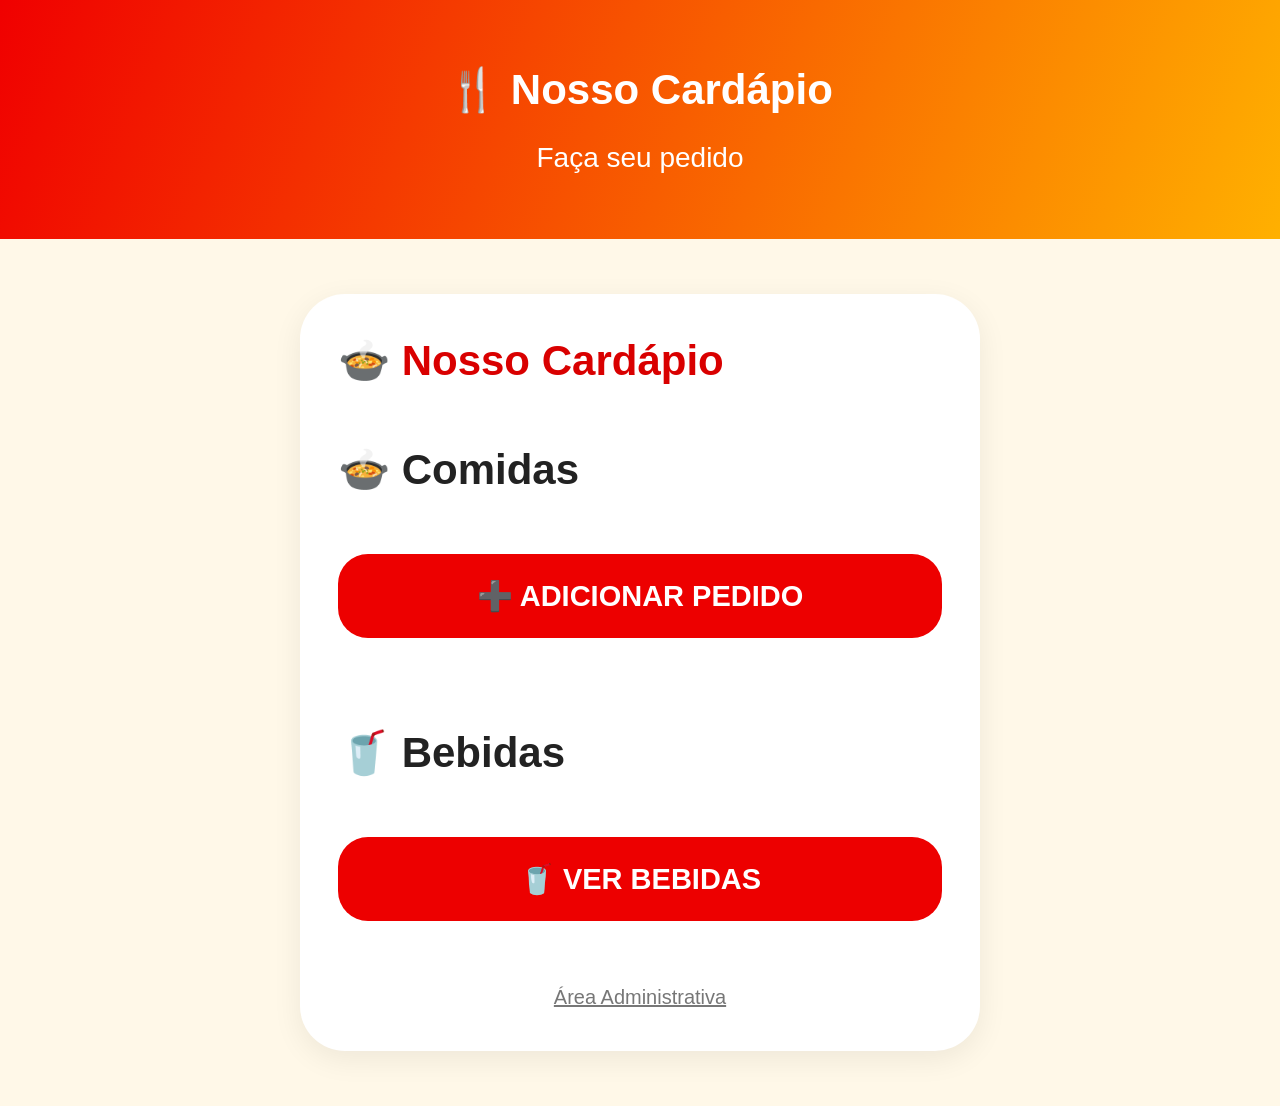
==== index.html @ ec1028f9 "Update index.html" ====
<!DOCTYPE html>
<html lang="pt-BR">
<head>
<meta charset="UTF-8">
<meta name="viewport" content="width=device-width, initial-scale=1.0">
<title>Nosso Cardápio</title>

<style>
*{
    box-sizing:border-box;
    margin:0;
    padding:0;
    font-family:Arial,sans-serif;
}

body{
    background:#fff8e8;
    color:#222;
}

header{
    background:linear-gradient(110deg,#f00000,#ffb000);
    color:white;
    text-align:center;
    padding:65px 15px 65px;
}

header h1{
    font-size:42px;
    font-weight:800;
}

header p{
    font-size:28px;
    margin-top:28px;
}

.container{
    width:92%;
    max-width:680px;
    margin:55px auto;
}

.card{
    background:white;
    border-radius:45px;
    padding:42px 38px;
    box-shadow:0 8px 30px rgba(0,0,0,.07);
}

.titulo{
    color:#d90000;
    font-size:42px;
    font-weight:800;
    margin-bottom:60px;
}

.categoria{
    font-size:42px;
    font-weight:800;
    margin:35px 0;
}

.botao{
    width:100%;
    border:0;
    border-radius:30px;
    padding:25px 15px;
    background:#ed0000;
    color:white;
    font-size:29px;
    font-weight:800;
    cursor:pointer;
    margin:25px 0 55px;
}

.botao:active{
    transform:scale(.98);
}

.botao-secundario{
    width:100%;
    border:0;
    border-radius:25px;
    padding:20px;
    background:#f1f1f1;
    color:#222;
    font-size:23px;
    font-weight:700;
    cursor:pointer;
    margin-top:15px;
}

.admin-link{
    display:block;
    text-align:center;
    color:#777;
    text-decoration:underline;
    font-size:20px;
    cursor:pointer;
    margin-top:10px;
}

.tela{
    display:none;
}

.tela.ativa{
    display:block;
}

.item{
    background:#fff;
    border:2px solid #eee;
    border-radius:22px;
    padding:20px;
    margin:15px 0;
}

.item h3{
    font-size:25px;
    margin-bottom:8px;
}

.item p{
    font-size:20px;
    color:#555;
}

.item button{
    margin-top:15px;
    width:100%;
    padding:15px;
    border:0;
    border-radius:15px;
    background:#e90000;
    color:#fff;
    font-size:19px;
    font-weight:bold;
    cursor:pointer;
}

input,select,textarea{
    width:100%;
    padding:16px;
    margin:8px 0 15px;
    border:2px solid #ddd;
    border-radius:14px;
    font-size:18px;
}

label{
    font-size:18px;
    font-weight:bold;
}

.voltar{
    background:#333;
    color:white;
    border:0;
    padding:15px 22px;
    border-radius:15px;
    font-size:18px;
    font-weight:bold;
    cursor:pointer;
    margin-bottom:20px;
}

.resumo{
    background:#fff5d6;
    border-radius:20px;
    padding:20px;
    margin:20px 0;
}

.resumo h3{
    margin-bottom:12px;
    font-size:24px;
}

.pix{
    background:#eaffea;
    border:2px solid #32a852;
    border-radius:20px;
    padding:20px;
    margin:20px 0;
}

.pix button{
    background:#32a852;
    color:#fff;
    border:0;
    padding:14px;
    border-radius:12px;
    font-size:17px;
    font-weight:bold;
    cursor:pointer;
    margin-top:10px;
}

.admin-box{
    background:#fff;
    padding:22px;
    border-radius:25px;
    margin-bottom:20px;
    box-shadow:0 4px 15px rgba(0,0,0,.06);
}

.admin-box h2{
    margin-bottom:20px;
    color:#d90000;
}

.admin-item{
    border:1px solid #ddd;
    padding:15px;
    border-radius:15px;
    margin:10px 0;
}

.admin-item button{
    padding:10px 15px;
    border:0;
    border-radius:10px;
    cursor:pointer;
    font-weight:bold;
    margin-right:5px;
}

.editar{
    background:#ffc400;
}

.excluir{
    background:#e00000;
    color:white;
}

.adicionar{
    background:#16a34a;
    color:white;
    width:100%;
    padding:15px;
    border:0;
    border-radius:12px;
    font-size:18px;
    font-weight:bold;
    cursor:pointer;
}

.whatsapp{
    background:#25d366;
    color:white;
    width:100%;
    padding:20px;
    border:0;
    border-radius:18px;
    font-size:21px;
    font-weight:bold;
    cursor:pointer;
}

.oculto{
    display:none;
}

@media(max-width:500px){
    header h1{
        font-size:38px;
    }

    header p{
        font-size:26px;
    }

    .card{
        padding:35px 30px;
    }

    .titulo{
        font-size:38px;
    }

    .categoria{
        font-size:38px;
    }

    .botao{
        font-size:25px;
    }
}
</style>
</head>

<body>

<header>
    <h1>🍴 Nosso Cardápio</h1>
    <p>Faça seu pedido</p>
</header>

<!-- ================= HOME ================= -->

<div id="home" class="tela ativa">
    <div class="container">
        <div class="card">

            <div class="titulo">🍲 Nosso Cardápio</div>

            <div class="categoria">🍲 Comidas</div>

            <button class="botao" onclick="abrirPedido()">
                ➕ ADICIONAR PEDIDO
            </button>

            <div class="categoria">🥤 Bebidas</div>

            <button class="botao" onclick="abrirPedidoBebidas()">
                🥤 VER BEBIDAS
            </button>

            <div class="admin-link" onclick="abrirAdmin()">
                Área Administrativa
            </div>

        </div>
    </div>
</div>


<!-- ================= PEDIDO ================= -->

<div id="pedido" class="tela">
    <div class="container">

        <button class="voltar" onclick="voltarHome()">
            ← Voltar
        </button>

        <div class="card">

            <h1 class="titulo">🍲 Fazer Pedido</h1>

            <div id="listaComidas"></div>

            <h2 class="categoria">🥤 Bebidas</h2>

            <div id="listaBebidas"></div>

            <div class="resumo">
                <h3>🛒 Seu pedido</h3>
                <div id="resumoPedido">
                    Nenhum item adicionado.
                </div>
                <br>
                <strong>Total: R$ <span id="total">0,00</span></strong>
            </div>

            <h2 class="categoria">👤 Seus dados</h2>

            <label>Nome</label>
            <input id="nomeCliente" type="text" placeholder="Digite seu nome">

            <label>Endereço</label>
            <textarea id="enderecoCliente" placeholder="Digite seu endereço"></textarea>

            <label>Forma de pagamento</label>

            <select id="pagamento" onchange="alterarPagamento()">
                <option value="">Selecione</option>
                <option value="Pix">Pix</option>
                <option value="Dinheiro">Dinheiro</option>
                <option value="Cartão">Cartão</option>
            </select>

            <div id="areaPix" class="pix oculto">
                <h3>💠 Pagamento via Pix</h3>

                <p>
                    Chave Pix:
                    <strong id="chavePixTexto"></strong>
                </p>

                <button onclick="copiarPix()">
                    📋 COPIAR CHAVE PIX
                </button>

                <p style="margin-top:15px;">
                    Depois de pagar, envie o comprovante pelo WhatsApp junto com o pedido.
                </p>
            </div>

            <button class="whatsapp" onclick="finalizarPedido()">
                📲 ENVIAR PEDIDO PELO WHATSAPP
            </button>

        </div>
    </div>
</div>


<!-- ================= ADMIN LOGIN ================= -->

<div id="loginAdmin" class="tela">
    <div class="container">

        <button class="voltar" onclick="voltarHome()">
            ← Voltar
        </button>

        <div class="card">

            <h1 class="titulo">🔐 Administrador</h1>

            <label>Senha</label>
            <input id="senhaAdmin" type="password" placeholder="Digite a senha">

            <button class="botao" onclick="entrarAdmin()">
                ENTRAR
            </button>

        </div>
    </div>
</div>


<!-- ================= ADMIN ================= -->

<div id="admin" class="tela">

    <div class="container">

        <button class="voltar" onclick="voltarHome()">
            ← Sair
        </button>

        <div class="card">

            <h1 class="titulo">⚙️ Área Administrativa</h1>

            <!-- COMIDAS -->

            <div class="admin-box">

                <h2>🍲 Comidas / Quentinhas</h2>

                <div id="adminComidas"></div>

                <button class="adicionar" onclick="novaComida()">
                    ➕ ADICIONAR COMIDA
                </button>

            </div>

            <!-- BEBIDAS -->

            <div class="admin-box">

                <h2>🥤 Bebidas</h2>

                <div id="adminBebidas"></div>

                <button class="adicionar" onclick="novaBebida()">
                    ➕ ADICIONAR BEBIDA
                </button>

            </div>

            <!-- CONFIGURAÇÕES -->

            <div class="admin-box">

                <h2>💠 Configurações</h2>

                <label>Chave Pix</label>

                <input
                    id="configPix"
                    type="text"
                    placeholder="Digite sua chave Pix"
                >

                <label>WhatsApp da loja</label>

                <input
                    id="configWhats"
                    type="text"
                    placeholder="Ex: 5521974967664"
                >

                <button class="adicionar" onclick="salvarConfiguracoes()">
                    💾 SALVAR CONFIGURAÇÕES
                </button>

            </div>

        </div>
    </div>
</div>


<script>

/* =====================================================
   DADOS
===================================================== */

const dadosPadrao = {

    comidas:[
        {
            id:1,
            nome:"Quentinha Grande",
            preco:21
        },
        {
            id:2,
            nome:"Quentinha Pequena",
            preco:18
        }
    ],

    bebidas:[
        {
            id:101,
            nome:"Coca Cola 2LT",
            preco:15
        },
        {
            id:102,
            nome:"Fanta Laranja 2LT",
            preco:12
        },
        {
            id:103,
            nome:"Tobi 2LT",
            preco:7
        },
        {
            id:104,
            nome:"Coca Cola Lata",
            preco:6
        },
        {
            id:105,
            nome:"Guaraná Antarctica Lata",
            preco:6
        },
        {
            id:106,
            nome:"Fanta Laranja Lata",
            preco:6
        },
        {
            id:107,
            nome:"Coca Cola 600 ML",
            preco:8
        },
        {
            id:108,
            nome:"Ativ Plus Uva",
            preco:0
        }
    ],

    pix:"",
    whatsapp:"5521974967664"
};


let dados = JSON.parse(
    localStorage.getItem("cardapioDados")
) || dadosPadrao;


let carrinho = [];


/* =====================================================
   SALVAR
===================================================== */

function salvarDados(){

    localStorage.setItem(
        "cardapioDados",
        JSON.stringify(dados)
    );

}


/* =====================================================
   TELAS
===================================================== */

function mostrarTela(id){

    document.querySelectorAll(".tela").forEach(function(tela){

        tela.classList.remove("ativa");

    });

    document.getElementById(id).classList.add("ativa");

    window.scrollTo(0,0);
}


function voltarHome(){

    mostrarTela("home");

}


/* =====================================================
   PEDIDO
===================================================== */

function abrirPedido(){

    carrinho=[];

    mostrarTela("pedido");

    carregarPedido();

}


function abrirPedidoBebidas(){

    carrinho=[];

    mostrarTela("pedido");

    carregarPedido();

}


function carregarPedido(){

    let comidas =
        document.getElementById("listaComidas");

    let bebidas =
        document.getElementById("listaBebidas");


    comidas.innerHTML="";

    bebidas.innerHTML="";


    dados.comidas.forEach(function(item){

        comidas.innerHTML += `

        <div class="item">

            <h3>${item.nome}</h3>

            <p>
                R$ ${Number(item.preco)
                    .toFixed(2)
                    .replace(".",",")}
            </p>

            <button onclick="adicionarItem('comida',${item.id})">
                ➕ ADICIONAR
            </button>

        </div>

        `;

    });


    dados.bebidas.forEach(function(item){

        bebidas.innerHTML += `

        <div class="item">

            <h3>${item.nome}</h3>

            <p>
                ${
                    Number(item.preco)>0
                    ? "R$ "+Number(item.preco)
                        .toFixed(2)
                        .replace(".",",")
                    : "Preço não cadastrado"
                }
            </p>

            <button onclick="adicionarItem('bebida',${item.id})">
                ➕ ADICIONAR
            </button>

        </div>

        `;

    });


    atualizarCarrinho();

}


/* =====================================================
   CARRINHO
===================================================== */

function adicionarItem(tipo,id){

    let lista =
        tipo==="comida"
        ? dados.comidas
        : dados.bebidas;


    let item =
        lista.find(function(x){
            return x.id===id;
        });


    if(!item) return;


    let existente =
        carrinho.find(function(x){
            return x.id===id && x.tipo===tipo;
        });


    if(existente){

        existente.quantidade++;

    }else{

        carrinho.push({

            tipo:tipo,
            id:id,
            nome:item.nome,
            preco:Number(item.preco),
            quantidade:1

        });

    }


    atualizarCarrinho();

}


function removerItem(index){

    carrinho.splice(index,1);

    atualizarCarrinho();

}


function atualizarCarrinho(){

    let resumo =
        document.getElementById("resumoPedido");

    let total=0;


    if(carrinho.length===0){

        resumo.innerHTML="Nenhum item adicionado.";

        document.getElementById("total").innerText="0,00";

        return;

    }


    let html="";


    carrinho.forEach(function(item,index){

        let subtotal =
            item.preco * item.quantidade;

        total += subtotal;


        html += `

        <div style="
            margin-bottom:12px;
            padding-bottom:12px;
            border-bottom:1px solid #ddd;
        ">

            <strong>
                ${item.quantidade}x ${item.nome}
            </strong>

            <br>

            R$ ${subtotal.toFixed(2).replace(".",",")}

            <br>

            <button
                onclick="removerItem(${index})"
                style="
                    margin-top:7px;
                    padding:6px 10px;
                    border:0;
                    border-radius:8px;
                    background:#ddd;
                    cursor:pointer;
                "
            >
                Remover
            </button>

        </div>

        `;

    });


    resumo.innerHTML=html;


    document.getElementById("total")
        .innerText=
        total.toFixed(2).replace(".",",");

}


/* =====================================================
   PAGAMENTO
===================================================== */

function alterarPagamento(){

    let pagamento =
        document.getElementById("pagamento").value;

    let areaPix =
        document.getElementById("areaPix");


    if(pagamento==="Pix"){

        areaPix.classList.remove("oculto");

        document.getElementById("chavePixTexto")
            .innerText =
            dados.pix || "Chave Pix não cadastrada";

    }else{

        areaPix.classList.add("oculto");

    }

}


function copiarPix(){

    if(!dados.pix){

        alert("A chave Pix ainda não foi cadastrada.");

        return;

    }


    navigator.clipboard.writeText(dados.pix)
        .then(function(){

            alert("Chave Pix copiada!");

        })
        .catch(function(){

            alert("Chave Pix: "+dados.pix);

        });

}


/* =====================================================
   WHATSAPP
===================================================== */

function finalizarPedido(){

    if(carrinho.length===0){

        alert("Adicione pelo menos um item ao pedido.");

        return;

    }


    let nome =
        document.getElementById("nomeCliente")
            .value.trim();


    let endereco =
        document.getElementById("enderecoCliente")
            .value.trim();


    let pagamento =
        document.getElementById("pagamento")
            .value;


    if(!nome){

        alert("Digite seu nome.");

        return;

    }


    if(!endereco){

        alert("Digite seu endereço.");

        return;

    }


    if(!pagamento){

        alert("Escolha a forma de pagamento.");

        return;

    }


    let total=0;

    let mensagem =
        "🍲 *NOVO PEDIDO*%0A%0A";


    mensagem +=
        "👤 *Nome:* "+
        encodeURIComponent(nome)+
        "%0A";


    mensagem +=
        "📍 *Endereço:* "+
        encodeURIComponent(endereco)+
        "%0A";


    mensagem +=
        "💳 *Pagamento:* "+
        encodeURIComponent(pagamento)+
        "%0A%0A";


    mensagem +=
        "🛒 *Itens:*%0A";


    carrinho.forEach(function(item){

        let subtotal =
            item.preco * item.quantidade;

        total += subtotal;


        mensagem +=
            encodeURIComponent(
                item.quantidade+
                "x "+
                item.nome+
                " - R$ "+
                subtotal.toFixed(2)
            )+
            "%0A";

    });


    mensagem += "%0A";


    mensagem +=
        "💰 *TOTAL: R$ "+
        encodeURIComponent(
            total.toFixed(2)
        )+
        "*%0A";


    if(pagamento==="Pix"){

        mensagem +=
            "%0A📎 Enviarei o comprovante do Pix por aqui.";

    }


    let numero =
        String(dados.whatsapp)
            .replace(/\D/g,"");


    if(!numero){

        alert("Configure o WhatsApp no painel administrativo.");

        return;

    }


    let url =
        "https://wa.me/"+
        numero+
        "?text="+
        mensagem;


    window.location.href=url;

}


/* =====================================================
   ADMIN
===================================================== */

function abrirAdmin(){

    mostrarTela("loginAdmin");

    document.getElementById("senhaAdmin").value="";

}


function entrarAdmin(){

    let senha =
        document.getElementById("senhaAdmin").value;


    if(senha==="1234"){

        mostrarTela("admin");

        carregarAdmin();

    }else{

        alert("Senha incorreta.");

    }

}


/* =====================================================
   ADMIN - CARREGAR
===================================================== */

function carregarAdmin(){

    let comidas =
        document.getElementById("adminComidas");

    let bebidas =
        document.getElementById("adminBebidas");


    comidas.innerHTML="";

    bebidas.innerHTML="";


    dados.comidas.forEach(function(item){

        comidas.innerHTML += `

        <div class="admin-item">

            <strong>${item.nome}</strong>

            <br>

            R$ ${Number(item.preco)
                .toFixed(2)
                .replace(".",",")}

            <br><br>

            <button
                class="editar"
                onclick="editarComida(${item.id})"
            >
                ✏️ EDITAR
            </button>

            <button
                class="excluir"
                onclick="excluirComida(${item.id})"
            >
                🗑️ EXCLUIR
            </button>

        </div>

        `;

    });


    dados.bebidas.forEach(function(item){

        bebidas.innerHTML += `

        <div class="admin-item">

            <strong>${item.nome}</strong>

            <br>

            R$ ${Number(item.preco)
                .toFixed(2)
                .replace(".",",")}

            <br><br>

            <button
                class="editar"
                onclick="editarBebida(${item.id})"
            >
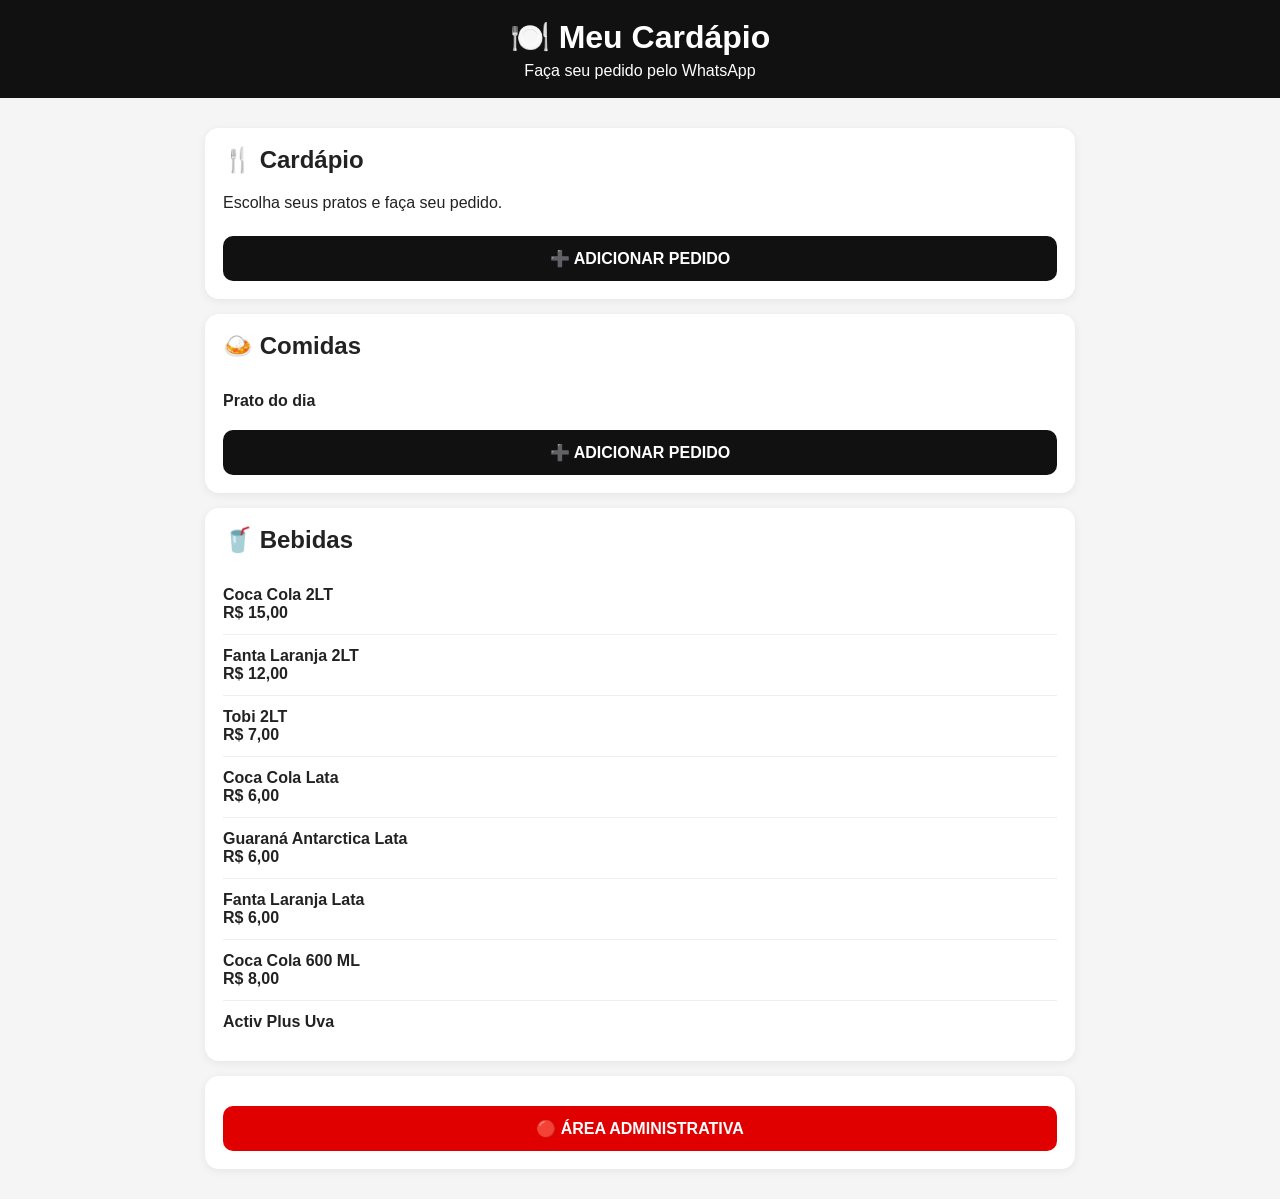
==== commit 11f8eda9: "Update index.html" ====
--- a/index.html
+++ b/index.html
@@ -2,1171 +2,912 @@
 <html lang="pt-BR">
 <head>
 <meta charset="UTF-8">
-<meta name="viewport" content="width=device-width, initial-scale=1.0">
-<title>Nosso Cardápio</title>
+<meta name="viewport" content="width=device-width,initial-scale=1.0">
+<title>Cardápio - Pedidos</title>
 
 <style>
-*{
-    box-sizing:border-box;
-    margin:0;
-    padding:0;
-    font-family:Arial,sans-serif;
-}
-
+*{box-sizing:border-box}
 body{
-    background:#fff8e8;
-    color:#222;
-}
-
+  margin:0;
+  font-family:Arial,sans-serif;
+  background:#f5f5f5;
+  color:#222;
+}
 header{
-    background:linear-gradient(110deg,#f00000,#ffb000);
-    color:white;
-    text-align:center;
-    padding:65px 15px 65px;
-}
-
-header h1{
-    font-size:42px;
-    font-weight:800;
-}
-
-header p{
-    font-size:28px;
-    margin-top:28px;
-}
-
+  background:#111;
+  color:white;
+  padding:18px;
+  text-align:center;
+}
+header h1{margin:0 0 6px}
 .container{
-    width:92%;
-    max-width:680px;
-    margin:55px auto;
-}
-
+  max-width:900px;
+  margin:auto;
+  padding:15px;
+}
 .card{
-    background:white;
-    border-radius:45px;
-    padding:42px 38px;
-    box-shadow:0 8px 30px rgba(0,0,0,.07);
-}
-
-.titulo{
-    color:#d90000;
-    font-size:42px;
-    font-weight:800;
-    margin-bottom:60px;
-}
-
-.categoria{
-    font-size:42px;
-    font-weight:800;
-    margin:35px 0;
-}
-
-.botao{
-    width:100%;
-    border:0;
-    border-radius:30px;
-    padding:25px 15px;
-    background:#ed0000;
-    color:white;
-    font-size:29px;
-    font-weight:800;
-    cursor:pointer;
-    margin:25px 0 55px;
-}
-
-.botao:active{
-    transform:scale(.98);
-}
-
-.botao-secundario{
-    width:100%;
-    border:0;
-    border-radius:25px;
-    padding:20px;
-    background:#f1f1f1;
-    color:#222;
-    font-size:23px;
-    font-weight:700;
-    cursor:pointer;
-    margin-top:15px;
-}
-
-.admin-link{
-    display:block;
-    text-align:center;
-    color:#777;
-    text-decoration:underline;
-    font-size:20px;
-    cursor:pointer;
-    margin-top:10px;
-}
-
-.tela{
-    display:none;
-}
-
-.tela.ativa{
-    display:block;
-}
-
+  background:white;
+  border-radius:14px;
+  padding:18px;
+  margin:15px 0;
+  box-shadow:0 2px 10px #0001;
+}
+button{
+  border:0;
+  border-radius:10px;
+  padding:13px 16px;
+  font-size:16px;
+  font-weight:bold;
+  cursor:pointer;
+}
+.btn{
+  background:#111;
+  color:white;
+  width:100%;
+  margin-top:8px;
+}
+.btn-red{
+  background:#e00000;
+  color:white;
+  width:100%;
+  margin-top:12px;
+}
+.btn-green{
+  background:#16a34a;
+  color:white;
+  width:100%;
+  margin-top:8px;
+}
+.btn-blue{
+  background:#2563eb;
+  color:white;
+  width:100%;
+  margin-top:8px;
+}
+input,select,textarea{
+  width:100%;
+  padding:13px;
+  margin:7px 0 12px;
+  border:1px solid #ccc;
+  border-radius:9px;
+  font-size:16px;
+}
+.food{
+  display:flex;
+  justify-content:space-between;
+  align-items:center;
+  gap:10px;
+  padding:12px 0;
+  border-bottom:1px solid #eee;
+}
+.food:last-child{border-bottom:0}
+.food button{
+  width:auto;
+  padding:9px 13px;
+}
+.price{font-weight:bold}
+.hidden{display:none!important}
+.badge{
+  background:#eee;
+  padding:4px 8px;
+  border-radius:20px;
+  font-size:13px;
+}
 .item{
-    background:#fff;
-    border:2px solid #eee;
-    border-radius:22px;
-    padding:20px;
-    margin:15px 0;
-}
-
-.item h3{
-    font-size:25px;
-    margin-bottom:8px;
-}
-
-.item p{
-    font-size:20px;
-    color:#555;
-}
-
-.item button{
-    margin-top:15px;
-    width:100%;
-    padding:15px;
-    border:0;
-    border-radius:15px;
-    background:#e90000;
-    color:#fff;
-    font-size:19px;
-    font-weight:bold;
-    cursor:pointer;
-}
-
-input,select,textarea{
-    width:100%;
-    padding:16px;
-    margin:8px 0 15px;
-    border:2px solid #ddd;
-    border-radius:14px;
-    font-size:18px;
-}
-
-label{
-    font-size:18px;
-    font-weight:bold;
-}
-
-.voltar{
-    background:#333;
-    color:white;
-    border:0;
-    padding:15px 22px;
-    border-radius:15px;
-    font-size:18px;
-    font-weight:bold;
-    cursor:pointer;
-    margin-bottom:20px;
-}
-
-.resumo{
-    background:#fff5d6;
-    border-radius:20px;
-    padding:20px;
-    margin:20px 0;
-}
-
-.resumo h3{
-    margin-bottom:12px;
-    font-size:24px;
-}
-
-.pix{
-    background:#eaffea;
-    border:2px solid #32a852;
-    border-radius:20px;
-    padding:20px;
-    margin:20px 0;
-}
-
-.pix button{
-    background:#32a852;
-    color:#fff;
-    border:0;
-    padding:14px;
-    border-radius:12px;
-    font-size:17px;
-    font-weight:bold;
-    cursor:pointer;
-    margin-top:10px;
-}
-
-.admin-box{
-    background:#fff;
-    padding:22px;
-    border-radius:25px;
-    margin-bottom:20px;
-    box-shadow:0 4px 15px rgba(0,0,0,.06);
-}
-
-.admin-box h2{
-    margin-bottom:20px;
-    color:#d90000;
-}
-
-.admin-item{
-    border:1px solid #ddd;
-    padding:15px;
-    border-radius:15px;
-    margin:10px 0;
-}
-
-.admin-item button{
-    padding:10px 15px;
-    border:0;
-    border-radius:10px;
-    cursor:pointer;
-    font-weight:bold;
-    margin-right:5px;
-}
-
-.editar{
-    background:#ffc400;
-}
-
-.excluir{
-    background:#e00000;
-    color:white;
-}
-
-.adicionar{
-    background:#16a34a;
-    color:white;
-    width:100%;
-    padding:15px;
-    border:0;
-    border-radius:12px;
-    font-size:18px;
-    font-weight:bold;
-    cursor:pointer;
-}
-
-.whatsapp{
-    background:#25d366;
-    color:white;
-    width:100%;
-    padding:20px;
-    border:0;
-    border-radius:18px;
-    font-size:21px;
-    font-weight:bold;
-    cursor:pointer;
-}
-
-.oculto{
-    display:none;
-}
-
-@media(max-width:500px){
-    header h1{
-        font-size:38px;
-    }
-
-    header p{
-        font-size:26px;
-    }
-
-    .card{
-        padding:35px 30px;
-    }
-
-    .titulo{
-        font-size:38px;
-    }
-
-    .categoria{
-        font-size:38px;
-    }
-
-    .botao{
-        font-size:25px;
-    }
-}
+  background:#f8f8f8;
+  padding:12px;
+  border-radius:9px;
+  margin:7px 0;
+}
+.total{
+  font-size:22px;
+  font-weight:bold;
+  text-align:right;
+  margin-top:15px;
+}
+.small{
+  font-size:13px;
+  color:#666;
+}
+h2{margin-top:0}
+.admin-title{color:#d00}
 </style>
 </head>
 
 <body>
 
 <header>
-    <h1>🍴 Nosso Cardápio</h1>
-    <p>Faça seu pedido</p>
+  <h1>🍽️ Meu Cardápio</h1>
+  <div>Faça seu pedido pelo WhatsApp</div>
 </header>
 
-<!-- ================= HOME ================= -->
-
-<div id="home" class="tela ativa">
-    <div class="container">
-        <div class="card">
-
-            <div class="titulo">🍲 Nosso Cardápio</div>
-
-            <div class="categoria">🍲 Comidas</div>
-
-            <button class="botao" onclick="abrirPedido()">
-                ➕ ADICIONAR PEDIDO
-            </button>
-
-            <div class="categoria">🥤 Bebidas</div>
-
-            <button class="botao" onclick="abrirPedidoBebidas()">
-                🥤 VER BEBIDAS
-            </button>
-
-            <div class="admin-link" onclick="abrirAdmin()">
-                Área Administrativa
-            </div>
-
-        </div>
+<div class="container">
+
+<!-- TELA INICIAL -->
+<section id="home">
+
+  <div class="card">
+    <h2>🍴 Cardápio</h2>
+    <p>Escolha seus pratos e faça seu pedido.</p>
+    <button class="btn" onclick="abrirPedido()">
+      ➕ ADICIONAR PEDIDO
+    </button>
+  </div>
+
+  <div class="card">
+    <h2>🍛 Comidas</h2>
+    <div id="comidasHome"></div>
+    <button class="btn" onclick="abrirPedido()">
+      ➕ ADICIONAR PEDIDO
+    </button>
+  </div>
+
+  <div class="card">
+    <h2>🥤 Bebidas</h2>
+    <div id="bebidasHome"></div>
+  </div>
+
+  <!-- BOTÃO ADMINISTRATIVO -->
+  <div class="card">
+    <button class="btn-red" onclick="abrirAdmin()">
+      🔴 ÁREA ADMINISTRATIVA
+    </button>
+  </div>
+
+</section>
+
+
+<!-- PEDIDO -->
+<section id="pedido" class="hidden">
+
+  <div class="card">
+    <h2>🛒 Seu Pedido</h2>
+
+    <h3>🍛 Escolha a quentinha</h3>
+
+    <div class="food">
+      <div>
+        <b>Quentinha Grande</b><br>
+        <span class="price">R$ 21,00</span>
+      </div>
+      <button class="btn-green" onclick="adicionarQuentinha('Quentinha Grande',21)">
+        ADICIONAR
+      </button>
     </div>
+
+    <div class="food">
+      <div>
+        <b>Quentinha Pequena</b><br>
+        <span class="price">R$ 18,00</span>
+      </div>
+      <button class="btn-green" onclick="adicionarQuentinha('Quentinha Pequena',18)">
+        ADICIONAR
+      </button>
+    </div>
+
+    <h3>🍽️ Comidas</h3>
+    <div id="comidasPedido"></div>
+
+    <h3>🥤 Bebidas</h3>
+    <div id="bebidasPedido"></div>
+
+    <div id="listaPedido"></div>
+
+    <div class="total">
+      Total: R$ <span id="total">0,00</span>
+    </div>
+
+    <hr>
+
+    <h3>👤 Seus dados</h3>
+
+    <input id="nome" placeholder="Seu nome">
+    <input id="endereco" placeholder="Endereço">
+    <input id="telefone" placeholder="Telefone">
+
+    <h3>💳 Forma de pagamento</h3>
+
+    <select id="pagamento" onchange="mostrarPix()">
+      <option value="">Selecione</option>
+      <option value="Pix">Pix</option>
+      <option value="Dinheiro">Dinheiro</option>
+      <option value="Cartão">Cartão</option>
+    </select>
+
+    <div id="pixBox" class="hidden card">
+      <b>🔑 Chave Pix:</b>
+      <p id="chavePix"></p>
+      <p class="small">
+        Após pagar, envie o comprovante pelo WhatsApp junto com o pedido.
+      </p>
+    </div>
+
+    <button class="btn-green" onclick="finalizarPedido()">
+      ✅ FINALIZAR PEDIDO
+    </button>
+
+    <button class="btn" onclick="voltarInicio()">
+      ⬅️ VOLTAR
+    </button>
+  </div>
+
+</section>
+
+
+<!-- LOGIN ADMIN -->
+<section id="loginAdmin" class="hidden">
+
+  <div class="card">
+    <h2 class="admin-title">🔴 Área Administrativa</h2>
+
+    <input
+      type="password"
+      id="senhaAdmin"
+      placeholder="Digite a senha"
+    >
+
+    <button class="btn-red" onclick="entrarAdmin()">
+      🔐 ENTRAR
+    </button>
+
+    <button class="btn" onclick="voltarInicio()">
+      ⬅️ VOLTAR
+    </button>
+  </div>
+
+</section>
+
+
+<!-- ADMIN -->
+<section id="admin" class="hidden">
+
+  <div class="card">
+    <h2 class="admin-title">🔴 PAINEL ADMINISTRATIVO</h2>
+
+    <h3>💳 Configuração do Pix</h3>
+
+    <input id="pixAdmin" placeholder="Digite sua chave Pix">
+
+    <button class="btn-green" onclick="salvarPix()">
+      💾 SALVAR PIX
+    </button>
+  </div>
+
+
+  <div class="card">
+    <h2>🍛 Adicionar comida</h2>
+
+    <input id="novaComidaNome" placeholder="Nome da comida">
+    <input
+      id="novaComidaPreco"
+      type="number"
+      step="0.01"
+      placeholder="Preço"
+    >
+
+    <button class="btn-green" onclick="adicionarComidaAdmin()">
+      ➕ ADICIONAR COMIDA
+    </button>
+
+    <div id="adminComidas"></div>
+  </div>
+
+
+  <div class="card">
+    <h2>🥤 Adicionar bebida</h2>
+
+    <input id="novaBebidaNome" placeholder="Nome da bebida">
+    <input
+      id="novaBebidaPreco"
+      type="number"
+      step="0.01"
+      placeholder="Preço"
+    >
+
+    <button class="btn-green" onclick="adicionarBebidaAdmin()">
+      ➕ ADICIONAR BEBIDA
+    </button>
+
+    <div id="adminBebidas"></div>
+  </div>
+
+
+  <div class="card">
+    <button class="btn" onclick="voltarInicio()">
+      🏠 VOLTAR PARA O INÍCIO
+    </button>
+  </div>
+
+</section>
+
 </div>
 
 
-<!-- ================= PEDIDO ================= -->
-
-<div id="pedido" class="tela">
-    <div class="container">
-
-        <button class="voltar" onclick="voltarHome()">
-            ← Voltar
-        </button>
-
-        <div class="card">
-
-            <h1 class="titulo">🍲 Fazer Pedido</h1>
-
-            <div id="listaComidas"></div>
-
-            <h2 class="categoria">🥤 Bebidas</h2>
-
-            <div id="listaBebidas"></div>
-
-            <div class="resumo">
-                <h3>🛒 Seu pedido</h3>
-                <div id="resumoPedido">
-                    Nenhum item adicionado.
-                </div>
-                <br>
-                <strong>Total: R$ <span id="total">0,00</span></strong>
-            </div>
-
-            <h2 class="categoria">👤 Seus dados</h2>
-
-            <label>Nome</label>
-            <input id="nomeCliente" type="text" placeholder="Digite seu nome">
-
-            <label>Endereço</label>
-            <textarea id="enderecoCliente" placeholder="Digite seu endereço"></textarea>
-
-            <label>Forma de pagamento</label>
-
-            <select id="pagamento" onchange="alterarPagamento()">
-                <option value="">Selecione</option>
-                <option value="Pix">Pix</option>
-                <option value="Dinheiro">Dinheiro</option>
-                <option value="Cartão">Cartão</option>
-            </select>
-
-            <div id="areaPix" class="pix oculto">
-                <h3>💠 Pagamento via Pix</h3>
-
-                <p>
-                    Chave Pix:
-                    <strong id="chavePixTexto"></strong>
-                </p>
-
-                <button onclick="copiarPix()">
-                    📋 COPIAR CHAVE PIX
-                </button>
-
-                <p style="margin-top:15px;">
-                    Depois de pagar, envie o comprovante pelo WhatsApp junto com o pedido.
-                </p>
-            </div>
-
-            <button class="whatsapp" onclick="finalizarPedido()">
-                📲 ENVIAR PEDIDO PELO WHATSAPP
-            </button>
-
-        </div>
-    </div>
-</div>
-
-
-<!-- ================= ADMIN LOGIN ================= -->
-
-<div id="loginAdmin" class="tela">
-    <div class="container">
-
-        <button class="voltar" onclick="voltarHome()">
-            ← Voltar
-        </button>
-
-        <div class="card">
-
-            <h1 class="titulo">🔐 Administrador</h1>
-
-            <label>Senha</label>
-            <input id="senhaAdmin" type="password" placeholder="Digite a senha">
-
-            <button class="botao" onclick="entrarAdmin()">
-                ENTRAR
-            </button>
-
-        </div>
-    </div>
-</div>
-
-
-<!-- ================= ADMIN ================= -->
-
-<div id="admin" class="tela">
-
-    <div class="container">
-
-        <button class="voltar" onclick="voltarHome()">
-            ← Sair
-        </button>
-
-        <div class="card">
-
-            <h1 class="titulo">⚙️ Área Administrativa</h1>
-
-            <!-- COMIDAS -->
-
-            <div class="admin-box">
-
-                <h2>🍲 Comidas / Quentinhas</h2>
-
-                <div id="adminComidas"></div>
-
-                <button class="adicionar" onclick="novaComida()">
-                    ➕ ADICIONAR COMIDA
-                </button>
-
-            </div>
-
-            <!-- BEBIDAS -->
-
-            <div class="admin-box">
-
-                <h2>🥤 Bebidas</h2>
-
-                <div id="adminBebidas"></div>
-
-                <button class="adicionar" onclick="novaBebida()">
-                    ➕ ADICIONAR BEBIDA
-                </button>
-
-            </div>
-
-            <!-- CONFIGURAÇÕES -->
-
-            <div class="admin-box">
-
-                <h2>💠 Configurações</h2>
-
-                <label>Chave Pix</label>
-
-                <input
-                    id="configPix"
-                    type="text"
-                    placeholder="Digite sua chave Pix"
-                >
-
-                <label>WhatsApp da loja</label>
-
-                <input
-                    id="configWhats"
-                    type="text"
-                    placeholder="Ex: 5521974967664"
-                >
-
-                <button class="adicionar" onclick="salvarConfiguracoes()">
-                    💾 SALVAR CONFIGURAÇÕES
-                </button>
-
-            </div>
-
-        </div>
-    </div>
-</div>
-
-
 <script>
 
-/* =====================================================
-   DADOS
-===================================================== */
-
-const dadosPadrao = {
-
-    comidas:[
-        {
-            id:1,
-            nome:"Quentinha Grande",
-            preco:21
-        },
-        {
-            id:2,
-            nome:"Quentinha Pequena",
-            preco:18
+/* =========================
+   CONFIGURAÇÕES
+========================= */
+
+const WHATSAPP = "5521974967664";
+
+let comidas = JSON.parse(localStorage.getItem("comidas")) || [
+  {nome:"Prato do dia",preco:0}
+];
+
+let bebidas = JSON.parse(localStorage.getItem("bebidas")) || [
+  {nome:"Coca Cola 2LT",preco:15},
+  {nome:"Fanta Laranja 2LT",preco:12},
+  {nome:"Tobi 2LT",preco:7},
+  {nome:"Coca Cola Lata",preco:6},
+  {nome:"Guaraná Antarctica Lata",preco:6},
+  {nome:"Fanta Laranja Lata",preco:6},
+  {nome:"Coca Cola 600 ML",preco:8},
+  {nome:"Activ Plus Uva",preco:0}
+];
+
+let pix = localStorage.getItem("pix") || "";
+
+let pedidoAtual = [];
+
+
+/* =========================
+   UTILITÁRIOS
+========================= */
+
+function dinheiro(valor){
+  return Number(valor).toFixed(2).replace(".",",");
+}
+
+function esconderTudo(){
+  document.getElementById("home").classList.add("hidden");
+  document.getElementById("pedido").classList.add("hidden");
+  document.getElementById("loginAdmin").classList.add("hidden");
+  document.getElementById("admin").classList.add("hidden");
+}
+
+
+/* =========================
+   NAVEGAÇÃO
+========================= */
+
+function voltarInicio(){
+  esconderTudo();
+  document.getElementById("home").classList.remove("hidden");
+  renderHome();
+}
+
+function abrirPedido(){
+  esconderTudo();
+  document.getElementById("pedido").classList.remove("hidden");
+  renderPedidoProdutos();
+  renderPedido();
+}
+
+function abrirAdmin(){
+  esconderTudo();
+  document.getElementById("loginAdmin").classList.remove("hidden");
+  document.getElementById("senhaAdmin").value="";
+}
+
+function entrarAdmin(){
+
+  const senha = document.getElementById("senhaAdmin").value;
+
+  if(senha !== "1234"){
+    alert("Senha incorreta!");
+    return;
+  }
+
+  esconderTudo();
+  document.getElementById("admin").classList.remove("hidden");
+
+  document.getElementById("pixAdmin").value = pix;
+
+  renderAdmin();
+}
+
+
+/* =========================
+   HOME
+========================= */
+
+function renderHome(){
+
+  const comidasHome = document.getElementById("comidasHome");
+  const bebidasHome = document.getElementById("bebidasHome");
+
+  comidasHome.innerHTML="";
+  bebidasHome.innerHTML="";
+
+  comidas.forEach((item)=>{
+    const div=document.createElement("div");
+    div.className="food";
+
+    div.innerHTML=`
+      <div>
+        <b>${escapeHTML(item.nome)}</b>
+        ${item.preco > 0
+          ? `<br><span class="price">R$ ${dinheiro(item.preco)}</span>`
+          : ""}
+      </div>
+    `;
+
+    comidasHome.appendChild(div);
+  });
+
+  bebidas.forEach((item)=>{
+    const div=document.createElement("div");
+    div.className="food";
+
+    div.innerHTML=`
+      <div>
+        <b>${escapeHTML(item.nome)}</b>
+        ${item.preco > 0
+          ? `<br><span class="price">R$ ${dinheiro(item.preco)}</span>`
+          : ""}
+      </div>
+    `;
+
+    bebidasHome.appendChild(div);
+  });
+}
+
+
+/* =========================
+   PRODUTOS DO PEDIDO
+========================= */
+
+function renderPedidoProdutos(){
+
+  const comidasPedido=document.getElementById("comidasPedido");
+  const bebidasPedido=document.getElementById("bebidasPedido");
+
+  comidasPedido.innerHTML="";
+  bebidasPedido.innerHTML="";
+
+  comidas.forEach((item,index)=>{
+
+    const div=document.createElement("div");
+    div.className="food";
+
+    div.innerHTML=`
+      <div>
+        <b>${escapeHTML(item.nome)}</b>
+        ${
+          item.preco > 0
+          ? `<br><span class="price">R$ ${dinheiro(item.preco)}</span>`
+          : `<br><span class="small">Preço informado no cadastro</span>`
         }
-    ],
-
-    bebidas:[
-        {
-            id:101,
-            nome:"Coca Cola 2LT",
-            preco:15
-        },
-        {
-            id:102,
-            nome:"Fanta Laranja 2LT",
-            preco:12
-        },
-        {
-            id:103,
-            nome:"Tobi 2LT",
-            preco:7
-        },
-        {
-            id:104,
-            nome:"Coca Cola Lata",
-            preco:6
-        },
-        {
-            id:105,
-            nome:"Guaraná Antarctica Lata",
-            preco:6
-        },
-        {
-            id:106,
-            nome:"Fanta Laranja Lata",
-            preco:6
-        },
-        {
-            id:107,
-            nome:"Coca Cola 600 ML",
-            preco:8
-        },
-        {
-            id:108,
-            nome:"Ativ Plus Uva",
-            preco:0
+      </div>
+
+      <button class="btn-green"
+        onclick="adicionarProduto('comida',${index})">
+        +
+      </button>
+    `;
+
+    comidasPedido.appendChild(div);
+  });
+
+
+  bebidas.forEach((item,index)=>{
+
+    const div=document.createElement("div");
+    div.className="food";
+
+    div.innerHTML=`
+      <div>
+        <b>${escapeHTML(item.nome)}</b>
+        ${
+          item.preco > 0
+          ? `<br><span class="price">R$ ${dinheiro(item.preco)}</span>`
+          : `<br><span class="small">Preço não cadastrado</span>`
         }
-    ],
-
-    pix:"",
-    whatsapp:"5521974967664"
-};
-
-
-let dados = JSON.parse(
-    localStorage.getItem("cardapioDados")
-) || dadosPadrao;
-
-
-let carrinho = [];
-
-
-/* =====================================================
-   SALVAR
-===================================================== */
-
-function salvarDados(){
-
-    localStorage.setItem(
-        "cardapioDados",
-        JSON.stringify(dados)
-    );
-
-}
-
-
-/* =====================================================
-   TELAS
-===================================================== */
-
-function mostrarTela(id){
-
-    document.querySelectorAll(".tela").forEach(function(tela){
-
-        tela.classList.remove("ativa");
-
-    });
-
-    document.getElementById(id).classList.add("ativa");
-
-    window.scrollTo(0,0);
-}
-
-
-function voltarHome(){
-
-    mostrarTela("home");
-
-}
-
-
-/* =====================================================
+      </div>
+
+      <button class="btn-green"
+        onclick="adicionarProduto('bebida',${index})">
+        +
+      </button>
+    `;
+
+    bebidasPedido.appendChild(div);
+  });
+}
+
+
+/* =========================
    PEDIDO
-===================================================== */
-
-function abrirPedido(){
-
-    carrinho=[];
-
-    mostrarTela("pedido");
-
-    carregarPedido();
-
-}
-
-
-function abrirPedidoBebidas(){
-
-    carrinho=[];
-
-    mostrarTela("pedido");
-
-    carregarPedido();
-
-}
-
-
-function carregarPedido(){
-
-    let comidas =
-        document.getElementById("listaComidas");
-
-    let bebidas =
-        document.getElementById("listaBebidas");
-
-
-    comidas.innerHTML="";
-
-    bebidas.innerHTML="";
-
-
-    dados.comidas.forEach(function(item){
-
-        comidas.innerHTML += `
-
-        <div class="item">
-
-            <h3>${item.nome}</h3>
-
-            <p>
-                R$ ${Number(item.preco)
-                    .toFixed(2)
-                    .replace(".",",")}
-            </p>
-
-            <button onclick="adicionarItem('comida',${item.id})">
-                ➕ ADICIONAR
-            </button>
-
-        </div>
-
-        `;
-
-    });
-
-
-    dados.bebidas.forEach(function(item){
-
-        bebidas.innerHTML += `
-
-        <div class="item">
-
-            <h3>${item.nome}</h3>
-
-            <p>
-                ${
-                    Number(item.preco)>0
-                    ? "R$ "+Number(item.preco)
-                        .toFixed(2)
-                        .replace(".",",")
-                    : "Preço não cadastrado"
-                }
-            </p>
-
-            <button onclick="adicionarItem('bebida',${item.id})">
-                ➕ ADICIONAR
-            </button>
-
-        </div>
-
-        `;
-
-    });
-
-
-    atualizarCarrinho();
-
-}
-
-
-/* =====================================================
-   CARRINHO
-===================================================== */
-
-function adicionarItem(tipo,id){
-
-    let lista =
-        tipo==="comida"
-        ? dados.comidas
-        : dados.bebidas;
-
-
-    let item =
-        lista.find(function(x){
-            return x.id===id;
-        });
-
-
-    if(!item) return;
-
-
-    let existente =
-        carrinho.find(function(x){
-            return x.id===id && x.tipo===tipo;
-        });
-
-
-    if(existente){
-
-        existente.quantidade++;
-
-    }else{
-
-        carrinho.push({
-
-            tipo:tipo,
-            id:id,
-            nome:item.nome,
-            preco:Number(item.preco),
-            quantidade:1
-
-        });
-
-    }
-
-
-    atualizarCarrinho();
-
+========================= */
+
+function adicionarQuentinha(nome,preco){
+
+  pedidoAtual.push({
+    nome:nome,
+    preco:preco
+  });
+
+  renderPedido();
+
+  alert(nome+" adicionada ao pedido!");
+}
+
+
+function adicionarProduto(tipo,index){
+
+  let item;
+
+  if(tipo==="comida"){
+    item=comidas[index];
+  }else{
+    item=bebidas[index];
+  }
+
+  if(!item){
+    alert("Produto não encontrado.");
+    return;
+  }
+
+  if(Number(item.preco)<=0){
+    alert("Esse produto ainda não possui preço cadastrado.");
+    return;
+  }
+
+  pedidoAtual.push({
+    nome:item.nome,
+    preco:Number(item.preco)
+  });
+
+  renderPedido();
 }
 
 
 function removerItem(index){
 
-    carrinho.splice(index,1);
-
-    atualizarCarrinho();
-
-}
-
-
-function atualizarCarrinho(){
-
-    let resumo =
-        document.getElementById("resumoPedido");
-
-    let total=0;
-
-
-    if(carrinho.length===0){
-
-        resumo.innerHTML="Nenhum item adicionado.";
-
-        document.getElementById("total").innerText="0,00";
-
-        return;
-
-    }
-
-
-    let html="";
-
-
-    carrinho.forEach(function(item,index){
-
-        let subtotal =
-            item.preco * item.quantidade;
-
-        total += subtotal;
-
-
-        html += `
-
-        <div style="
-            margin-bottom:12px;
-            padding-bottom:12px;
-            border-bottom:1px solid #ddd;
-        ">
-
-            <strong>
-                ${item.quantidade}x ${item.nome}
-            </strong>
-
-            <br>
-
-            R$ ${subtotal.toFixed(2).replace(".",",")}
-
-            <br>
-
-            <button
-                onclick="removerItem(${index})"
-                style="
-                    margin-top:7px;
-                    padding:6px 10px;
-                    border:0;
-                    border-radius:8px;
-                    background:#ddd;
-                    cursor:pointer;
-                "
-            >
-                Remover
-            </button>
-
-        </div>
-
-        `;
-
-    });
-
-
-    resumo.innerHTML=html;
-
-
-    document.getElementById("total")
-        .innerText=
-        total.toFixed(2).replace(".",",");
-
-}
-
-
-/* =====================================================
-   PAGAMENTO
-===================================================== */
-
-function alterarPagamento(){
-
-    let pagamento =
-        document.getElementById("pagamento").value;
-
-    let areaPix =
-        document.getElementById("areaPix");
-
-
-    if(pagamento==="Pix"){
-
-        areaPix.classList.remove("oculto");
-
-        document.getElementById("chavePixTexto")
-            .innerText =
-            dados.pix || "Chave Pix não cadastrada";
-
-    }else{
-
-        areaPix.classList.add("oculto");
-
-    }
-
-}
-
-
-function copiarPix(){
-
-    if(!dados.pix){
-
-        alert("A chave Pix ainda não foi cadastrada.");
-
-        return;
-
-    }
-
-
-    navigator.clipboard.writeText(dados.pix)
-        .then(function(){
-
-            alert("Chave Pix copiada!");
-
-        })
-        .catch(function(){
-
-            alert("Chave Pix: "+dados.pix);
-
-        });
-
-}
-
-
-/* =====================================================
-   WHATSAPP
-===================================================== */
+  pedidoAtual.splice(index,1);
+
+  renderPedido();
+}
+
+
+function renderPedido(){
+
+  const lista=document.getElementById("listaPedido");
+  const totalEl=document.getElementById("total");
+
+  lista.innerHTML="";
+
+  let total=0;
+
+  pedidoAtual.forEach((item,index)=>{
+
+    total += Number(item.preco);
+
+    const div=document.createElement("div");
+    div.className="item";
+
+    div.innerHTML=`
+      <b>${escapeHTML(item.nome)}</b>
+      <br>
+      R$ ${dinheiro(item.preco)}
+
+      <button
+        onclick="removerItem(${index})"
+        style="float:right;background:#dc2626;color:white;padding:6px 9px">
+        ✕
+      </button>
+    `;
+
+    lista.appendChild(div);
+  });
+
+  totalEl.textContent=dinheiro(total);
+}
+
+
+/* =========================
+   PIX
+========================= */
+
+function mostrarPix(){
+
+  const pagamento=document.getElementById("pagamento").value;
+  const box=document.getElementById("pixBox");
+  const chave=document.getElementById("chavePix");
+
+  if(pagamento==="Pix"){
+
+    box.classList.remove("hidden");
+
+    chave.textContent =
+      pix || "A chave Pix ainda não foi cadastrada no painel administrativo.";
+
+  }else{
+
+    box.classList.add("hidden");
+  }
+}
+
+
+/* =========================
+   FINALIZAR
+========================= */
 
 function finalizarPedido(){
 
-    if(carrinho.length===0){
-
-        alert("Adicione pelo menos um item ao pedido.");
-
-        return;
-
-    }
-
-
-    let nome =
-        document.getElementById("nomeCliente")
-            .value.trim();
-
-
-    let endereco =
-        document.getElementById("enderecoCliente")
-            .value.trim();
-
-
-    let pagamento =
-        document.getElementById("pagamento")
-            .value;
-
-
-    if(!nome){
-
-        alert("Digite seu nome.");
-
-        return;
-
-    }
-
-
-    if(!endereco){
-
-        alert("Digite seu endereço.");
-
-        return;
-
-    }
-
-
-    if(!pagamento){
-
-        alert("Escolha a forma de pagamento.");
-
-        return;
-
-    }
-
-
-    let total=0;
-
-    let mensagem =
-        "🍲 *NOVO PEDIDO*%0A%0A";
-
-
-    mensagem +=
-        "👤 *Nome:* "+
-        encodeURIComponent(nome)+
-        "%0A";
-
-
-    mensagem +=
-        "📍 *Endereço:* "+
-        encodeURIComponent(endereco)+
-        "%0A";
-
-
-    mensagem +=
-        "💳 *Pagamento:* "+
-        encodeURIComponent(pagamento)+
-        "%0A%0A";
-
-
-    mensagem +=
-        "🛒 *Itens:*%0A";
-
-
-    carrinho.forEach(function(item){
-
-        let subtotal =
-            item.preco * item.quantidade;
-
-        total += subtotal;
-
-
-        mensagem +=
-            encodeURIComponent(
-                item.quantidade+
-                "x "+
-                item.nome+
-                " - R$ "+
-                subtotal.toFixed(2)
-            )+
-            "%0A";
-
-    });
-
-
-    mensagem += "%0A";
-
-
-    mensagem +=
-        "💰 *TOTAL: R$ "+
-        encodeURIComponent(
-            total.toFixed(2)
-        )+
-        "*%0A";
-
-
-    if(pagamento==="Pix"){
-
-        mensagem +=
-            "%0A📎 Enviarei o comprovante do Pix por aqui.";
-
-    }
-
-
-    let numero =
-        String(dados.whatsapp)
-            .replace(/\D/g,"");
-
-
-    if(!numero){
-
-        alert("Configure o WhatsApp no painel administrativo.");
-
-        return;
-
-    }
-
-
-    let url =
-        "https://wa.me/"+
-        numero+
-        "?text="+
-        mensagem;
-
-
-    window.location.href=url;
-
-}
-
-
-/* =====================================================
-   ADMIN
-===================================================== */
-
-function abrirAdmin(){
-
-    mostrarTela("loginAdmin");
-
-    document.getElementById("senhaAdmin").value="";
-
-}
-
-
-function entrarAdmin(){
-
-    let senha =
-        document.getElementById("senhaAdmin").value;
-
-
-    if(senha==="1234"){
-
-        mostrarTela("admin");
-
-        carregarAdmin();
-
-    }else{
-
-        alert("Senha incorreta.");
-
-    }
-
-}
-
-
-/* =====================================================
-   ADMIN - CARREGAR
-===================================================== */
-
-function carregarAdmin(){
-
-    let comidas =
-        document.getElementById("adminComidas");
-
-    let bebidas =
-        document.getElementById("adminBebidas");
-
-
-    comidas.innerHTML="";
-
-    bebidas.innerHTML="";
-
-
-    dados.comidas.forEach(function(item){
-
-        comidas.innerHTML += `
-
-        <div class="admin-item">
-
-            <strong>${item.nome}</strong>
-
-            <br>
-
-            R$ ${Number(item.preco)
-                .toFixed(2)
-                .replace(".",",")}
-
-            <br><br>
-
-            <button
-                class="editar"
-                onclick="editarComida(${item.id})"
-            >
-                ✏️ EDITAR
-            </button>
-
-            <button
-                class="excluir"
-                onclick="excluirComida(${item.id})"
-            >
-                🗑️ EXCLUIR
-            </button>
-
-        </div>
-
-        `;
-
-    });
-
-
-    dados.bebidas.forEach(function(item){
-
-        bebidas.innerHTML += `
-
-        <div class="admin-item">
-
-            <strong>${item.nome}</strong>
-
-            <br>
-
-            R$ ${Number(item.preco)
-                .toFixed(2)
-                .replace(".",",")}
-
-            <br><br>
-
-            <button
-                class="editar"
-                onclick="editarBebida(${item.id})"
-            >
-            
+  if(pedidoAtual.length===0){
+    alert("Adicione pelo menos um item ao pedido.");
+    return;
+  }
+
+  const nome=document.getElementById("nome").value.trim();
+  const endereco=document.getElementById("endereco").value.trim();
+  const telefone=document.getElementById("telefone").value.trim();
+  const pagamento=document.getElementById("pagamento").value;
+
+  if(!nome){
+    alert("Digite seu nome.");
+    return;
+  }
+
+  if(!endereco){
+    alert("Digite seu endereço.");
+    return;
+  }
+
+  if(!telefone){
+    alert("Digite seu telefone.");
+    return;
+  }
+
+  if(!pagamento){
+    alert("Escolha a forma de pagamento.");
+    return;
+  }
+
+  let total=0;
+
+  let texto=
+`🍽️ *NOVO PEDIDO*
+
+👤 *Nome:* ${nome}
+📍 *Endereço:* ${endereco}
+📞 *Telefone:* ${telefone}
+
+🛒 *PEDIDO:*
+`;
+
+  pedidoAtual.forEach(item=>{
+    total+=Number(item.preco);
+
+    texto +=
+`\n• ${item.nome} — R$ ${dinheiro(item.preco)}`;
+  });
+
+  texto +=
+`\n\n💰 *TOTAL: R$ ${dinheiro(total)}*
+💳 *Pagamento:* ${pagamento}`;
+
+  if(pagamento==="Pix"){
+
+    texto +=
+`\n\n🔑 *Chave Pix:* ${pix || "Não cadastrada"}
+
+📸 O cliente enviará o comprovante pelo WhatsApp.`;
+  }
+
+  texto +=
+`\n\n✅ Pedido confirmado!`;
+
+  const url=
+    "https://wa.me/"+WHATSAPP+
+    "?text="+encodeURIComponent(texto);
+
+  window.open(url,"_blank");
+}
+
+
+/* =========================
+   ADMIN - PIX
+========================= */
+
+function salvarPix(){
+
+  pix=document.getElementById("pixAdmin").value.trim();
+
+  localStorage.setItem("pix",pix);
+
+  alert("Chave Pix salva com sucesso!");
+}
+
+
+/* =========================
+   ADMIN - COMIDAS
+========================= */
+
+function adicionarComidaAdmin(){
+
+  const nome=document.getElementById("novaComidaNome").value.trim();
+  const preco=Number(
+    document.getElementById("novaComidaPreco").value
+  );
+
+  if(!nome){
+    alert("Digite o nome da comida.");
+    return;
+  }
+
+  if(preco<=0){
+    alert("Digite um preço válido.");
+    return;
+  }
+
+  comidas.push({
+    nome:nome,
+    preco:preco
+  });
+
+  localStorage.setItem("comidas",JSON.stringify(comidas));
+
+  document.getElementById("novaComidaNome").value="";
+  document.getElementById("novaComidaPreco").value="";
+
+  renderAdmin();
+  renderHome();
+
+  alert("Comida adicionada!");
+}
+
+
+function excluirComida(index){
+
+  if(!confirm("Excluir esta comida?")) return;
+
+  comidas.splice(index,1);
+
+  localStorage.setItem("comidas",JSON.stringify(comidas));
+
+  renderAdmin();
+  renderHome();
+}
+
+
+/* =========================
+   ADMIN - BEBIDAS
+========================= */
+
+function adicionarBebidaAdmin(){
+
+  const nome=document.getElementById("novaBebidaNome").value.trim();
+  const preco=Number(
+    document.getElementById("novaBebidaPreco").value
+  );
+
+  if(!nome){
+    alert("Digite o nome da bebida.");
+    return;
+  }
+
+  if(preco<=0){
+    alert("Digite um preço válido.");
+    return;
+  }
+
+  bebidas.push({
+    nome:nome,
+    preco:preco
+  });
+
+  localStorage.setItem("bebidas",JSON.stringify(bebidas));
+
+  document.getElementById("novaBebidaNome").value="";
+  document.getElementById("novaBebidaPreco").value="";
+
+  renderAdmin();
+  renderHome();
+
+  alert("Bebida adicionada!");
+}
+
+
+function excluirBebida(index){
+
+  if(!confirm("Excluir esta bebida?")) return;
+
+  bebidas.splice(index,1);
+
+  localStorage.setItem("bebidas",JSON.stringify(bebidas));
+
+  renderAdmin();
+  renderHome();
+}
+
+
+/* =========================
+   RENDER ADMIN
+========================= */
+
+function renderAdmin(){
+
+  const adminComidas=document.getElementById("adminComidas");
+  const adminBebidas=document.getElementById("adminBebidas");
+
+  adminComidas.innerHTML="<h3>Comidas cadastradas</h3>";
+
+  comidas.forEach((item,index)=>{
+
+    const div=document.createElement("div");
+    div.className="item";
+
+    div.innerHTML=`
+      <b>${escapeHTML(item.nome)}</b>
+      <br>
+      R$ ${dinheiro(item.preco)}
+
+      <button
+        onclick="excluirComida(${index})"
+        style="float:right;background:#dc2626;color:white;padding:7px">
+        EXCLUIR
+      </button>
+    `;
+
+    adminComidas.appendChild(div);
+  });
+
+
+  adminBebidas.innerHTML="<h3>Bebidas cadastradas</h3>";
+
+  bebidas.forEach((item,index)=>{
+
+    const div=document.createElement("div");
+    div.className="item";
+
+    div.innerHTML=`
+      <b>${escapeHTML(item.nome)}</b>
+      <br>
+      R$ ${dinheiro(item.preco)}
+
+      <button
+        onclick="excluirBebida(${index})"
+        style="float:right;background:#dc2626;color:white;padding:7px">
+        EXCLUIR
+      </button>
+    `;
+
+    adminBebidas.appendChild(div);
+  });
+}
+
+
+/* =========================
+   SEGURANÇA DE TEXTO
+========================= */
+
+function escapeHTML(text){
+
+  return String(text)
+    .replaceAll("&","&amp;")
+    .replaceAll("<","&lt;")
+    .replaceAll(">","&gt;")
+    .replaceAll('"',"&quot;")
+    .replaceAll("'","&#039;");
+}
+
+
+/* =========================
+   INICIALIZAÇÃO
+========================= */
+
+document.addEventListener("DOMContentLoaded",function(){
+
+  renderHome();
+
+  document.getElementById("home").classList.remove("hidden");
+
+});
+
+</script>
+
+</body>
+</html>
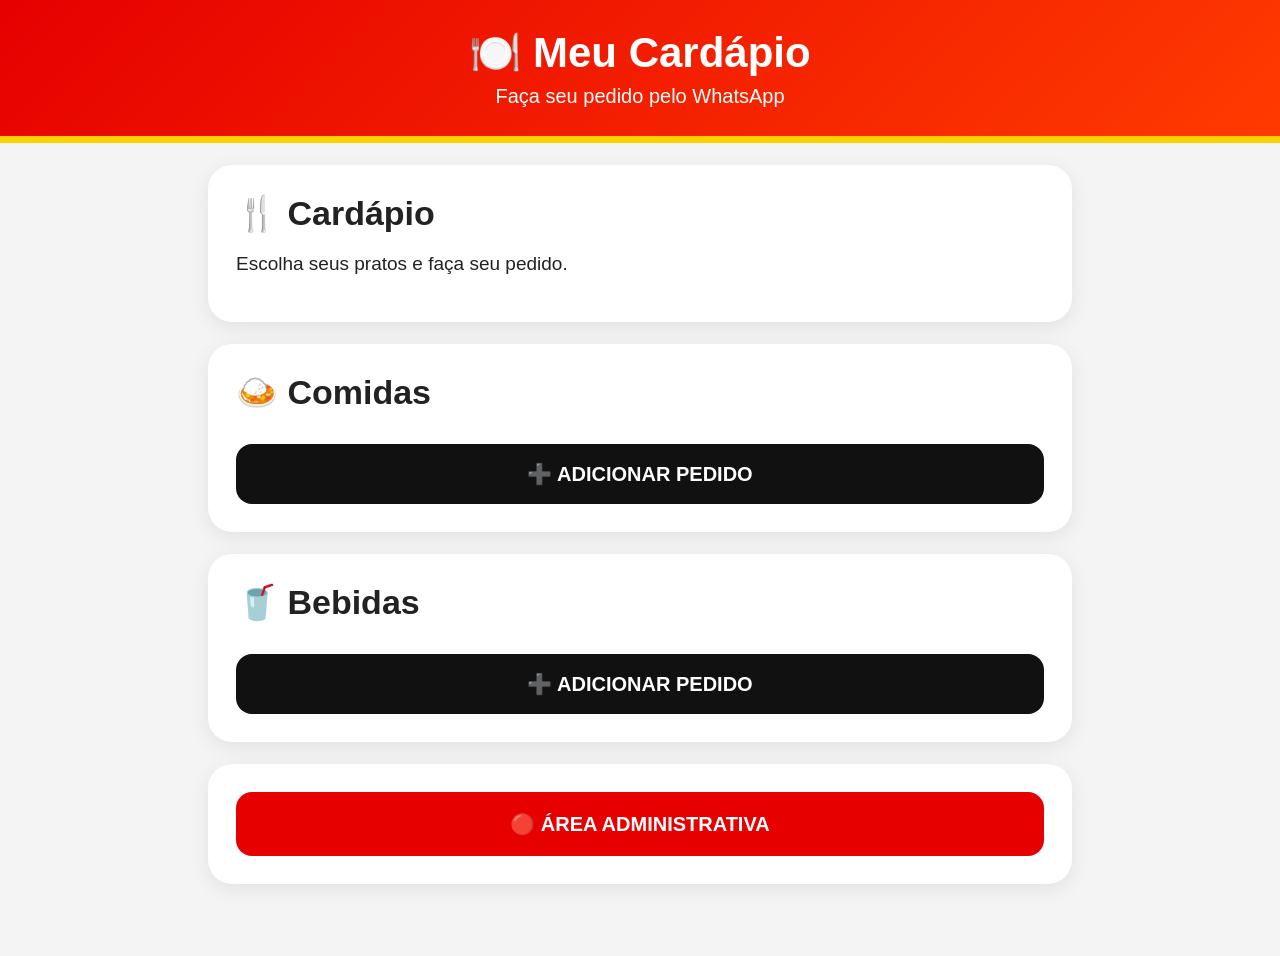
==== commit 46eace6f: "Update index.html" ====
--- a/index.html
+++ b/index.html
@@ -2,115 +2,368 @@
 <html lang="pt-BR">
 <head>
 <meta charset="UTF-8">
-<meta name="viewport" content="width=device-width,initial-scale=1.0">
-<title>Cardápio - Pedidos</title>
+<meta name="viewport" content="width=device-width, initial-scale=1.0">
+<title>Meu Cardápio</title>
 
 <style>
-*{box-sizing:border-box}
+:root{
+  --vermelho:#e60000;
+  --vermelho-escuro:#b90000;
+  --amarelo:#ffd000;
+  --preto:#111;
+  --branco:#fff;
+  --cinza:#f3f3f3;
+}
+
+*{
+  box-sizing:border-box;
+  -webkit-tap-highlight-color:transparent;
+}
+
 body{
   margin:0;
-  font-family:Arial,sans-serif;
-  background:#f5f5f5;
+  font-family:Arial,Helvetica,sans-serif;
+  background:#f4f4f4;
   color:#222;
 }
+
 header{
+  background:linear-gradient(135deg,var(--vermelho),#ff3b00);
+  color:white;
+  text-align:center;
+  padding:28px 18px;
+  border-bottom:7px solid var(--amarelo);
+}
+
+header h1{
+  margin:0;
+  font-size:42px;
+  font-weight:900;
+}
+
+header p{
+  margin:8px 0 0;
+  font-size:20px;
+}
+
+.container{
+  max-width:900px;
+  margin:auto;
+  padding:22px 18px 50px;
+}
+
+.card{
+  background:white;
+  border-radius:24px;
+  padding:28px;
+  margin-bottom:22px;
+  box-shadow:0 5px 20px rgba(0,0,0,.08);
+}
+
+.card h2{
+  margin:0 0 20px;
+  font-size:34px;
+}
+
+.card p{
+  font-size:19px;
+}
+
+.item{
+  padding:17px 0;
+  border-bottom:1px solid #ddd;
+}
+
+.item:last-child{
+  border-bottom:none;
+}
+
+.item strong{
+  display:block;
+  font-size:23px;
+}
+
+.item span{
+  display:block;
+  font-size:20px;
+  margin-top:4px;
+}
+
+.btn{
+  width:100%;
+  border:0;
+  border-radius:16px;
+  padding:18px;
+  font-size:20px;
+  font-weight:900;
+  cursor:pointer;
+  margin-top:12px;
+  transition:.15s;
+}
+
+.btn:active{
+  transform:scale(.98);
+}
+
+.btn-red{
+  background:var(--vermelho);
+  color:white;
+}
+
+.btn-red:hover{
+  background:var(--vermelho-escuro);
+}
+
+.btn-yellow{
+  background:var(--amarelo);
+  color:#111;
+}
+
+.btn-black{
+  background:#111;
+  color:white;
+}
+
+.btn-gray{
+  background:#ddd;
+  color:#111;
+}
+
+.admin-button{
+  background:var(--vermelho);
+  color:white;
+  border:0;
+  width:100%;
+  padding:20px;
+  border-radius:16px;
+  font-size:20px;
+  font-weight:900;
+  cursor:pointer;
+}
+
+.hidden{
+  display:none!important;
+}
+
+.modal{
+  position:fixed;
+  inset:0;
+  background:rgba(0,0,0,.65);
+  display:flex;
+  align-items:center;
+  justify-content:center;
+  padding:15px;
+  z-index:9999;
+  overflow-y:auto;
+}
+
+.modal-box{
+  background:white;
+  width:100%;
+  max-width:650px;
+  max-height:95vh;
+  overflow-y:auto;
+  border-radius:22px;
+  padding:25px;
+  position:relative;
+}
+
+.modal-box h2{
+  margin-top:0;
+  font-size:30px;
+}
+
+.close{
+  position:absolute;
+  right:18px;
+  top:12px;
+  border:0;
+  background:none;
+  font-size:32px;
+  cursor:pointer;
+}
+
+label{
+  display:block;
+  font-weight:bold;
+  margin-top:15px;
+  margin-bottom:6px;
+}
+
+input,select,textarea{
+  width:100%;
+  padding:14px;
+  border:2px solid #ddd;
+  border-radius:12px;
+  font-size:17px;
+  outline:none;
+}
+
+input:focus,select:focus,textarea:focus{
+  border-color:var(--vermelho);
+}
+
+.qty{
+  display:flex;
+  align-items:center;
+  gap:10px;
+  margin-top:10px;
+}
+
+.qty button{
+  width:40px;
+  height:40px;
+  border:0;
+  border-radius:10px;
+  background:var(--vermelho);
+  color:white;
+  font-size:22px;
+  font-weight:bold;
+  cursor:pointer;
+}
+
+.qty input{
+  width:70px;
+  text-align:center;
+}
+
+.order-section{
+  border:2px solid #eee;
+  border-radius:15px;
+  padding:15px;
+  margin:15px 0;
+}
+
+.order-section h3{
+  margin-top:0;
+  color:var(--vermelho);
+}
+
+.admin-top{
+  background:#111;
+  color:white;
+  padding:20px;
+  border-radius:18px;
+  margin-bottom:20px;
+}
+
+.admin-tabs{
+  display:flex;
+  gap:8px;
+  overflow-x:auto;
+  margin-bottom:20px;
+}
+
+.admin-tabs button{
+  white-space:nowrap;
+  border:0;
+  background:#ddd;
+  padding:12px 15px;
+  border-radius:12px;
+  font-weight:bold;
+  cursor:pointer;
+}
+
+.admin-tabs button.active{
+  background:var(--vermelho);
+  color:white;
+}
+
+.admin-item{
+  border:2px solid #eee;
+  border-radius:15px;
+  padding:15px;
+  margin:12px 0;
+}
+
+.admin-item strong{
+  font-size:20px;
+}
+
+.admin-actions{
+  display:flex;
+  gap:8px;
+  margin-top:12px;
+}
+
+.admin-actions button{
+  flex:1;
+  border:0;
+  padding:12px;
+  border-radius:10px;
+  font-weight:bold;
+  cursor:pointer;
+}
+
+.edit{
+  background:var(--amarelo);
+}
+
+.delete{
+  background:#111;
+  color:white;
+}
+
+.yellow-box{
+  background:#fff7c2;
+  border:2px solid var(--amarelo);
+  border-radius:15px;
+  padding:15px;
+  margin:15px 0;
+}
+
+.pix{
+  background:#fff7c2;
+  border:2px solid var(--amarelo);
+  border-radius:15px;
+  padding:18px;
+  margin-top:15px;
+}
+
+.pix strong{
+  font-size:20px;
+  word-break:break-all;
+}
+
+.total{
   background:#111;
   color:white;
   padding:18px;
+  border-radius:15px;
+  font-size:24px;
+  font-weight:900;
   text-align:center;
-}
-header h1{margin:0 0 6px}
-.container{
-  max-width:900px;
-  margin:auto;
+  margin-top:20px;
+}
+
+.empty{
   padding:15px;
-}
-.card{
-  background:white;
-  border-radius:14px;
-  padding:18px;
-  margin:15px 0;
-  box-shadow:0 2px 10px #0001;
-}
-button{
-  border:0;
-  border-radius:10px;
-  padding:13px 16px;
-  font-size:16px;
-  font-weight:bold;
-  cursor:pointer;
-}
-.btn{
-  background:#111;
-  color:white;
-  width:100%;
-  margin-top:8px;
-}
-.btn-red{
-  background:#e00000;
-  color:white;
-  width:100%;
-  margin-top:12px;
-}
-.btn-green{
-  background:#16a34a;
-  color:white;
-  width:100%;
-  margin-top:8px;
-}
-.btn-blue{
-  background:#2563eb;
-  color:white;
-  width:100%;
-  margin-top:8px;
-}
-input,select,textarea{
-  width:100%;
-  padding:13px;
-  margin:7px 0 12px;
-  border:1px solid #ccc;
-  border-radius:9px;
-  font-size:16px;
-}
-.food{
-  display:flex;
-  justify-content:space-between;
-  align-items:center;
-  gap:10px;
-  padding:12px 0;
-  border-bottom:1px solid #eee;
-}
-.food:last-child{border-bottom:0}
-.food button{
-  width:auto;
-  padding:9px 13px;
-}
-.price{font-weight:bold}
-.hidden{display:none!important}
-.badge{
-  background:#eee;
-  padding:4px 8px;
-  border-radius:20px;
-  font-size:13px;
-}
-.item{
-  background:#f8f8f8;
-  padding:12px;
-  border-radius:9px;
-  margin:7px 0;
-}
-.total{
-  font-size:22px;
-  font-weight:bold;
-  text-align:right;
-  margin-top:15px;
-}
+  text-align:center;
+  color:#777;
+}
+
 .small{
-  font-size:13px;
-  color:#666;
-}
-h2{margin-top:0}
-.admin-title{color:#d00}
+  font-size:14px;
+  color:#777;
+}
+
+@media(max-width:600px){
+  header h1{
+    font-size:34px;
+  }
+
+  .card{
+    padding:22px;
+  }
+
+  .card h2{
+    font-size:30px;
+  }
+
+  .admin-actions{
+    flex-direction:column;
+  }
+}
 </style>
 </head>
 
@@ -118,796 +371,777 @@
 
 <header>
   <h1>🍽️ Meu Cardápio</h1>
-  <div>Faça seu pedido pelo WhatsApp</div>
+  <p>Faça seu pedido pelo WhatsApp</p>
 </header>
 
 <div class="container">
 
-<!-- TELA INICIAL -->
-<section id="home">
-
-  <div class="card">
+  <!-- CARDÁPIO -->
+  <section class="card">
     <h2>🍴 Cardápio</h2>
     <p>Escolha seus pratos e faça seu pedido.</p>
-    <button class="btn" onclick="abrirPedido()">
+
+    <!-- NÃO TEM BOTÃO AQUI -->
+  </section>
+
+  <!-- COMIDAS -->
+  <section class="card">
+    <h2>🍛 Comidas</h2>
+
+    <div id="comidasLista"></div>
+
+    <!-- BOTÃO SOMENTE EM COMIDAS -->
+    <button class="btn btn-black" onclick="abrirPedido()">
       ➕ ADICIONAR PEDIDO
     </button>
-  </div>
-
-  <div class="card">
-    <h2>🍛 Comidas</h2>
-    <div id="comidasHome"></div>
-    <button class="btn" onclick="abrirPedido()">
+  </section>
+
+  <!-- BEBIDAS -->
+  <section class="card">
+    <h2>🥤 Bebidas</h2>
+
+    <div id="bebidasLista"></div>
+
+    <!-- BOTÃO TAMBÉM EM BEBIDAS -->
+    <button class="btn btn-black" onclick="abrirPedido()">
       ➕ ADICIONAR PEDIDO
     </button>
-  </div>
-
-  <div class="card">
-    <h2>🥤 Bebidas</h2>
-    <div id="bebidasHome"></div>
-  </div>
-
-  <!-- BOTÃO ADMINISTRATIVO -->
-  <div class="card">
-    <button class="btn-red" onclick="abrirAdmin()">
+  </section>
+
+  <!-- ADMIN -->
+  <section class="card">
+    <button class="admin-button" onclick="abrirLoginAdmin()">
       🔴 ÁREA ADMINISTRATIVA
     </button>
+  </section>
+
+</div>
+
+
+<!-- ================= PEDIDO ================= -->
+
+<div id="modalPedido" class="modal hidden">
+  <div class="modal-box">
+
+    <button class="close" onclick="fecharModal('modalPedido')">×</button>
+
+    <h2>🛒 Fazer Pedido</h2>
+
+    <div class="order-section">
+      <h3>🍛 Quentinhas</h3>
+
+      <div id="quentinhasPedido"></div>
+    </div>
+
+    <div class="order-section">
+      <h3>🍴 Comidas</h3>
+
+      <div id="comidasPedido"></div>
+    </div>
+
+    <div class="order-section">
+      <h3>🥤 Bebidas</h3>
+
+      <div id="bebidasPedido"></div>
+    </div>
+
+    <div class="order-section">
+      <h3>👤 Seus dados</h3>
+
+      <label>Nome</label>
+      <input id="clienteNome" placeholder="Digite seu nome">
+
+      <label>Endereço</label>
+      <input id="clienteEndereco" placeholder="Digite seu endereço">
+
+      <label>Observação</label>
+      <textarea id="clienteObs" rows="3" placeholder="Alguma observação?"></textarea>
+
+      <label>Forma de pagamento</label>
+      <select id="pagamento" onchange="mostrarPix()">
+        <option value="">Selecione</option>
+        <option value="Pix">Pix</option>
+        <option value="Dinheiro">Dinheiro</option>
+        <option value="Cartão">Cartão</option>
+      </select>
+
+      <div id="pixPedido" class="pix hidden">
+        <div>💛 <strong>Pagamento via Pix</strong></div>
+        <p>Chave Pix:</p>
+        <strong id="pixChavePedido"></strong>
+        <p>
+          Após pagar, envie o comprovante pelo WhatsApp junto com o pedido.
+        </p>
+      </div>
+    </div>
+
+    <div id="pedidoTotal" class="total">
+      Total: R$ 0,00
+    </div>
+
+    <button class="btn btn-red" onclick="finalizarPedido()">
+      📲 ENVIAR PEDIDO PELO WHATSAPP
+    </button>
+
   </div>
-
-</section>
-
-
-<!-- PEDIDO -->
-<section id="pedido" class="hidden">
-
-  <div class="card">
-    <h2>🛒 Seu Pedido</h2>
-
-    <h3>🍛 Escolha a quentinha</h3>
-
-    <div class="food">
-      <div>
-        <b>Quentinha Grande</b><br>
-        <span class="price">R$ 21,00</span>
-      </div>
-      <button class="btn-green" onclick="adicionarQuentinha('Quentinha Grande',21)">
-        ADICIONAR
+</div>
+
+
+<!-- ================= LOGIN ADMIN ================= -->
+
+<div id="modalLogin" class="modal hidden">
+  <div class="modal-box">
+
+    <button class="close" onclick="fecharModal('modalLogin')">×</button>
+
+    <h2>🔐 Área Administrativa</h2>
+
+    <label>Senha</label>
+    <input id="senhaAdmin" type="password" placeholder="Digite a senha">
+
+    <button class="btn btn-red" onclick="entrarAdmin()">
+      ENTRAR
+    </button>
+
+  </div>
+</div>
+
+
+<!-- ================= ADMIN ================= -->
+
+<div id="modalAdmin" class="modal hidden">
+  <div class="modal-box">
+
+    <button class="close" onclick="fecharModal('modalAdmin')">×</button>
+
+    <div class="admin-top">
+      <h2 style="margin:0">⚙️ Painel Administrativo</h2>
+      <p style="margin-bottom:0">Edite seu cardápio pelo celular.</p>
+    </div>
+
+    <div class="admin-tabs">
+      <button id="tabComidas" class="active" onclick="mostrarAdmin('comidas')">
+        🍴 Comidas
+      </button>
+
+      <button id="tabBebidas" onclick="mostrarAdmin('bebidas')">
+        🥤 Bebidas
+      </button>
+
+      <button id="tabQuentinhas" onclick="mostrarAdmin('quentinhas')">
+        🍛 Quentinhas
+      </button>
+
+      <button id="tabConfig" onclick="mostrarAdmin('config')">
+        ⚙️ Configurações
       </button>
     </div>
 
-    <div class="food">
-      <div>
-        <b>Quentinha Pequena</b><br>
-        <span class="price">R$ 18,00</span>
+
+    <!-- ADMIN COMIDAS -->
+
+    <div id="adminComidas">
+
+      <h2>🍴 Cadastrar Comida</h2>
+
+      <input type="hidden" id="comidaEditId">
+
+      <label>Nome da comida</label>
+      <input id="comidaNome" placeholder="Ex.: Feijoada">
+
+      <label>Preço</label>
+      <input id="comidaPreco" type="number" step="0.01" placeholder="0,00">
+
+      <button class="btn btn-red" onclick="salvarComida()">
+        💾 SALVAR COMIDA
+      </button>
+
+      <div id="listaAdminComidas"></div>
+
+    </div>
+
+
+    <!-- ADMIN BEBIDAS -->
+
+    <div id="adminBebidas" class="hidden">
+
+      <h2>🥤 Cadastrar Bebida</h2>
+
+      <input type="hidden" id="bebidaEditId">
+
+      <label>Nome da bebida</label>
+      <input id="bebidaNome" placeholder="Ex.: Coca-Cola 2LT">
+
+      <label>Preço</label>
+      <input id="bebidaPreco" type="number" step="0.01" placeholder="0,00">
+
+      <button class="btn btn-red" onclick="salvarBebida()">
+        💾 CADASTRAR BEBIDA
+      </button>
+
+      <div class="yellow-box">
+        <strong>💛 Aqui você pode cadastrar novas bebidas.</strong>
+        <br>
+        Também pode editar ou excluir as bebidas já cadastradas.
       </div>
-      <button class="btn-green" onclick="adicionarQuentinha('Quentinha Pequena',18)">
-        ADICIONAR
+
+      <div id="listaAdminBebidas"></div>
+
+    </div>
+
+
+    <!-- ADMIN QUENTINHAS -->
+
+    <div id="adminQuentinhas" class="hidden">
+
+      <h2>🍛 Quentinhas</h2>
+
+      <input type="hidden" id="quentinhaEditId">
+
+      <label>Nome</label>
+      <input id="quentinhaNome" placeholder="Ex.: Quentinha Grande">
+
+      <label>Preço</label>
+      <input id="quentinhaPreco" type="number" step="0.01">
+
+      <button class="btn btn-red" onclick="salvarQuentinha()">
+        💾 SALVAR QUENTINHA
       </button>
+
+      <div id="listaAdminQuentinhas"></div>
+
     </div>
 
-    <h3>🍽️ Comidas</h3>
-    <div id="comidasPedido"></div>
-
-    <h3>🥤 Bebidas</h3>
-    <div id="bebidasPedido"></div>
-
-    <div id="listaPedido"></div>
-
-    <div class="total">
-      Total: R$ <span id="total">0,00</span>
+
+    <!-- CONFIGURAÇÕES -->
+
+    <div id="adminConfig" class="hidden">
+
+      <h2>⚙️ Configurações</h2>
+
+      <label>WhatsApp da loja</label>
+      <input id="configWhatsapp" placeholder="Ex.: 5521974967664">
+
+      <label>Chave Pix</label>
+      <input id="configPix" placeholder="Digite sua chave Pix">
+
+      <label>Senha do painel ADM</label>
+      <input id="configSenha" type="password" placeholder="Nova senha">
+
+      <button class="btn btn-red" onclick="salvarConfiguracoes()">
+        💾 SALVAR CONFIGURAÇÕES
+      </button>
+
+      <div class="yellow-box">
+        <strong>🎨 Cores do restaurante</strong>
+        <p>
+          O site já está usando vermelho e amarelo como cores principais.
+        </p>
+      </div>
+
+      <button class="btn btn-gray" onclick="sairAdmin()">
+        SAIR DO PAINEL
+      </button>
+
     </div>
 
-    <hr>
-
-    <h3>👤 Seus dados</h3>
-
-    <input id="nome" placeholder="Seu nome">
-    <input id="endereco" placeholder="Endereço">
-    <input id="telefone" placeholder="Telefone">
-
-    <h3>💳 Forma de pagamento</h3>
-
-    <select id="pagamento" onchange="mostrarPix()">
-      <option value="">Selecione</option>
-      <option value="Pix">Pix</option>
-      <option value="Dinheiro">Dinheiro</option>
-      <option value="Cartão">Cartão</option>
-    </select>
-
-    <div id="pixBox" class="hidden card">
-      <b>🔑 Chave Pix:</b>
-      <p id="chavePix"></p>
-      <p class="small">
-        Após pagar, envie o comprovante pelo WhatsApp junto com o pedido.
-      </p>
+  </div>
+</div>
+
+
+<script>
+
+/* =========================================================
+   CONFIGURAÇÃO INICIAL
+========================================================= */
+
+const WHATSAPP_PADRAO = "5521974967664";
+
+const dadosPadrao = {
+
+  comidas: [],
+
+  bebidas: [
+    {id:1,nome:"Coca-Cola 2LT",preco:15},
+    {id:2,nome:"Fanta Laranja 2LT",preco:12},
+    {id:3,nome:"Tobi 2LT",preco:7},
+    {id:4,nome:"Coca-Cola Lata",preco:6},
+    {id:5,nome:"Guaraná Antarctica Lata",preco:6},
+    {id:6,nome:"Fanta Laranja Lata",preco:6},
+    {id:7,nome:"Coca-Cola 600 ML",preco:8},
+    {id:8,nome:"Ativ Plus Uva",preco:0}
+  ],
+
+  quentinhas: [
+    {id:1,nome:"Quentinha Grande",preco:21},
+    {id:2,nome:"Quentinha Pequena",preco:18},
+    {id:3,nome:"Promoção",preco:10}
+  ],
+
+  config:{
+    whatsapp:WHATSAPP_PADRAO,
+    pix:"",
+    senha:"1234"
+  }
+
+};
+
+
+/* =========================================================
+   BANCO LOCAL
+========================================================= */
+
+function carregarDados(){
+
+  let salvo = localStorage.getItem("meuCardapioDados");
+
+  if(!salvo){
+
+    localStorage.setItem(
+      "meuCardapioDados",
+      JSON.stringify(dadosPadrao)
+    );
+
+    return JSON.parse(JSON.stringify(dadosPadrao));
+  }
+
+  try{
+
+    let dados = JSON.parse(salvo);
+
+    dados.comidas = Array.isArray(dados.comidas)
+      ? dados.comidas
+      : [];
+
+    dados.bebidas = Array.isArray(dados.bebidas)
+      ? dados.bebidas
+      : [];
+
+    dados.quentinhas = Array.isArray(dados.quentinhas)
+      ? dados.quentinhas
+      : [];
+
+    dados.config = dados.config || {};
+
+    dados.config.whatsapp =
+      dados.config.whatsapp || WHATSAPP_PADRAO;
+
+    dados.config.pix =
+      dados.config.pix || "";
+
+    dados.config.senha =
+      dados.config.senha || "1234";
+
+    return dados;
+
+  }catch(e){
+
+    localStorage.setItem(
+      "meuCardapioDados",
+      JSON.stringify(dadosPadrao)
+    );
+
+    return JSON.parse(JSON.stringify(dadosPadrao));
+  }
+}
+
+let dados = carregarDados();
+
+function salvarBanco(){
+  localStorage.setItem(
+    "meuCardapioDados",
+    JSON.stringify(dados)
+  );
+}
+
+
+/* =========================================================
+   FORMATAÇÃO
+========================================================= */
+
+function dinheiro(valor){
+
+  return Number(valor || 0).toLocaleString(
+    "pt-BR",
+    {
+      style:"currency",
+      currency:"BRL"
+    }
+  );
+
+}
+
+
+/* =========================================================
+   TELA PRINCIPAL
+========================================================= */
+
+function renderizarSite(){
+
+  const comidas = document.getElementById("comidasLista");
+  const bebidas = document.getElementById("bebidasLista");
+
+  comidas.innerHTML = "";
+  bebidas.innerHTML = "";
+
+  if(dados.comidas.length === 0){
+
+    comidas.innerHTML =
+      '<div class="empty">Nenhuma comida cadastrada.</div>';
+
+  }else{
+
+    dados.comidas.forEach(item=>{
+
+      comidas.innerHTML += `
+        <div class="item">
+          <strong>${esc(item.nome)}</strong>
+          <span>${dinheiro(item.preco)}</span>
+        </div>
+      `;
+
+    });
+
+  }
+
+
+  if(dados.bebidas.length === 0){
+
+    bebidas.innerHTML =
+      '<div class="empty">Nenhuma bebida cadastrada.</div>';
+
+  }else{
+
+    dados.bebidas.forEach(item=>{
+
+      bebidas.innerHTML += `
+        <div class="item">
+          <strong>${esc(item.nome)}</strong>
+          <span>${item.preco > 0 ? dinheiro(item.preco) : "Consultar"}</span>
+        </div>
+      `;
+
+    });
+
+  }
+
+}
+
+
+/* =========================================================
+   PEDIDO
+========================================================= */
+
+let carrinho = [];
+
+
+function abrirPedido(){
+
+  carrinho = [];
+
+  document.getElementById("clienteNome").value = "";
+  document.getElementById("clienteEndereco").value = "";
+  document.getElementById("clienteObs").value = "";
+  document.getElementById("pagamento").value = "";
+
+  document.getElementById("pixPedido").classList.add("hidden");
+
+  montarItensPedido();
+
+  document
+    .getElementById("modalPedido")
+    .classList.remove("hidden");
+
+}
+
+
+function montarItensPedido(){
+
+  const q = document.getElementById("quentinhasPedido");
+  const c = document.getElementById("comidasPedido");
+  const b = document.getElementById("bebidasPedido");
+
+  q.innerHTML = "";
+  c.innerHTML = "";
+  b.innerHTML = "";
+
+
+  if(dados.quentinhas.length === 0){
+
+    q.innerHTML =
+      '<div class="empty">Nenhuma quentinha cadastrada.</div>';
+
+  }else{
+
+    dados.quentinhas.forEach(item=>{
+
+      q.innerHTML += itemPedidoHTML(
+        "quentinha",
+        item
+      );
+
+    });
+
+  }
+
+
+  if(dados.comidas.length === 0){
+
+    c.innerHTML =
+      '<div class="empty">Nenhuma comida cadastrada.</div>';
+
+  }else{
+
+    dados.comidas.forEach(item=>{
+
+      c.innerHTML += itemPedidoHTML(
+        "comida",
+        item
+      );
+
+    });
+
+  }
+
+
+  if(dados.bebidas.length === 0){
+
+    b.innerHTML =
+      '<div class="empty">Nenhuma bebida cadastrada.</div>';
+
+  }else{
+
+    dados.bebidas.forEach(item=>{
+
+      b.innerHTML += itemPedidoHTML(
+        "bebida",
+        item
+      );
+
+    });
+
+  }
+
+}
+
+
+function itemPedidoHTML(tipo,item){
+
+  return `
+    <div class="item">
+
+      <strong>${esc(item.nome)}</strong>
+
+      <span>
+        ${item.preco > 0 ? dinheiro(item.preco) : "Consultar"}
+      </span>
+
+      <div class="qty">
+
+        <button onclick="alterarQuantidade('${tipo}',${item.id},-1)">
+          −
+        </button>
+
+        <input
+          id="qtd_${tipo}_${item.id}"
+          type="number"
+          value="0"
+          min="0"
+          onchange="atualizarTotal()"
+        >
+
+        <button onclick="alterarQuantidade('${tipo}',${item.id},1)">
+          +
+        </button>
+
+      </div>
+
     </div>
-
-    <button class="btn-green" onclick="finalizarPedido()">
-      ✅ FINALIZAR PEDIDO
-    </button>
-
-    <button class="btn" onclick="voltarInicio()">
-      ⬅️ VOLTAR
-    </button>
-  </div>
-
-</section>
-
-
-<!-- LOGIN ADMIN -->
-<section id="loginAdmin" class="hidden">
-
-  <div class="card">
-    <h2 class="admin-title">🔴 Área Administrativa</h2>
-
-    <input
-      type="password"
-      id="senhaAdmin"
-      placeholder="Digite a senha"
-    >
-
-    <button class="btn-red" onclick="entrarAdmin()">
-      🔐 ENTRAR
-    </button>
-
-    <button class="btn" onclick="voltarInicio()">
-      ⬅️ VOLTAR
-    </button>
-  </div>
-
-</section>
-
-
-<!-- ADMIN -->
-<section id="admin" class="hidden">
-
-  <div class="card">
-    <h2 class="admin-title">🔴 PAINEL ADMINISTRATIVO</h2>
-
-    <h3>💳 Configuração do Pix</h3>
-
-    <input id="pixAdmin" placeholder="Digite sua chave Pix">
-
-    <button class="btn-green" onclick="salvarPix()">
-      💾 SALVAR PIX
-    </button>
-  </div>
-
-
-  <div class="card">
-    <h2>🍛 Adicionar comida</h2>
-
-    <input id="novaComidaNome" placeholder="Nome da comida">
-    <input
-      id="novaComidaPreco"
-      type="number"
-      step="0.01"
-      placeholder="Preço"
-    >
-
-    <button class="btn-green" onclick="adicionarComidaAdmin()">
-      ➕ ADICIONAR COMIDA
-    </button>
-
-    <div id="adminComidas"></div>
-  </div>
-
-
-  <div class="card">
-    <h2>🥤 Adicionar bebida</h2>
-
-    <input id="novaBebidaNome" placeholder="Nome da bebida">
-    <input
-      id="novaBebidaPreco"
-      type="number"
-      step="0.01"
-      placeholder="Preço"
-    >
-
-    <button class="btn-green" onclick="adicionarBebidaAdmin()">
-      ➕ ADICIONAR BEBIDA
-    </button>
-
-    <div id="adminBebidas"></div>
-  </div>
-
-
-  <div class="card">
-    <button class="btn" onclick="voltarInicio()">
-      🏠 VOLTAR PARA O INÍCIO
-    </button>
-  </div>
-
-</section>
-
-</div>
-
-
-<script>
-
-/* =========================
-   CONFIGURAÇÕES
-========================= */
-
-const WHATSAPP = "5521974967664";
-
-let comidas = JSON.parse(localStorage.getItem("comidas")) || [
-  {nome:"Prato do dia",preco:0}
-];
-
-let bebidas = JSON.parse(localStorage.getItem("bebidas")) || [
-  {nome:"Coca Cola 2LT",preco:15},
-  {nome:"Fanta Laranja 2LT",preco:12},
-  {nome:"Tobi 2LT",preco:7},
-  {nome:"Coca Cola Lata",preco:6},
-  {nome:"Guaraná Antarctica Lata",preco:6},
-  {nome:"Fanta Laranja Lata",preco:6},
-  {nome:"Coca Cola 600 ML",preco:8},
-  {nome:"Activ Plus Uva",preco:0}
-];
-
-let pix = localStorage.getItem("pix") || "";
-
-let pedidoAtual = [];
-
-
-/* =========================
-   UTILITÁRIOS
-========================= */
-
-function dinheiro(valor){
-  return Number(valor).toFixed(2).replace(".",",");
-}
-
-function esconderTudo(){
-  document.getElementById("home").classList.add("hidden");
-  document.getElementById("pedido").classList.add("hidden");
-  document.getElementById("loginAdmin").classList.add("hidden");
-  document.getElementById("admin").classList.add("hidden");
-}
-
-
-/* =========================
-   NAVEGAÇÃO
-========================= */
-
-function voltarInicio(){
-  esconderTudo();
-  document.getElementById("home").classList.remove("hidden");
-  renderHome();
-}
-
-function abrirPedido(){
-  esconderTudo();
-  document.getElementById("pedido").classList.remove("hidden");
-  renderPedidoProdutos();
-  renderPedido();
-}
-
-function abrirAdmin(){
-  esconderTudo();
-  document.getElementById("loginAdmin").classList.remove("hidden");
-  document.getElementById("senhaAdmin").value="";
-}
-
-function entrarAdmin(){
-
-  const senha = document.getElementById("senhaAdmin").value;
-
-  if(senha !== "1234"){
-    alert("Senha incorreta!");
-    return;
-  }
-
-  esconderTudo();
-  document.getElementById("admin").classList.remove("hidden");
-
-  document.getElementById("pixAdmin").value = pix;
-
-  renderAdmin();
-}
-
-
-/* =========================
-   HOME
-========================= */
-
-function renderHome(){
-
-  const comidasHome = document.getElementById("comidasHome");
-  const bebidasHome = document.getElementById("bebidasHome");
-
-  comidasHome.innerHTML="";
-  bebidasHome.innerHTML="";
-
-  comidas.forEach((item)=>{
-    const div=document.createElement("div");
-    div.className="food";
-
-    div.innerHTML=`
-      <div>
-        <b>${escapeHTML(item.nome)}</b>
-        ${item.preco > 0
-          ? `<br><span class="price">R$ ${dinheiro(item.preco)}</span>`
-          : ""}
-      </div>
-    `;
-
-    comidasHome.appendChild(div);
-  });
-
-  bebidas.forEach((item)=>{
-    const div=document.createElement("div");
-    div.className="food";
-
-    div.innerHTML=`
-      <div>
-        <b>${escapeHTML(item.nome)}</b>
-        ${item.preco > 0
-          ? `<br><span class="price">R$ ${dinheiro(item.preco)}</span>`
-          : ""}
-      </div>
-    `;
-
-    bebidasHome.appendChild(div);
-  });
-}
-
-
-/* =========================
-   PRODUTOS DO PEDIDO
-========================= */
-
-function renderPedidoProdutos(){
-
-  const comidasPedido=document.getElementById("comidasPedido");
-  const bebidasPedido=document.getElementById("bebidasPedido");
-
-  comidasPedido.innerHTML="";
-  bebidasPedido.innerHTML="";
-
-  comidas.forEach((item,index)=>{
-
-    const div=document.createElement("div");
-    div.className="food";
-
-    div.innerHTML=`
-      <div>
-        <b>${escapeHTML(item.nome)}</b>
-        ${
-          item.preco > 0
-          ? `<br><span class="price">R$ ${dinheiro(item.preco)}</span>`
-          : `<br><span class="small">Preço informado no cadastro</span>`
-        }
-      </div>
-
-      <button class="btn-green"
-        onclick="adicionarProduto('comida',${index})">
-        +
-      </button>
-    `;
-
-    comidasPedido.appendChild(div);
-  });
-
-
-  bebidas.forEach((item,index)=>{
-
-    const div=document.createElement("div");
-    div.className="food";
-
-    div.innerHTML=`
-      <div>
-        <b>${escapeHTML(item.nome)}</b>
-        ${
-          item.preco > 0
-          ? `<br><span class="price">R$ ${dinheiro(item.preco)}</span>`
-          : `<br><span class="small">Preço não cadastrado</span>`
-        }
-      </div>
-
-      <button class="btn-green"
-        onclick="adicionarProduto('bebida',${index})">
-        +
-      </button>
-    `;
-
-    bebidasPedido.appendChild(div);
-  });
-}
-
-
-/* =========================
-   PEDIDO
-========================= */
-
-function adicionarQuentinha(nome,preco){
-
-  pedidoAtual.push({
-    nome:nome,
-    preco:preco
-  });
-
-  renderPedido();
-
-  alert(nome+" adicionada ao pedido!");
-}
-
-
-function adicionarProduto(tipo,index){
-
-  let item;
-
-  if(tipo==="comida"){
-    item=comidas[index];
+  `;
+
+}
+
+
+function alterarQuantidade(tipo,id,valor){
+
+  const campo =
+    document.getElementById(
+      `qtd_${tipo}_${id}`
+    );
+
+  if(!campo)return;
+
+  let quantidade =
+    Number(campo.value || 0) + valor;
+
+  if(quantidade < 0){
+    quantidade = 0;
+  }
+
+  campo.value = quantidade;
+
+  atualizarTotal();
+
+}
+
+
+function atualizarTotal(){
+
+  let total = 0;
+
+  document
+    .querySelectorAll("#modalPedido input[id^='qtd_']")
+    .forEach(campo=>{
+
+      const partes = campo.id.split("_");
+
+      const tipo = partes[1];
+      const id = Number(partes[2]);
+
+      let lista = [];
+
+      if(tipo === "quentinha")
+        lista = dados.quentinhas;
+
+      if(tipo === "comida")
+        lista = dados.comidas;
+
+      if(tipo === "bebida")
+        lista = dados.bebidas;
+
+      const item = lista.find(x=>x.id === id);
+
+      if(item){
+        total += Number(campo.value || 0) * Number(item.preco || 0);
+      }
+
+    });
+
+
+  document.getElementById("pedidoTotal").innerText =
+    "Total: " + dinheiro(total);
+
+}
+
+
+function montarResumoPedido(){
+
+  let linhas = [];
+  let total = 0;
+
+  document
+    .querySelectorAll("#modalPedido input[id^='qtd_']")
+    .forEach(campo=>{
+
+      const qtd = Number(campo.value || 0);
+
+      if(qtd <= 0)return;
+
+      const partes = campo.id.split("_");
+
+      const tipo = partes[1];
+      const id = Number(partes[2]);
+
+      let lista = [];
+
+      if(tipo === "quentinha")
+        lista = dados.quentinhas;
+
+      if(tipo === "comida")
+        lista = dados.comidas;
+
+      if(tipo === "bebida")
+        lista = dados.bebidas;
+
+      const item = lista.find(x=>x.id === id);
+
+      if(!item)return;
+
+      const subtotal =
+        Number(item.preco || 0) * qtd;
+
+      total += subtotal;
+
+      let linha =
+        `${qtd}x ${item.nome}`;
+
+      if(item.preco > 0){
+        linha += ` - ${dinheiro(subtotal)}`;
+      }
+
+      linhas.push(linha);
+
+    });
+
+
+  return {
+    linhas,
+    total
+  };
+
+}
+
+
+function mostrarPix(){
+
+  const pagamento =
+    document.getElementById("pagamento").value;
+
+  const pix =
+    document.getElementById("pixPedido");
+
+  if(pagamento === "Pix"){
+
+    pix.classList.remove("hidden");
+
+    document.getElementById(
+      "pixChavePedido"
+    ).innerText =
+      dados.config.pix || "Chave Pix não cadastrada.";
+
   }else{
-    item=bebidas[index];
-  }
-
-  if(!item){
-    alert("Produto não encontrado.");
-    return;
-  }
-
-  if(Number(item.preco)<=0){
-    alert("Esse produto ainda não possui preço cadastrado.");
-    return;
-  }
-
-  pedidoAtual.push({
-    nome:item.nome,
-    preco:Number(item.preco)
-  });
-
-  renderPedido();
-}
-
-
-function removerItem(index){
-
-  pedidoAtual.splice(index,1);
-
-  renderPedido();
-}
-
-
-function renderPedido(){
-
-  const lista=document.getElementById("listaPedido");
-  const totalEl=document.getElementById("total");
-
-  lista.innerHTML="";
-
-  let total=0;
-
-  pedidoAtual.forEach((item,index)=>{
-
-    total += Number(item.preco);
-
-    const div=document.createElement("div");
-    div.className="item";
-
-    div.innerHTML=`
-      <b>${escapeHTML(item.nome)}</b>
-      <br>
-      R$ ${dinheiro(item.preco)}
-
-      <button
-        onclick="removerItem(${index})"
-        style="float:right;background:#dc2626;color:white;padding:6px 9px">
-        ✕
-      </button>
-    `;
-
-    lista.appendChild(div);
-  });
-
-  totalEl.textContent=dinheiro(total);
-}
-
-
-/* =========================
-   PIX
-========================= */
-
-function mostrarPix(){
-
-  const pagamento=document.getElementById("pagamento").value;
-  const box=document.getElementById("pixBox");
-  const chave=document.getElementById("chavePix");
-
-  if(pagamento==="Pix"){
-
-    box.classList.remove("hidden");
-
-    chave.textContent =
-      pix || "A chave Pix ainda não foi cadastrada no painel administrativo.";
-
-  }else{
-
-    box.classList.add("hidden");
-  }
-}
-
-
-/* =========================
-   FINALIZAR
-========================= */
+
+    pix.classList.add("hidden");
+
+  }
+
+}
+
 
 function finalizarPedido(){
 
-  if(pedidoAtual.length===0){
-    alert("Adicione pelo menos um item ao pedido.");
-    return;
-  }
-
-  const nome=document.getElementById("nome").value.trim();
-  const endereco=document.getElementById("endereco").value.trim();
-  const telefone=document.getElementById("telefone").value.trim();
-  const pagamento=document.getElementById("pagamento").value;
+  const nome =
+    document.getElementById("clienteNome").value.trim();
+
+  const endereco =
+    document.getElementById("clienteEndereco").value.trim();
+
+  const obs =
+    document.getElementById("clienteObs").value.trim();
+
+  const pagamento =
+    document.getElementById("pagamento").value;
 
   if(!nome){
+
     alert("Digite seu nome.");
     return;
+
   }
 
   if(!endereco){
+
     alert("Digite seu endereço.");
     return;
-  }
-
-  if(!telefone){
-    alert("Digite seu telefone.");
-    return;
+
   }
 
   if(!pagamento){
+
     alert("Escolha a forma de pagamento.");
     return;
-  }
-
-  let total=0;
-
-  let texto=
-`🍽️ *NOVO PEDIDO*
-
-👤 *Nome:* ${nome}
-📍 *Endereço:* ${endereco}
-📞 *Telefone:* ${telefone}
-
-🛒 *PEDIDO:*
-`;
-
-  pedidoAtual.forEach(item=>{
-    total+=Number(item.preco);
-
-    texto +=
-`\n• ${item.nome} — R$ ${dinheiro(item.preco)}`;
-  });
-
-  texto +=
-`\n\n💰 *TOTAL: R$ ${dinheiro(total)}*
-💳 *Pagamento:* ${pagamento}`;
-
-  if(pagamento==="Pix"){
-
-    texto +=
-`\n\n🔑 *Chave Pix:* ${pix || "Não cadastrada"}
-
-📸 O cliente enviará o comprovante pelo WhatsApp.`;
-  }
-
-  texto +=
-`\n\n✅ Pedido confirmado!`;
-
-  const url=
-    "https://wa.me/"+WHATSAPP+
-    "?text="+encodeURIComponent(texto);
-
-  window.open(url,"_blank");
-}
-
-
-/* =========================
-   ADMIN - PIX
-========================= */
-
-function salvarPix(){
-
-  pix=document.getElementById("pixAdmin").value.trim();
-
-  localStorage.setItem("pix",pix);
-
-  alert("Chave Pix salva com sucesso!");
-}
-
-
-/* =========================
-   ADMIN - COMIDAS
-========================= */
-
-function adicionarComidaAdmin(){
-
-  const nome=document.getElementById("novaComidaNome").value.trim();
-  const preco=Number(
-    document.getElementById("novaComidaPreco").value
-  );
-
-  if(!nome){
-    alert("Digite o nome da comida.");
-    return;
-  }
-
-  if(preco<=0){
-    alert("Digite um preço válido.");
-    return;
-  }
-
-  comidas.push({
-    nome:nome,
-    preco:preco
-  });
-
-  localStorage.setItem("comidas",JSON.stringify(comidas));
-
-  document.getElementById("novaComidaNome").value="";
-  document.getElementById("novaComidaPreco").value="";
-
-  renderAdmin();
-  renderHome();
-
-  alert("Comida adicionada!");
-}
-
-
-function excluirComida(index){
-
-  if(!confirm("Excluir esta comida?")) return;
-
-  comidas.splice(index,1);
-
-  localStorage.setItem("comidas",JSON.stringify(comidas));
-
-  renderAdmin();
-  renderHome();
-}
-
-
-/* =========================
-   ADMIN - BEBIDAS
-========================= */
-
-function adicionarBebidaAdmin(){
-
-  const nome=document.getElementById("novaBebidaNome").value.trim();
-  const preco=Number(
-    document.getElementById("novaBebidaPreco").value
-  );
-
-  if(!nome){
-    alert("Digite o nome da bebida.");
-    return;
-  }
-
-  if(preco<=0){
-    alert("Digite um preço válido.");
-    return;
-  }
-
-  bebidas.push({
-    nome:nome,
-    preco:preco
-  });
-
-  localStorage.setItem("bebidas",JSON.stringify(bebidas));
-
-  document.getElementById("novaBebidaNome").value="";
-  document.getElementById("novaBebidaPreco").value="";
-
-  renderAdmin();
-  renderHome();
-
-  alert("Bebida adicionada!");
-}
-
-
-function excluirBebida(index){
-
-  if(!confirm("Excluir esta bebida?")) return;
-
-  bebidas.splice(index,1);
-
-  localStorage.setItem("bebidas",JSON.stringify(bebidas));
-
-  renderAdmin();
-  renderHome();
-}
-
-
-/* =========================
-   RENDER ADMIN
-========================= */
-
-function renderAdmin(){
-
-  const adminComidas=document.getElementById("adminComidas");
-  const adminBebidas=document.getElementById("adminBebidas");
-
-  adminComidas.innerHTML="<h3>Comidas cadastradas</h3>";
-
-  comidas.forEach((item,index)=>{
-
-    const div=document.createElement("div");
-    div.className="item";
-
-    div.innerHTML=`
-      <b>${escapeHTML(item.nome)}</b>
-      <br>
-      R$ ${dinheiro(item.preco)}
-
-      <button
-        onclick="excluirComida(${index})"
-        style="float:right;background:#dc2626;color:white;padding:7px">
-        EXCLUIR
-      </button>
-    `;
-
-    adminComidas.appendChild(div);
-  });
-
-
-  adminBebidas.innerHTML="<h3>Bebidas cadastradas</h3>";
-
-  bebidas.forEach((item,index)=>{
-
-    const div=document.createElement("div");
-    div.className="item";
-
-    div.innerHTML=`
-      <b>${escapeHTML(item.nome)}</b>
-      <br>
-      R$ ${dinheiro(item.preco)}
-
-      <button
-        onclick="excluirBebida(${index})"
-        style="float:right;background:#dc2626;color:white;padding:7px">
-        EXCLUIR
-      </button>
-    `;
-
-    adminBebidas.appendChild(div);
-  });
-}
-
-
-/* =========================
-   SEGURANÇA DE TEXTO
-========================= */
-
-function escapeHTML(text){
-
-  return String(text)
-    .replaceAll("&","&amp;")
-    .replaceAll("<","&lt;")
-    .replaceAll(">","&gt;")
-    .replaceAll('"',"&quot;")
-    .replaceAll("'","&#039;");
-}
-
-
-/* =========================
-   INICIALIZAÇÃO
-========================= */
-
-document.addEventListener("DOMContentLoaded",function(){
-
-  renderHome();
-
-  document.getElementById("home").classList.remove("hidden");
-
-});
-
-</script>
-
-</body>
-</html>
+
+  }
+
+
+  const resumo = montarResu
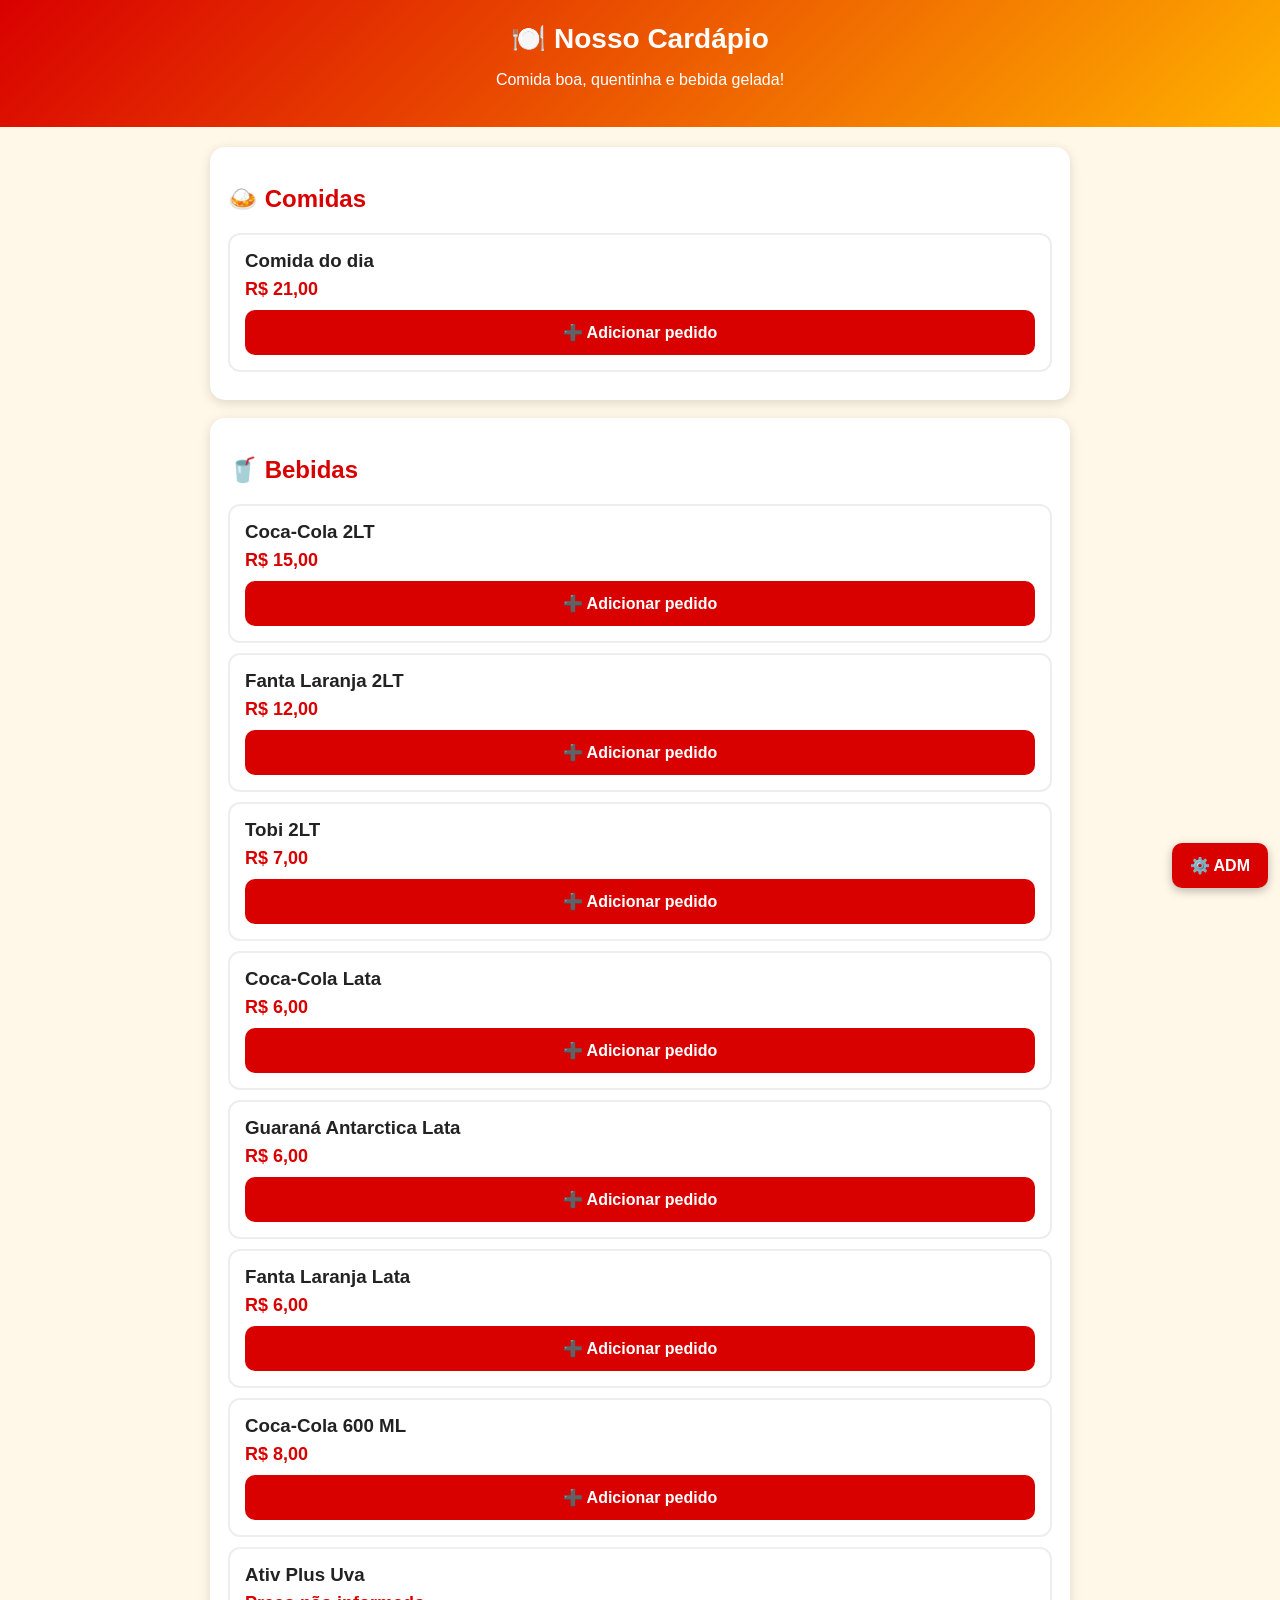
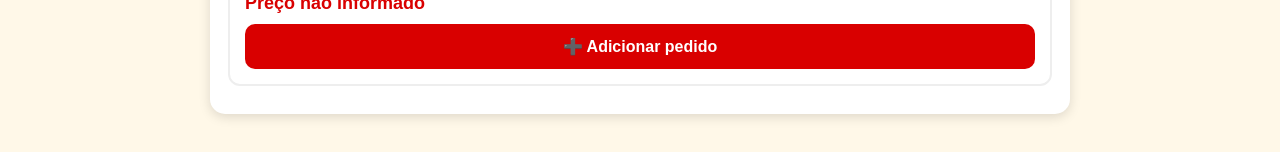
==== commit 1ec0c140: "Update index.html" ====
--- a/index.html
+++ b/index.html
@@ -3,366 +3,114 @@
 <head>
 <meta charset="UTF-8">
 <meta name="viewport" content="width=device-width, initial-scale=1.0">
-<title>Meu Cardápio</title>
+<title>Cardápio</title>
 
 <style>
-:root{
-  --vermelho:#e60000;
-  --vermelho-escuro:#b90000;
-  --amarelo:#ffd000;
-  --preto:#111;
-  --branco:#fff;
-  --cinza:#f3f3f3;
-}
-
-*{
-  box-sizing:border-box;
-  -webkit-tap-highlight-color:transparent;
-}
-
+*{box-sizing:border-box}
 body{
   margin:0;
-  font-family:Arial,Helvetica,sans-serif;
-  background:#f4f4f4;
+  font-family:Arial,sans-serif;
+  background:#fff8e8;
   color:#222;
 }
-
 header{
-  background:linear-gradient(135deg,var(--vermelho),#ff3b00);
+  background:linear-gradient(135deg,#d90000,#ffb000);
   color:white;
+  padding:22px 15px;
   text-align:center;
-  padding:28px 18px;
-  border-bottom:7px solid var(--amarelo);
-}
-
-header h1{
-  margin:0;
-  font-size:42px;
-  font-weight:900;
-}
-
-header p{
-  margin:8px 0 0;
-  font-size:20px;
-}
-
-.container{
-  max-width:900px;
-  margin:auto;
-  padding:22px 18px 50px;
-}
-
+}
+header h1{margin:0;font-size:28px}
+.container{max-width:900px;margin:auto;padding:20px}
 .card{
   background:white;
-  border-radius:24px;
-  padding:28px;
-  margin-bottom:22px;
-  box-shadow:0 5px 20px rgba(0,0,0,.08);
-}
-
-.card h2{
-  margin:0 0 20px;
-  font-size:34px;
-}
-
-.card p{
-  font-size:19px;
-}
-
+  border-radius:15px;
+  padding:18px;
+  margin-bottom:18px;
+  box-shadow:0 3px 12px #0002;
+}
+h2{color:#d90000}
 .item{
-  padding:17px 0;
-  border-bottom:1px solid #ddd;
-}
-
-.item:last-child{
-  border-bottom:none;
-}
-
-.item strong{
-  display:block;
-  font-size:23px;
-}
-
-.item span{
-  display:block;
-  font-size:20px;
-  margin-top:4px;
-}
-
+  border:2px solid #eee;
+  border-radius:12px;
+  padding:15px;
+  margin:10px 0;
+}
+.item h3{margin:0 0 7px}
+.preco{font-weight:bold;color:#d90000;font-size:18px}
+button{
+  border:0;
+  border-radius:10px;
+  padding:13px 18px;
+  font-size:16px;
+  font-weight:bold;
+  cursor:pointer;
+  touch-action:manipulation;
+}
 .btn{
+  background:#d90000;
+  color:white;
   width:100%;
-  border:0;
-  border-radius:16px;
-  padding:18px;
-  font-size:20px;
-  font-weight:900;
-  cursor:pointer;
-  margin-top:12px;
-  transition:.15s;
-}
-
-.btn:active{
-  transform:scale(.98);
-}
-
-.btn-red{
-  background:var(--vermelho);
-  color:white;
-}
-
-.btn-red:hover{
-  background:var(--vermelho-escuro);
-}
-
+  margin-top:10px;
+}
+.btn:hover{background:#b50000}
 .btn-yellow{
-  background:var(--amarelo);
+  background:#ffb000;
   color:#111;
 }
-
-.btn-black{
-  background:#111;
-  color:white;
-}
-
-.btn-gray{
-  background:#ddd;
-  color:#111;
-}
-
-.admin-button{
-  background:var(--vermelho);
-  color:white;
-  border:0;
-  width:100%;
-  padding:20px;
-  border-radius:16px;
-  font-size:20px;
-  font-weight:900;
-  cursor:pointer;
-}
-
-.hidden{
-  display:none!important;
-}
-
-.modal{
-  position:fixed;
-  inset:0;
-  background:rgba(0,0,0,.65);
-  display:flex;
-  align-items:center;
-  justify-content:center;
-  padding:15px;
-  z-index:9999;
-  overflow-y:auto;
-}
-
-.modal-box{
-  background:white;
-  width:100%;
-  max-width:650px;
-  max-height:95vh;
-  overflow-y:auto;
-  border-radius:22px;
-  padding:25px;
-  position:relative;
-}
-
-.modal-box h2{
-  margin-top:0;
-  font-size:30px;
-}
-
-.close{
-  position:absolute;
-  right:18px;
-  top:12px;
-  border:0;
-  background:none;
-  font-size:32px;
-  cursor:pointer;
-}
-
-label{
-  display:block;
-  font-weight:bold;
-  margin-top:15px;
-  margin-bottom:6px;
-}
-
 input,select,textarea{
   width:100%;
-  padding:14px;
-  border:2px solid #ddd;
-  border-radius:12px;
-  font-size:17px;
-  outline:none;
-}
-
-input:focus,select:focus,textarea:focus{
-  border-color:var(--vermelho);
-}
-
+  padding:13px;
+  margin:7px 0 12px;
+  border:1px solid #ccc;
+  border-radius:9px;
+  font-size:16px;
+}
+.hidden{display:none!important}
+.admin-btn{
+  position:fixed;
+  right:12px;
+  bottom:12px;
+  background:#d90000;
+  color:white;
+  z-index:99;
+  box-shadow:0 3px 10px #0004;
+}
 .qty{
   display:flex;
   align-items:center;
   gap:10px;
   margin-top:10px;
 }
-
 .qty button{
-  width:40px;
-  height:40px;
-  border:0;
-  border-radius:10px;
-  background:var(--vermelho);
+  padding:7px 13px;
+  background:#d90000;
   color:white;
+}
+.qty span{font-size:18px;font-weight:bold}
+.total{
   font-size:22px;
   font-weight:bold;
-  cursor:pointer;
-}
-
-.qty input{
-  width:70px;
-  text-align:center;
-}
-
-.order-section{
-  border:2px solid #eee;
-  border-radius:15px;
-  padding:15px;
+  color:#d90000;
   margin:15px 0;
 }
-
-.order-section h3{
-  margin-top:0;
-  color:var(--vermelho);
-}
-
-.admin-top{
-  background:#111;
-  color:white;
-  padding:20px;
-  border-radius:18px;
-  margin-bottom:20px;
-}
-
-.admin-tabs{
-  display:flex;
-  gap:8px;
-  overflow-x:auto;
-  margin-bottom:20px;
-}
-
-.admin-tabs button{
-  white-space:nowrap;
-  border:0;
-  background:#ddd;
-  padding:12px 15px;
+.pix-box{
+  background:#fff3c4;
+  border:2px solid #ffb000;
   border-radius:12px;
-  font-weight:bold;
-  cursor:pointer;
-}
-
-.admin-tabs button.active{
-  background:var(--vermelho);
-  color:white;
-}
-
-.admin-item{
-  border:2px solid #eee;
-  border-radius:15px;
   padding:15px;
   margin:12px 0;
 }
-
-.admin-item strong{
-  font-size:20px;
-}
-
-.admin-actions{
-  display:flex;
-  gap:8px;
-  margin-top:12px;
-}
-
-.admin-actions button{
-  flex:1;
-  border:0;
+.success{
+  background:#e9ffe9;
+  border:2px solid #25a244;
+  padding:15px;
+  border-radius:12px;
+}
+.danger{
+  background:#ffe7e7;
+  color:#a00000;
   padding:12px;
   border-radius:10px;
-  font-weight:bold;
-  cursor:pointer;
-}
-
-.edit{
-  background:var(--amarelo);
-}
-
-.delete{
-  background:#111;
-  color:white;
-}
-
-.yellow-box{
-  background:#fff7c2;
-  border:2px solid var(--amarelo);
-  border-radius:15px;
-  padding:15px;
-  margin:15px 0;
-}
-
-.pix{
-  background:#fff7c2;
-  border:2px solid var(--amarelo);
-  border-radius:15px;
-  padding:18px;
-  margin-top:15px;
-}
-
-.pix strong{
-  font-size:20px;
-  word-break:break-all;
-}
-
-.total{
-  background:#111;
-  color:white;
-  padding:18px;
-  border-radius:15px;
-  font-size:24px;
-  font-weight:900;
-  text-align:center;
-  margin-top:20px;
-}
-
-.empty{
-  padding:15px;
-  text-align:center;
-  color:#777;
-}
-
-.small{
-  font-size:14px;
-  color:#777;
-}
-
-@media(max-width:600px){
-  header h1{
-    font-size:34px;
-  }
-
-  .card{
-    padding:22px;
-  }
-
-  .card h2{
-    font-size:30px;
-  }
-
-  .admin-actions{
-    flex-direction:column;
-  }
 }
 </style>
 </head>
@@ -370,778 +118,801 @@
 <body>
 
 <header>
-  <h1>🍽️ Meu Cardápio</h1>
-  <p>Faça seu pedido pelo WhatsApp</p>
+  <h1>🍽️ Nosso Cardápio</h1>
+  <p>Comida boa, quentinha e bebida gelada!</p>
 </header>
 
 <div class="container">
 
-  <!-- CARDÁPIO -->
-  <section class="card">
-    <h2>🍴 Cardápio</h2>
-    <p>Escolha seus pratos e faça seu pedido.</p>
-
-    <!-- NÃO TEM BOTÃO AQUI -->
-  </section>
-
-  <!-- COMIDAS -->
-  <section class="card">
-    <h2>🍛 Comidas</h2>
-
-    <div id="comidasLista"></div>
-
-    <!-- BOTÃO SOMENTE EM COMIDAS -->
-    <button class="btn btn-black" onclick="abrirPedido()">
-      ➕ ADICIONAR PEDIDO
+  <div id="inicio">
+
+    <div class="card">
+      <h2>🍛 Comidas</h2>
+      <div id="comidas"></div>
+    </div>
+
+    <div class="card">
+      <h2>🥤 Bebidas</h2>
+      <div id="bebidas"></div>
+    </div>
+
+  </div>
+
+  <div id="pedidoArea" class="card hidden">
+    <h2>🛒 Seu pedido</h2>
+
+    <div id="pedidoItens"></div>
+
+    <h3>🍱 Escolha sua quentinha</h3>
+
+    <div class="item">
+      <label>
+        <input type="radio" name="tamanho" value="Grande" data-preco="21">
+        Quentinha Grande — R$ 21,00
+      </label>
+    </div>
+
+    <div class="item">
+      <label>
+        <input type="radio" name="tamanho" value="Pequena" data-preco="18">
+        Quentinha Pequena — R$ 18,00
+      </label>
+    </div>
+
+    <div class="item">
+      <label>
+        <input type="radio" name="tamanho" value="Promoção" data-preco="10">
+        Quentinha Promoção — R$ 10,00
+      </label>
+    </div>
+
+    <h3>👤 Seus dados</h3>
+
+    <input id="nome" type="text" placeholder="Nome">
+    <input id="endereco" type="text" placeholder="Endereço">
+    <input id="numero" type="text" placeholder="Número">
+    <input id="complemento" type="text" placeholder="Complemento">
+
+    <h3>💳 Forma de pagamento</h3>
+
+    <select id="pagamento" onchange="mostrarPix()">
+      <option value="">Selecione</option>
+      <option value="Pix">Pix</option>
+      <option value="Dinheiro">Dinheiro</option>
+      <option value="Cartão">Cartão</option>
+    </select>
+
+    <div id="pixBox" class="pix-box hidden">
+      <strong>💠 Pagamento via Pix</strong>
+      <p>Chave Pix da loja:</p>
+      <p id="chavePix" style="font-size:18px;font-weight:bold;word-break:break-all"></p>
+
+      <button type="button" class="btn-yellow" onclick="copiarPix()">
+        📋 Copiar chave Pix
+      </button>
+
+      <p>
+        Depois de realizar o pagamento, envie o comprovante pelo WhatsApp
+        da loja.
+      </p>
+    </div>
+
+    <div class="total">
+      Total: R$ <span id="total">0,00</span>
+    </div>
+
+    <button type="button" class="btn" onclick="finalizarPedido()">
+      ✅ Confirmar pedido e enviar pelo WhatsApp
     </button>
-  </section>
-
-  <!-- BEBIDAS -->
-  <section class="card">
-    <h2>🥤 Bebidas</h2>
-
-    <div id="bebidasLista"></div>
-
-    <!-- BOTÃO TAMBÉM EM BEBIDAS -->
-    <button class="btn btn-black" onclick="abrirPedido()">
-      ➕ ADICIONAR PEDIDO
+
+    <button type="button" class="btn-yellow" onclick="fecharPedido()">
+      ← Voltar para o cardápio
     </button>
-  </section>
-
-  <!-- ADMIN -->
-  <section class="card">
-    <button class="admin-button" onclick="abrirLoginAdmin()">
-      🔴 ÁREA ADMINISTRATIVA
-    </button>
-  </section>
+  </div>
+
+  <div id="admin" class="card hidden">
+    <h2>🔐 Área Administrativa</h2>
+
+    <div id="loginAdmin">
+      <input id="senhaAdmin" type="password" placeholder="Senha do administrador">
+      <button type="button" class="btn" onclick="entrarAdmin()">
+        Entrar
+      </button>
+    </div>
+
+    <div id="painelAdmin" class="hidden">
+
+      <div class="card">
+        <h3>💠 Configuração do Pix</h3>
+        <input id="adminPix" type="text" placeholder="Chave Pix">
+        <button type="button" class="btn" onclick="salvarPix()">
+          Salvar chave Pix
+        </button>
+      </div>
+
+      <div class="card">
+        <h3>📱 WhatsApp da loja</h3>
+        <input id="adminWhats" type="text" value="21974967664">
+        <button type="button" class="btn" onclick="salvarWhats()">
+          Salvar WhatsApp
+        </button>
+      </div>
+
+      <div class="card">
+        <h3>🍛 Cadastrar comida</h3>
+        <input id="novaComida" placeholder="Nome da comida">
+        <input id="precoComida" type="number" step="0.01" placeholder="Preço">
+        <button type="button" class="btn" onclick="adicionarComida()">
+          ➕ Adicionar comida
+        </button>
+      </div>
+
+      <div class="card">
+        <h3>🥤 Cadastrar bebida</h3>
+        <input id="novaBebida" placeholder="Nome da bebida">
+        <input id="precoBebida" type="number" step="0.01" placeholder="Preço">
+        <button type="button" class="btn" onclick="adicionarBebida()">
+          ➕ Adicionar bebida
+        </button>
+      </div>
+
+      <div class="card">
+        <h3>📋 Itens cadastrados</h3>
+        <div id="listaAdmin"></div>
+      </div>
+
+      <button type="button" class="btn" onclick="sairAdmin()">
+        Sair da administração
+      </button>
+    </div>
+  </div>
 
 </div>
 
-
-<!-- ================= PEDIDO ================= -->
-
-<div id="modalPedido" class="modal hidden">
-  <div class="modal-box">
-
-    <button class="close" onclick="fecharModal('modalPedido')">×</button>
-
-    <h2>🛒 Fazer Pedido</h2>
-
-    <div class="order-section">
-      <h3>🍛 Quentinhas</h3>
-
-      <div id="quentinhasPedido"></div>
-    </div>
-
-    <div class="order-section">
-      <h3>🍴 Comidas</h3>
-
-      <div id="comidasPedido"></div>
-    </div>
-
-    <div class="order-section">
-      <h3>🥤 Bebidas</h3>
-
-      <div id="bebidasPedido"></div>
-    </div>
-
-    <div class="order-section">
-      <h3>👤 Seus dados</h3>
-
-      <label>Nome</label>
-      <input id="clienteNome" placeholder="Digite seu nome">
-
-      <label>Endereço</label>
-      <input id="clienteEndereco" placeholder="Digite seu endereço">
-
-      <label>Observação</label>
-      <textarea id="clienteObs" rows="3" placeholder="Alguma observação?"></textarea>
-
-      <label>Forma de pagamento</label>
-      <select id="pagamento" onchange="mostrarPix()">
-        <option value="">Selecione</option>
-        <option value="Pix">Pix</option>
-        <option value="Dinheiro">Dinheiro</option>
-        <option value="Cartão">Cartão</option>
-      </select>
-
-      <div id="pixPedido" class="pix hidden">
-        <div>💛 <strong>Pagamento via Pix</strong></div>
-        <p>Chave Pix:</p>
-        <strong id="pixChavePedido"></strong>
-        <p>
-          Após pagar, envie o comprovante pelo WhatsApp junto com o pedido.
-        </p>
+<button type="button" class="admin-btn" onclick="abrirAdmin()">
+  ⚙️ ADM
+</button>
+
+<script>
+/* ================================
+   CONFIGURAÇÕES
+================================ */
+
+const SENHA_ADMIN = "1234";
+
+let comidas = JSON.parse(localStorage.getItem("comidas")) || [
+  {id:1,nome:"Comida do dia",preco:21}
+];
+
+let bebidas = JSON.parse(localStorage.getItem("bebidas")) || [
+  {id:1,nome:"Coca-Cola 2LT",preco:15},
+  {id:2,nome:"Fanta Laranja 2LT",preco:12},
+  {id:3,nome:"Tobi 2LT",preco:7},
+  {id:4,nome:"Coca-Cola Lata",preco:6},
+  {id:5,nome:"Guaraná Antarctica Lata",preco:6},
+  {id:6,nome:"Fanta Laranja Lata",preco:6},
+  {id:7,nome:"Coca-Cola 600 ML",preco:8},
+  {id:8,nome:"Ativ Plus Uva",preco:0}
+];
+
+let carrinho = JSON.parse(localStorage.getItem("carrinho")) || [];
+
+let chavePix =
+  localStorage.getItem("chavePix") || "";
+
+let whatsapp =
+  localStorage.getItem("whatsapp") || "21974967664";
+
+/* ================================
+   INICIALIZAÇÃO
+================================ */
+
+document.addEventListener("DOMContentLoaded", function(){
+  renderizarTudo();
+  atualizarPedido();
+});
+
+/* ================================
+   CARDÁPIO
+================================ */
+
+function renderizarTudo(){
+  renderizarComidas();
+  renderizarBebidas();
+  renderizarAdmin();
+}
+
+function dinheiro(valor){
+  return Number(valor || 0).toFixed(2).replace(".",",");
+}
+
+function renderizarComidas(){
+  const area = document.getElementById("comidas");
+
+  if(!comidas.length){
+    area.innerHTML = "<p>Nenhuma comida cadastrada.</p>";
+    return;
+  }
+
+  area.innerHTML = comidas.map(item => `
+    <div class="item">
+      <h3>${esc(item.nome)}</h3>
+      <div class="preco">R$ ${dinheiro(item.preco)}</div>
+
+      <button
+        type="button"
+        class="btn"
+        onclick="adicionarPedido('comida',${item.id})">
+        ➕ Adicionar pedido
+      </button>
+    </div>
+  `).join("");
+}
+
+function renderizarBebidas(){
+  const area = document.getElementById("bebidas");
+
+  if(!bebidas.length){
+    area.innerHTML = "<p>Nenhuma bebida cadastrada.</p>";
+    return;
+  }
+
+  area.innerHTML = bebidas.map(item => `
+    <div class="item">
+      <h3>${esc(item.nome)}</h3>
+      <div class="preco">
+        ${Number(item.preco) > 0 ? "R$ " + dinheiro(item.preco) : "Preço não informado"}
       </div>
-    </div>
-
-    <div id="pedidoTotal" class="total">
-      Total: R$ 0,00
-    </div>
-
-    <button class="btn btn-red" onclick="finalizarPedido()">
-      📲 ENVIAR PEDIDO PELO WHATSAPP
-    </button>
-
-  </div>
-</div>
-
-
-<!-- ================= LOGIN ADMIN ================= -->
-
-<div id="modalLogin" class="modal hidden">
-  <div class="modal-box">
-
-    <button class="close" onclick="fecharModal('modalLogin')">×</button>
-
-    <h2>🔐 Área Administrativa</h2>
-
-    <label>Senha</label>
-    <input id="senhaAdmin" type="password" placeholder="Digite a senha">
-
-    <button class="btn btn-red" onclick="entrarAdmin()">
-      ENTRAR
-    </button>
-
-  </div>
-</div>
-
-
-<!-- ================= ADMIN ================= -->
-
-<div id="modalAdmin" class="modal hidden">
-  <div class="modal-box">
-
-    <button class="close" onclick="fecharModal('modalAdmin')">×</button>
-
-    <div class="admin-top">
-      <h2 style="margin:0">⚙️ Painel Administrativo</h2>
-      <p style="margin-bottom:0">Edite seu cardápio pelo celular.</p>
-    </div>
-
-    <div class="admin-tabs">
-      <button id="tabComidas" class="active" onclick="mostrarAdmin('comidas')">
-        🍴 Comidas
+
+      <button
+        type="button"
+        class="btn"
+        onclick="adicionarPedido('bebida',${item.id})">
+        ➕ Adicionar pedido
       </button>
-
-      <button id="tabBebidas" onclick="mostrarAdmin('bebidas')">
-        🥤 Bebidas
-      </button>
-
-      <button id="tabQuentinhas" onclick="mostrarAdmin('quentinhas')">
-        🍛 Quentinhas
-      </button>
-
-      <button id="tabConfig" onclick="mostrarAdmin('config')">
-        ⚙️ Configurações
-      </button>
-    </div>
-
-
-    <!-- ADMIN COMIDAS -->
-
-    <div id="adminComidas">
-
-      <h2>🍴 Cadastrar Comida</h2>
-
-      <input type="hidden" id="comidaEditId">
-
-      <label>Nome da comida</label>
-      <input id="comidaNome" placeholder="Ex.: Feijoada">
-
-      <label>Preço</label>
-      <input id="comidaPreco" type="number" step="0.01" placeholder="0,00">
-
-      <button class="btn btn-red" onclick="salvarComida()">
-        💾 SALVAR COMIDA
-      </button>
-
-      <div id="listaAdminComidas"></div>
-
-    </div>
-
-
-    <!-- ADMIN BEBIDAS -->
-
-    <div id="adminBebidas" class="hidden">
-
-      <h2>🥤 Cadastrar Bebida</h2>
-
-      <input type="hidden" id="bebidaEditId">
-
-      <label>Nome da bebida</label>
-      <input id="bebidaNome" placeholder="Ex.: Coca-Cola 2LT">
-
-      <label>Preço</label>
-      <input id="bebidaPreco" type="number" step="0.01" placeholder="0,00">
-
-      <button class="btn btn-red" onclick="salvarBebida()">
-        💾 CADASTRAR BEBIDA
-      </button>
-
-      <div class="yellow-box">
-        <strong>💛 Aqui você pode cadastrar novas bebidas.</strong>
-        <br>
-        Também pode editar ou excluir as bebidas já cadastradas.
+    </div>
+  `).join("");
+}
+
+/* ================================
+   CARRINHO
+================================ */
+
+function adicionarPedido(tipo,id){
+  let item;
+
+  if(tipo === "comida"){
+    item = comidas.find(x => x.id === id);
+  }else{
+    item = bebidas.find(x => x.id === id);
+  }
+
+  if(!item) return;
+
+  const existente = carrinho.find(
+    x => x.tipo === tipo && x.id === id
+  );
+
+  if(existente){
+    existente.quantidade++;
+  }else{
+    carrinho.push({
+      tipo:tipo,
+      id:id,
+      nome:item.nome,
+      preco:Number(item.preco || 0),
+      quantidade:1
+    });
+  }
+
+  salvarCarrinho();
+  abrirPedido();
+  atualizarPedido();
+}
+
+function alterarQuantidade(index,valor){
+  if(!carrinho[index]) return;
+
+  carrinho[index].quantidade += valor;
+
+  if(carrinho[index].quantidade <= 0){
+    carrinho.splice(index,1);
+  }
+
+  salvarCarrinho();
+  atualizarPedido();
+}
+
+function salvarCarrinho(){
+  localStorage.setItem("carrinho",JSON.stringify(carrinho));
+}
+
+function atualizarPedido(){
+  const area = document.getElementById("pedidoItens");
+
+  if(!carrinho.length){
+    area.innerHTML = "<p>Seu pedido está vazio.</p>";
+  }else{
+    area.innerHTML = carrinho.map((item,index)=>`
+      <div class="item">
+        <strong>${esc(item.nome)}</strong>
+        <p>R$ ${dinheiro(item.preco)} cada</p>
+
+        <div class="qty">
+          <button type="button" onclick="alterarQuantidade(${index},-1)">−</button>
+          <span>${item.quantidade}</span>
+          <button type="button" onclick="alterarQuantidade(${index},1)">+</button>
+        </div>
       </div>
-
-      <div id="listaAdminBebidas"></div>
-
-    </div>
-
-
-    <!-- ADMIN QUENTINHAS -->
-
-    <div id="adminQuentinhas" class="hidden">
-
-      <h2>🍛 Quentinhas</h2>
-
-      <input type="hidden" id="quentinhaEditId">
-
-      <label>Nome</label>
-      <input id="quentinhaNome" placeholder="Ex.: Quentinha Grande">
-
-      <label>Preço</label>
-      <input id="quentinhaPreco" type="number" step="0.01">
-
-      <button class="btn btn-red" onclick="salvarQuentinha()">
-        💾 SALVAR QUENTINHA
-      </button>
-
-      <div id="listaAdminQuentinhas"></div>
-
-    </div>
-
-
-    <!-- CONFIGURAÇÕES -->
-
-    <div id="adminConfig" class="hidden">
-
-      <h2>⚙️ Configurações</h2>
-
-      <label>WhatsApp da loja</label>
-      <input id="configWhatsapp" placeholder="Ex.: 5521974967664">
-
-      <label>Chave Pix</label>
-      <input id="configPix" placeholder="Digite sua chave Pix">
-
-      <label>Senha do painel ADM</label>
-      <input id="configSenha" type="password" placeholder="Nova senha">
-
-      <button class="btn btn-red" onclick="salvarConfiguracoes()">
-        💾 SALVAR CONFIGURAÇÕES
-      </button>
-
-      <div class="yellow-box">
-        <strong>🎨 Cores do restaurante</strong>
-        <p>
-          O site já está usando vermelho e amarelo como cores principais.
-        </p>
-      </div>
-
-      <button class="btn btn-gray" onclick="sairAdmin()">
-        SAIR DO PAINEL
-      </button>
-
-    </div>
-
-  </div>
-</div>
-
-
-<script>
-
-/* =========================================================
-   CONFIGURAÇÃO INICIAL
-========================================================= */
-
-const WHATSAPP_PADRAO = "5521974967664";
-
-const dadosPadrao = {
-
-  comidas: [],
-
-  bebidas: [
-    {id:1,nome:"Coca-Cola 2LT",preco:15},
-    {id:2,nome:"Fanta Laranja 2LT",preco:12},
-    {id:3,nome:"Tobi 2LT",preco:7},
-    {id:4,nome:"Coca-Cola Lata",preco:6},
-    {id:5,nome:"Guaraná Antarctica Lata",preco:6},
-    {id:6,nome:"Fanta Laranja Lata",preco:6},
-    {id:7,nome:"Coca-Cola 600 ML",preco:8},
-    {id:8,nome:"Ativ Plus Uva",preco:0}
-  ],
-
-  quentinhas: [
-    {id:1,nome:"Quentinha Grande",preco:21},
-    {id:2,nome:"Quentinha Pequena",preco:18},
-    {id:3,nome:"Promoção",preco:10}
-  ],
-
-  config:{
-    whatsapp:WHATSAPP_PADRAO,
-    pix:"",
-    senha:"1234"
-  }
-
-};
-
-
-/* =========================================================
-   BANCO LOCAL
-========================================================= */
-
-function carregarDados(){
-
-  let salvo = localStorage.getItem("meuCardapioDados");
-
-  if(!salvo){
-
-    localStorage.setItem(
-      "meuCardapioDados",
-      JSON.stringify(dadosPadrao)
-    );
-
-    return JSON.parse(JSON.stringify(dadosPadrao));
-  }
-
-  try{
-
-    let dados = JSON.parse(salvo);
-
-    dados.comidas = Array.isArray(dados.comidas)
-      ? dados.comidas
-      : [];
-
-    dados.bebidas = Array.isArray(dados.bebidas)
-      ? dados.bebidas
-      : [];
-
-    dados.quentinhas = Array.isArray(dados.quentinhas)
-      ? dados.quentinhas
-      : [];
-
-    dados.config = dados.config || {};
-
-    dados.config.whatsapp =
-      dados.config.whatsapp || WHATSAPP_PADRAO;
-
-    dados.config.pix =
-      dados.config.pix || "";
-
-    dados.config.senha =
-      dados.config.senha || "1234";
-
-    return dados;
-
-  }catch(e){
-
-    localStorage.setItem(
-      "meuCardapioDados",
-      JSON.stringify(dadosPadrao)
-    );
-
-    return JSON.parse(JSON.stringify(dadosPadrao));
-  }
-}
-
-let dados = carregarDados();
-
-function salvarBanco(){
-  localStorage.setItem(
-    "meuCardapioDados",
-    JSON.stringify(dados)
+    `).join("");
+  }
+
+  calcularTotal();
+}
+
+function calcularTotal(){
+  let total = 0;
+
+  carrinho.forEach(item=>{
+    total += Number(item.preco) * item.quantidade;
+  });
+
+  const tamanho = document.querySelector(
+    'input[name="tamanho"]:checked'
   );
-}
-
-
-/* =========================================================
-   FORMATAÇÃO
-========================================================= */
-
-function dinheiro(valor){
-
-  return Number(valor || 0).toLocaleString(
-    "pt-BR",
-    {
-      style:"currency",
-      currency:"BRL"
-    }
-  );
-
-}
-
-
-/* =========================================================
-   TELA PRINCIPAL
-========================================================= */
-
-function renderizarSite(){
-
-  const comidas = document.getElementById("comidasLista");
-  const bebidas = document.getElementById("bebidasLista");
-
-  comidas.innerHTML = "";
-  bebidas.innerHTML = "";
-
-  if(dados.comidas.length === 0){
-
-    comidas.innerHTML =
-      '<div class="empty">Nenhuma comida cadastrada.</div>';
-
-  }else{
-
-    dados.comidas.forEach(item=>{
-
-      comidas.innerHTML += `
-        <div class="item">
-          <strong>${esc(item.nome)}</strong>
-          <span>${dinheiro(item.preco)}</span>
-        </div>
-      `;
-
-    });
-
-  }
-
-
-  if(dados.bebidas.length === 0){
-
-    bebidas.innerHTML =
-      '<div class="empty">Nenhuma bebida cadastrada.</div>';
-
-  }else{
-
-    dados.bebidas.forEach(item=>{
-
-      bebidas.innerHTML += `
-        <div class="item">
-          <strong>${esc(item.nome)}</strong>
-          <span>${item.preco > 0 ? dinheiro(item.preco) : "Consultar"}</span>
-        </div>
-      `;
-
-    });
-
-  }
-
-}
-
-
-/* =========================================================
+
+  if(tamanho){
+    total += Number(tamanho.dataset.preco);
+  }
+
+  document.getElementById("total").textContent = dinheiro(total);
+}
+
+document.querySelectorAll('input[name="tamanho"]').forEach(input=>{
+  input.addEventListener("change",calcularTotal);
+});
+
+/* ================================
    PEDIDO
-========================================================= */
-
-let carrinho = [];
-
+================================ */
 
 function abrirPedido(){
-
-  carrinho = [];
-
-  document.getElementById("clienteNome").value = "";
-  document.getElementById("clienteEndereco").value = "";
-  document.getElementById("clienteObs").value = "";
-  document.getElementById("pagamento").value = "";
-
-  document.getElementById("pixPedido").classList.add("hidden");
-
-  montarItensPedido();
-
-  document
-    .getElementById("modalPedido")
-    .classList.remove("hidden");
-
-}
-
-
-function montarItensPedido(){
-
-  const q = document.getElementById("quentinhasPedido");
-  const c = document.getElementById("comidasPedido");
-  const b = document.getElementById("bebidasPedido");
-
-  q.innerHTML = "";
-  c.innerHTML = "";
-  b.innerHTML = "";
-
-
-  if(dados.quentinhas.length === 0){
-
-    q.innerHTML =
-      '<div class="empty">Nenhuma quentinha cadastrada.</div>';
-
-  }else{
-
-    dados.quentinhas.forEach(item=>{
-
-      q.innerHTML += itemPedidoHTML(
-        "quentinha",
-        item
-      );
-
-    });
-
-  }
-
-
-  if(dados.comidas.length === 0){
-
-    c.innerHTML =
-      '<div class="empty">Nenhuma comida cadastrada.</div>';
-
-  }else{
-
-    dados.comidas.forEach(item=>{
-
-      c.innerHTML += itemPedidoHTML(
-        "comida",
-        item
-      );
-
-    });
-
-  }
-
-
-  if(dados.bebidas.length === 0){
-
-    b.innerHTML =
-      '<div class="empty">Nenhuma bebida cadastrada.</div>';
-
-  }else{
-
-    dados.bebidas.forEach(item=>{
-
-      b.innerHTML += itemPedidoHTML(
-        "bebida",
-        item
-      );
-
-    });
-
-  }
-
-}
-
-
-function itemPedidoHTML(tipo,item){
-
-  return `
-    <div class="item">
-
-      <strong>${esc(item.nome)}</strong>
-
-      <span>
-        ${item.preco > 0 ? dinheiro(item.preco) : "Consultar"}
-      </span>
-
-      <div class="qty">
-
-        <button onclick="alterarQuantidade('${tipo}',${item.id},-1)">
-          −
-        </button>
-
-        <input
-          id="qtd_${tipo}_${item.id}"
-          type="number"
-          value="0"
-          min="0"
-          onchange="atualizarTotal()"
-        >
-
-        <button onclick="alterarQuantidade('${tipo}',${item.id},1)">
-          +
-        </button>
-
-      </div>
-
-    </div>
-  `;
-
-}
-
-
-function alterarQuantidade(tipo,id,valor){
-
-  const campo =
-    document.getElementById(
-      `qtd_${tipo}_${id}`
-    );
-
-  if(!campo)return;
-
-  let quantidade =
-    Number(campo.value || 0) + valor;
-
-  if(quantidade < 0){
-    quantidade = 0;
-  }
-
-  campo.value = quantidade;
-
-  atualizarTotal();
-
-}
-
-
-function atualizarTotal(){
-
-  let total = 0;
-
-  document
-    .querySelectorAll("#modalPedido input[id^='qtd_']")
-    .forEach(campo=>{
-
-      const partes = campo.id.split("_");
-
-      const tipo = partes[1];
-      const id = Number(partes[2]);
-
-      let lista = [];
-
-      if(tipo === "quentinha")
-        lista = dados.quentinhas;
-
-      if(tipo === "comida")
-        lista = dados.comidas;
-
-      if(tipo === "bebida")
-        lista = dados.bebidas;
-
-      const item = lista.find(x=>x.id === id);
-
-      if(item){
-        total += Number(campo.value || 0) * Number(item.preco || 0);
-      }
-
-    });
-
-
-  document.getElementById("pedidoTotal").innerText =
-    "Total: " + dinheiro(total);
-
-}
-
-
-function montarResumoPedido(){
-
-  let linhas = [];
-  let total = 0;
-
-  document
-    .querySelectorAll("#modalPedido input[id^='qtd_']")
-    .forEach(campo=>{
-
-      const qtd = Number(campo.value || 0);
-
-      if(qtd <= 0)return;
-
-      const partes = campo.id.split("_");
-
-      const tipo = partes[1];
-      const id = Number(partes[2]);
-
-      let lista = [];
-
-      if(tipo === "quentinha")
-        lista = dados.quentinhas;
-
-      if(tipo === "comida")
-        lista = dados.comidas;
-
-      if(tipo === "bebida")
-        lista = dados.bebidas;
-
-      const item = lista.find(x=>x.id === id);
-
-      if(!item)return;
-
-      const subtotal =
-        Number(item.preco || 0) * qtd;
-
-      total += subtotal;
-
-      let linha =
-        `${qtd}x ${item.nome}`;
-
-      if(item.preco > 0){
-        linha += ` - ${dinheiro(subtotal)}`;
-      }
-
-      linhas.push(linha);
-
-    });
-
-
-  return {
-    linhas,
-    total
-  };
-
-}
-
+  document.getElementById("inicio").classList.add("hidden");
+  document.getElementById("pedidoArea").classList.remove("hidden");
+  window.scrollTo({top:0,behavior:"smooth"});
+}
+
+function fecharPedido(){
+  document.getElementById("pedidoArea").classList.add("hidden");
+  document.getElementById("inicio").classList.remove("hidden");
+  window.scrollTo({top:0,behavior:"smooth"});
+}
 
 function mostrarPix(){
-
   const pagamento =
     document.getElementById("pagamento").value;
 
-  const pix =
-    document.getElementById("pixPedido");
+  const box =
+    document.getElementById("pixBox");
 
   if(pagamento === "Pix"){
-
-    pix.classList.remove("hidden");
-
-    document.getElementById(
-      "pixChavePedido"
-    ).innerText =
-      dados.config.pix || "Chave Pix não cadastrada.";
-
+    box.classList.remove("hidden");
+
+    document.getElementById("chavePix").textContent =
+      chavePix || "A chave Pix ainda não foi cadastrada.";
   }else{
-
-    pix.classList.add("hidden");
-
-  }
-
-}
-
+    box.classList.add("hidden");
+  }
+}
+
+function copiarPix(){
+  if(!chavePix){
+    alert("A chave Pix ainda não foi cadastrada.");
+    return;
+  }
+
+  navigator.clipboard.writeText(chavePix)
+    .then(()=>{
+      alert("Chave Pix copiada!");
+    })
+    .catch(()=>{
+      prompt("Copie a chave Pix:",chavePix);
+    });
+}
+
+/* ================================
+   FINALIZAR PEDIDO
+================================ */
 
 function finalizarPedido(){
 
+  if(!carrinho.length){
+    alert("Adicione algum item ao pedido.");
+    return;
+  }
+
   const nome =
-    document.getElementById("clienteNome").value.trim();
+    document.getElementById("nome").value.trim();
 
   const endereco =
-    document.getElementById("clienteEndereco").value.trim();
-
-  const obs =
-    document.getElementById("clienteObs").value.trim();
+    document.getElementById("endereco").value.trim();
+
+  const numero =
+    document.getElementById("numero").value.trim();
+
+  const complemento =
+    document.getElementById("complemento").value.trim();
 
   const pagamento =
     document.getElementById("pagamento").value;
 
+  const tamanho =
+    document.querySelector(
+      'input[name="tamanho"]:checked'
+    );
+
   if(!nome){
-
     alert("Digite seu nome.");
-    return;
-
+    document.getElementById("nome").focus();
+    return;
   }
 
   if(!endereco){
-
     alert("Digite seu endereço.");
-    return;
-
+    document.getElementById("endereco").focus();
+    return;
+  }
+
+  if(!tamanho){
+    alert("Escolha o tamanho da quentinha.");
+    return;
   }
 
   if(!pagamento){
-
     alert("Escolha a forma de pagamento.");
     return;
-
-  }
-
-
-  const resumo = montarResu
+  }
+
+  if(pagamento === "Pix" && !chavePix){
+    alert("A loja ainda não cadastrou a chave Pix.");
+    return;
+  }
+
+  const numeroPedido =
+    gerarNumeroPedido();
+
+  let total = 0;
+
+  let itensTexto = "";
+
+  carrinho.forEach(item=>{
+    const subtotal =
+      Number(item.preco) * item.quantidade;
+
+    total += subtotal;
+
+    itensTexto +=
+      `${item.quantidade}x ${item.nome} - R$ ${dinheiro(subtotal)}\n`;
+  });
+
+  total += Number(tamanho.dataset.preco);
+
+  itensTexto +=
+    `1x Quentinha ${tamanho.value} - R$ ${dinheiro(tamanho.dataset.preco)}\n`;
+
+  const enderecoCompleto =
+    `${endereco}, ${numero}${complemento ? " - " + complemento : ""}`;
+
+  let mensagem =
+`PEDIDO CONFIRMADO ✅
+
+Número do pedido: #${numeroPedido}
+
+Nome: ${nome}
+
+Endereço: ${enderecoCompleto}
+
+Itens:
+${itensTexto}
+Forma de pagamento: ${pagamento}
+
+TOTAL: R$ ${dinheiro(total)}`;
+
+  if(pagamento === "Pix"){
+    mensagem +=
+`\n\nPagamento via Pix.
+Comprovante será enviado pelo WhatsApp.`;
+  }
+
+  const numeroWhats =
+    whatsapp.replace(/\D/g,"");
+
+  const url =
+    "https://wa.me/" +
+    numeroWhats +
+    "?text=" +
+    encodeURIComponent(mensagem);
+
+  alert(
+    pagamento === "Pix"
+      ? "Pedido confirmado! Agora envie o comprovante pelo WhatsApp da loja."
+      : "Pedido confirmado! O WhatsApp da loja será aberto."
+  );
+
+  window.location.href = url;
+}
+
+function gerarNumeroPedido(){
+  let numero =
+    Number(localStorage.getItem("ultimoPedido") || 0) + 1;
+
+  localStorage.setItem(
+    "ultimoPedido",
+    numero
+  );
+
+  return String(numero).padStart(4,"0");
+}
+
+/* ================================
+   ADMIN
+================================ */
+
+function abrirAdmin(){
+  document.getElementById("admin")
+    .classList.remove("hidden");
+
+  document.getElementById("inicio")
+    .classList.add("hidden");
+
+  document.getElementById("pedidoArea")
+    .classList.add("hidden");
+
+  document.getElementById("adminPix").value =
+    chavePix;
+
+  document.getElementById("adminWhats").value =
+    whatsapp;
+
+  window.scrollTo({top:0,behavior:"smooth"});
+}
+
+function entrarAdmin(){
+
+  const senha =
+    document.getElementById("senhaAdmin").value;
+
+  if(senha !== SENHA_ADMIN){
+    alert("Senha incorreta.");
+    return;
+  }
+
+  document.getElementById("loginAdmin")
+    .classList.add("hidden");
+
+  document.getElementById("painelAdmin")
+    .classList.remove("hidden");
+
+  renderizarAdmin();
+}
+
+function sairAdmin(){
+
+  document.getElementById("painelAdmin")
+    .classList.add("hidden");
+
+  document.getElementById("loginAdmin")
+    .classList.remove("hidden");
+
+  document.getElementById("senhaAdmin").value = "";
+
+  document.getElementById("admin")
+    .classList.add("hidden");
+
+  document.getElementById("inicio")
+    .classList.remove("hidden");
+}
+
+function salvarPix(){
+
+  chavePix =
+    document.getElementById("adminPix")
+      .value.trim();
+
+  localStorage.setItem(
+    "chavePix",
+    chavePix
+  );
+
+  alert("Chave Pix salva com sucesso!");
+
+  document.getElementById("chavePix")
+    .textContent = chavePix;
+}
+
+function salvarWhats(){
+
+  whatsapp =
+    document.getElementById("adminWhats")
+      .value.trim();
+
+  localStorage.setItem(
+    "whatsapp",
+    whatsapp
+  );
+
+  alert("WhatsApp salvo com sucesso!");
+}
+
+function adicionarComida(){
+
+  const nome =
+    document.getElementById("novaComida")
+      .value.trim();
+
+  const preco =
+    Number(document.getElementById("precoComida").value);
+
+  if(!nome || !preco){
+    alert("Preencha nome e preço.");
+    return;
+  }
+
+  comidas.push({
+    id:Date.now(),
+    nome:nome,
+    preco:preco
+  });
+
+  localStorage.setItem(
+    "comidas",
+    JSON.stringify(comidas)
+  );
+
+  document.getElementById("novaComida").value="";
+  document.getElementById("precoComida").value="";
+
+  renderizarTudo();
+
+  alert("Comida adicionada!");
+}
+
+function adicionarBebida(){
+
+  const nome =
+    document.getElementById("novaBebida")
+      .value.trim();
+
+  const preco =
+    Number(document.getElementById("precoBebida").value);
+
+  if(!nome || !preco){
+    alert("Preencha nome e preço.");
+    return;
+  }
+
+  bebidas.push({
+    id:Date.now(),
+    nome:nome,
+    preco:preco
+  });
+
+  localStorage.setItem(
+    "bebidas",
+    JSON.stringify(bebidas)
+  );
+
+  document.getElementById("novaBebida").value="";
+  document.getElementById("precoBebida").value="";
+
+  renderizarTudo();
+
+  alert("Bebida adicionada!");
+}
+
+function excluirComida(id){
+
+  if(!confirm("Excluir esta comida?")) return;
+
+  comidas =
+    comidas.filter(x=>x.id!==id);
+
+  localStorage.setItem(
+    "comidas",
+    JSON.stringify(comidas)
+  );
+
+  renderizarTudo();
+}
+
+function excluirBebida(id){
+
+  if(!confirm("Excluir esta bebida?")) return;
+
+  bebidas =
+    bebidas.filter(x=>x.id!==id);
+
+  localStorage.setItem(
+    "bebidas",
+    JSON.stringify(bebidas)
+  );
+
+  renderizarTudo();
+}
+
+function renderizarAdmin(){
+
+  const area =
+    document.getElementById("listaAdmin");
+
+  if(!area) return;
+
+  let html = "";
+
+  html += "<h4>Comidas</h4>";
+
+  comidas.forEach(item=>{
+    html += `
+      <div class="item">
+        ${esc(item.nome)} — R$ ${dinheiro(item.preco)}
+        <button
+          type="button"
+          class="btn"
+          onclick="excluirComida(${item.id})">
+          🗑️ Excluir
+        </button>
+      </div>
+    `;
+  });
+
+  html += "<h4>Bebidas</h4>";
+
+  bebidas.forEach(item=>{
+    html += `
+      <div class="item">
+        ${esc(item.nome)} — R$ ${dinheiro(item.preco)}
+        <button
+          type="button"
+          class="btn"
+          onclick="excluirBebida(${item.id})">
+          🗑️ Excluir
+        </button>
+      </div>
+    `;
+  });
+
+  area.innerHTML = html;
+}
+
+/* ================================
+   SEGURANÇA DO TEXTO
+================================ */
+
+function esc(text){
+  return String(text)
+    .replaceAll("&","&amp;")
+    .replaceAll("<","&lt;")
+    .replaceAll(">","&gt;")
+    .replaceAll('"',"&quot;")
+    .replaceAll("'","&#039;");
+}
+
+/* ================================
+   GARANTE FUNCIONAMENTO DOS TOQUES
+================================ */
+
+document.addEventListener("click",function(e){
+
+  const botao =
+    e.target.closest("button");
+
+  if(!botao) return;
+
+  e.stopPropagation();
+
+},true);
+
+</script>
+
+</body>
+          </html>
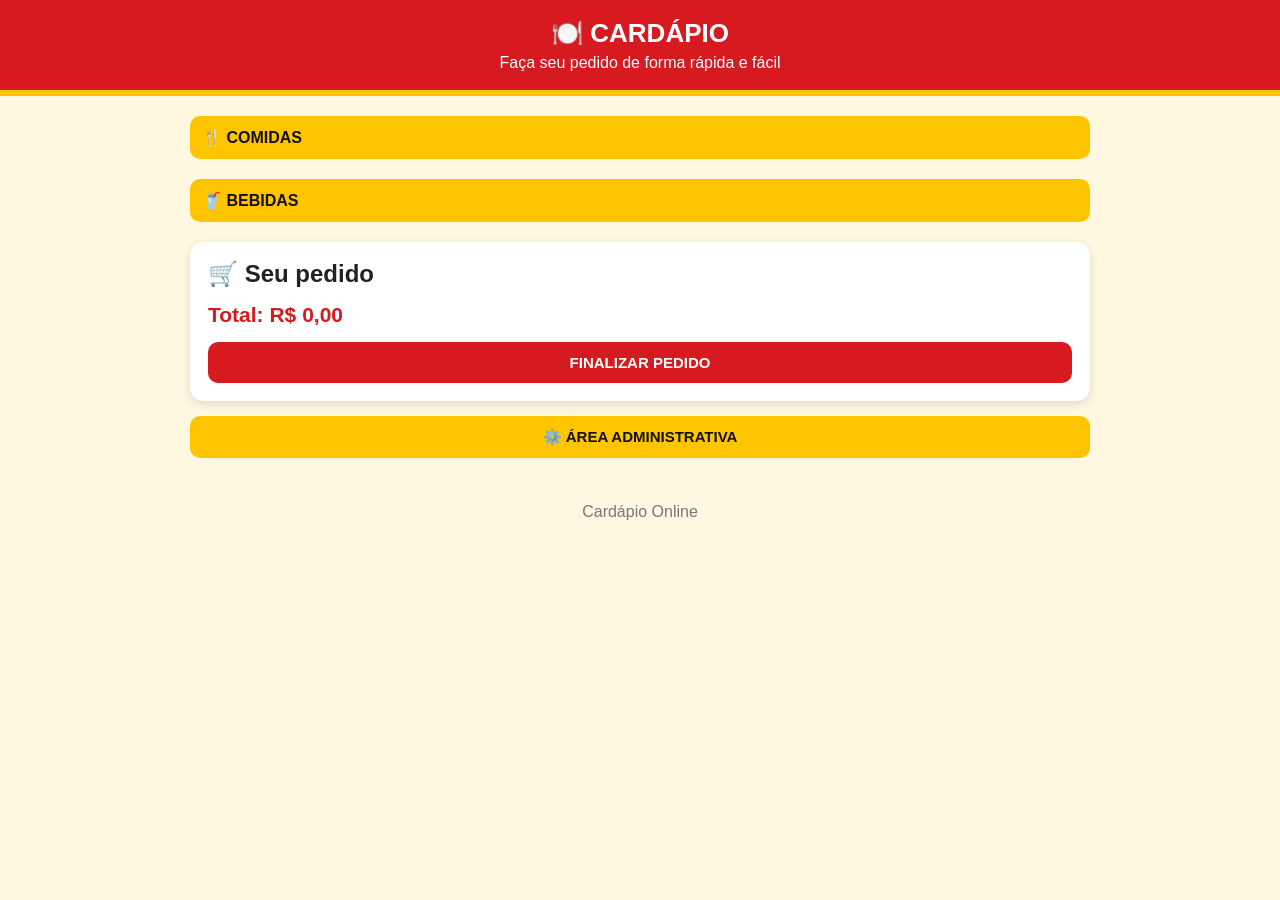
==== commit 7792e20b: "Update index.html" ====
--- a/index.html
+++ b/index.html
@@ -3,114 +3,236 @@
 <head>
 <meta charset="UTF-8">
 <meta name="viewport" content="width=device-width, initial-scale=1.0">
-<title>Cardápio</title>
+<title>Cardápio da Loja</title>
 
 <style>
-*{box-sizing:border-box}
+*{
+    box-sizing:border-box;
+    margin:0;
+    padding:0;
+    font-family:Arial,Helvetica,sans-serif;
+}
+
 body{
-  margin:0;
-  font-family:Arial,sans-serif;
-  background:#fff8e8;
-  color:#222;
-}
+    background:#fff8e1;
+    color:#222;
+}
+
 header{
-  background:linear-gradient(135deg,#d90000,#ffb000);
-  color:white;
-  padding:22px 15px;
-  text-align:center;
-}
-header h1{margin:0;font-size:28px}
-.container{max-width:900px;margin:auto;padding:20px}
+    background:#d71920;
+    color:#fff;
+    padding:18px;
+    text-align:center;
+    border-bottom:6px solid #ffc400;
+}
+
+header h1{
+    font-size:26px;
+    font-weight:900;
+}
+
+header p{
+    margin-top:5px;
+}
+
+.container{
+    width:94%;
+    max-width:900px;
+    margin:20px auto;
+}
+
+.section-title{
+    background:#ffc400;
+    color:#111;
+    padding:12px;
+    border-radius:10px;
+    margin:20px 0 12px;
+    font-weight:900;
+}
+
 .card{
-  background:white;
-  border-radius:15px;
-  padding:18px;
-  margin-bottom:18px;
-  box-shadow:0 3px 12px #0002;
-}
-h2{color:#d90000}
-.item{
-  border:2px solid #eee;
-  border-radius:12px;
-  padding:15px;
-  margin:10px 0;
-}
-.item h3{margin:0 0 7px}
-.preco{font-weight:bold;color:#d90000;font-size:18px}
+    background:#fff;
+    border-radius:14px;
+    padding:15px;
+    margin-bottom:12px;
+    box-shadow:0 3px 10px rgba(0,0,0,.12);
+    border-left:5px solid #d71920;
+}
+
+.card h3{
+    color:#d71920;
+    margin-bottom:6px;
+}
+
+.card p{
+    color:#555;
+    margin-bottom:10px;
+}
+
+.price{
+    font-weight:900;
+    font-size:18px;
+    color:#111;
+    margin-bottom:10px;
+}
+
 button{
-  border:0;
-  border-radius:10px;
-  padding:13px 18px;
-  font-size:16px;
-  font-weight:bold;
-  cursor:pointer;
-  touch-action:manipulation;
-}
-.btn{
-  background:#d90000;
-  color:white;
-  width:100%;
-  margin-top:10px;
-}
-.btn:hover{background:#b50000}
+    border:0;
+    border-radius:10px;
+    padding:12px 15px;
+    cursor:pointer;
+    font-weight:900;
+    font-size:15px;
+}
+
+.btn-red{
+    background:#d71920;
+    color:#fff;
+}
+
 .btn-yellow{
-  background:#ffb000;
-  color:#111;
-}
+    background:#ffc400;
+    color:#111;
+}
+
+button:active{
+    transform:scale(.97);
+}
+
+#pedidoBox{
+    background:#fff;
+    padding:18px;
+    border-radius:14px;
+    box-shadow:0 3px 10px rgba(0,0,0,.12);
+    margin-top:20px;
+}
+
+.item-pedido{
+    display:flex;
+    justify-content:space-between;
+    align-items:center;
+    gap:10px;
+    padding:10px 0;
+    border-bottom:1px solid #ddd;
+}
+
+.total{
+    font-size:21px;
+    font-weight:900;
+    margin:15px 0;
+    color:#d71920;
+}
+
 input,select,textarea{
-  width:100%;
-  padding:13px;
-  margin:7px 0 12px;
-  border:1px solid #ccc;
-  border-radius:9px;
-  font-size:16px;
-}
-.hidden{display:none!important}
-.admin-btn{
-  position:fixed;
-  right:12px;
-  bottom:12px;
-  background:#d90000;
-  color:white;
-  z-index:99;
-  box-shadow:0 3px 10px #0004;
-}
-.qty{
-  display:flex;
-  align-items:center;
-  gap:10px;
-  margin-top:10px;
-}
-.qty button{
-  padding:7px 13px;
-  background:#d90000;
-  color:white;
-}
-.qty span{font-size:18px;font-weight:bold}
-.total{
-  font-size:22px;
-  font-weight:bold;
-  color:#d90000;
-  margin:15px 0;
-}
+    width:100%;
+    padding:12px;
+    margin:6px 0 12px;
+    border:2px solid #ddd;
+    border-radius:9px;
+    font-size:15px;
+}
+
+label{
+    font-weight:700;
+}
+
+.hidden{
+    display:none!important;
+}
+
+.modal{
+    position:fixed;
+    inset:0;
+    background:rgba(0,0,0,.65);
+    display:flex;
+    justify-content:center;
+    align-items:center;
+    padding:15px;
+    z-index:9999;
+}
+
+.modal-content{
+    background:#fff;
+    width:100%;
+    max-width:600px;
+    max-height:90vh;
+    overflow:auto;
+    border-radius:15px;
+    padding:20px;
+}
+
+.modal-title{
+    background:#d71920;
+    color:#fff;
+    padding:15px;
+    border-radius:10px;
+    margin-bottom:15px;
+}
+
+.admin-card{
+    background:#fff8e1;
+    border:2px solid #ffc400;
+    padding:15px;
+    border-radius:12px;
+    margin-bottom:15px;
+}
+
+.admin-item{
+    display:flex;
+    justify-content:space-between;
+    align-items:center;
+    gap:8px;
+    padding:10px 0;
+    border-bottom:1px solid #ddd;
+}
+
+.admin-item:last-child{
+    border-bottom:0;
+}
+
+.small-btn{
+    padding:8px 10px;
+    font-size:13px;
+}
+
 .pix-box{
-  background:#fff3c4;
-  border:2px solid #ffb000;
-  border-radius:12px;
-  padding:15px;
-  margin:12px 0;
-}
-.success{
-  background:#e9ffe9;
-  border:2px solid #25a244;
-  padding:15px;
-  border-radius:12px;
-}
-.danger{
-  background:#ffe7e7;
-  color:#a00000;
-  padding:12px;
-  border-radius:10px;
+    background:#fff8e1;
+    border:2px solid #ffc400;
+    padding:15px;
+    border-radius:12px;
+    margin:15px 0;
+}
+
+.pix-key{
+    font-weight:900;
+    word-break:break-all;
+    margin:8px 0;
+}
+
+.whatsapp{
+    background:#25D366;
+    color:#fff;
+    width:100%;
+    margin-top:10px;
+}
+
+.close{
+    float:right;
+    background:#fff;
+    color:#d71920;
+    padding:7px 10px;
+}
+
+.empty{
+    text-align:center;
+    padding:20px;
+    color:#777;
+}
+
+footer{
+    text-align:center;
+    padding:25px;
+    color:#777;
 }
 </style>
 </head>
@@ -118,801 +240,849 @@
 <body>
 
 <header>
-  <h1>🍽️ Nosso Cardápio</h1>
-  <p>Comida boa, quentinha e bebida gelada!</p>
+    <h1>🍽️ CARDÁPIO</h1>
+    <p>Faça seu pedido de forma rápida e fácil</p>
 </header>
 
 <div class="container">
 
-  <div id="inicio">
-
-    <div class="card">
-      <h2>🍛 Comidas</h2>
-      <div id="comidas"></div>
+    <div class="section-title">
+        🍴 COMIDAS
     </div>
 
-    <div class="card">
-      <h2>🥤 Bebidas</h2>
-      <div id="bebidas"></div>
+    <div id="comidas"></div>
+
+    <div class="section-title">
+        🥤 BEBIDAS
     </div>
 
-  </div>
-
-  <div id="pedidoArea" class="card hidden">
-    <h2>🛒 Seu pedido</h2>
-
-    <div id="pedidoItens"></div>
-
-    <h3>🍱 Escolha sua quentinha</h3>
-
-    <div class="item">
-      <label>
-        <input type="radio" name="tamanho" value="Grande" data-preco="21">
-        Quentinha Grande — R$ 21,00
-      </label>
+    <div id="bebidas"></div>
+
+    <div id="pedidoBox">
+        <h2>🛒 Seu pedido</h2>
+        <div id="listaPedido"></div>
+
+        <div class="total">
+            Total: R$ <span id="total">0,00</span>
+        </div>
+
+        <button class="btn-red" style="width:100%;" onclick="abrirFinalizacao()">
+            FINALIZAR PEDIDO
+        </button>
     </div>
 
-    <div class="item">
-      <label>
-        <input type="radio" name="tamanho" value="Pequena" data-preco="18">
-        Quentinha Pequena — R$ 18,00
-      </label>
+    <button
+        class="btn-yellow"
+        style="width:100%;margin-top:15px;"
+        onclick="abrirAdmin()">
+        ⚙️ ÁREA ADMINISTRATIVA
+    </button>
+
+</div>
+
+<footer>
+    Cardápio Online
+</footer>
+
+
+<!-- MODAL FINALIZAÇÃO -->
+<div id="modalFinalizacao" class="modal hidden">
+    <div class="modal-content">
+
+        <div class="modal-title">
+            <button class="close" onclick="fecharModal('modalFinalizacao')">✕</button>
+            <h2>Finalizar pedido</h2>
+        </div>
+
+        <label>Nome</label>
+        <input id="clienteNome" type="text" placeholder="Digite seu nome">
+
+        <label>WhatsApp</label>
+        <input id="clienteTelefone" type="tel" placeholder="(21) 99999-9999">
+
+        <label>Endereço</label>
+        <textarea id="clienteEndereco" placeholder="Digite seu endereço"></textarea>
+
+        <label>Forma de pagamento</label>
+        <select id="formaPagamento" onchange="verificarPagamento()">
+            <option value="">Selecione</option>
+            <option value="Pix">Pix</option>
+            <option value="Dinheiro">Dinheiro</option>
+            <option value="Cartão">Cartão</option>
+        </select>
+
+        <div id="pixArea" class="pix-box hidden">
+            <h3>💳 Pagamento via Pix</h3>
+
+            <p>Chave Pix:</p>
+
+            <div class="pix-key" id="chavePixExibida">
+                Chave não cadastrada
+            </div>
+
+            <button class="btn-yellow" onclick="copiarPix()">
+                📋 COPIAR CHAVE PIX
+            </button>
+
+            <p style="margin-top:12px;">
+                Após realizar o pagamento, envie o comprovante pelo WhatsApp da loja.
+            </p>
+        </div>
+
+        <button
+            class="btn-red"
+            style="width:100%;margin-top:10px;"
+            onclick="enviarPedido()">
+            ENVIAR PEDIDO
+        </button>
+
     </div>
-
-    <div class="item">
-      <label>
-        <input type="radio" name="tamanho" value="Promoção" data-preco="10">
-        Quentinha Promoção — R$ 10,00
-      </label>
+</div>
+
+
+<!-- MODAL ADMIN LOGIN -->
+<div id="modalLogin" class="modal hidden">
+    <div class="modal-content">
+
+        <div class="modal-title">
+            <button class="close" onclick="fecharModal('modalLogin')">✕</button>
+            <h2>🔐 Área Administrativa</h2>
+        </div>
+
+        <label>Senha</label>
+        <input id="senhaAdmin" type="password" placeholder="Digite a senha">
+
+        <button
+            class="btn-red"
+            style="width:100%;"
+            onclick="entrarAdmin()">
+            ENTRAR
+        </button>
+
+        <p id="erroLogin"
+           style="color:#d71920;font-weight:bold;margin-top:10px;"></p>
+
     </div>
-
-    <h3>👤 Seus dados</h3>
-
-    <input id="nome" type="text" placeholder="Nome">
-    <input id="endereco" type="text" placeholder="Endereço">
-    <input id="numero" type="text" placeholder="Número">
-    <input id="complemento" type="text" placeholder="Complemento">
-
-    <h3>💳 Forma de pagamento</h3>
-
-    <select id="pagamento" onchange="mostrarPix()">
-      <option value="">Selecione</option>
-      <option value="Pix">Pix</option>
-      <option value="Dinheiro">Dinheiro</option>
-      <option value="Cartão">Cartão</option>
-    </select>
-
-    <div id="pixBox" class="pix-box hidden">
-      <strong>💠 Pagamento via Pix</strong>
-      <p>Chave Pix da loja:</p>
-      <p id="chavePix" style="font-size:18px;font-weight:bold;word-break:break-all"></p>
-
-      <button type="button" class="btn-yellow" onclick="copiarPix()">
-        📋 Copiar chave Pix
-      </button>
-
-      <p>
-        Depois de realizar o pagamento, envie o comprovante pelo WhatsApp
-        da loja.
-      </p>
+</div>
+
+
+<!-- MODAL ADMIN -->
+<div id="modalAdmin" class="modal hidden">
+    <div class="modal-content">
+
+        <div class="modal-title">
+            <button class="close" onclick="fecharModal('modalAdmin')">✕</button>
+            <h2>⚙️ Painel Administrativo</h2>
+        </div>
+
+        <div class="admin-card">
+
+            <h3>💳 Configuração do Pix</h3>
+
+            <label>Chave Pix</label>
+            <input
+                id="adminPix"
+                type="text"
+                placeholder="Digite sua chave Pix">
+
+            <label>WhatsApp da loja</label>
+            <input
+                id="adminWhatsApp"
+                type="tel"
+                placeholder="Ex: 5521974967664">
+
+            <button
+                class="btn-red"
+                style="width:100%;"
+                onclick="salvarConfiguracoes()">
+                SALVAR CONFIGURAÇÕES
+            </button>
+
+        </div>
+
+
+        <div class="admin-card">
+
+            <h3>🍴 Cadastrar comida</h3>
+
+            <label>Nome da comida</label>
+            <input id="novaComidaNome" type="text">
+
+            <label>Preço</label>
+            <input id="novaComidaPreco" type="number" step="0.01">
+
+            <button
+                class="btn-red"
+                style="width:100%;"
+                onclick="adicionarComida()">
+                + ADICIONAR COMIDA
+            </button>
+
+        </div>
+
+
+        <div class="admin-card">
+
+            <h3>🥤 Cadastrar bebida</h3>
+
+            <label>Nome da bebida</label>
+            <input id="novaBebidaNome" type="text">
+
+            <label>Preço</label>
+            <input id="novaBebidaPreco" type="number" step="0.01">
+
+            <button
+                class="btn-red"
+                style="width:100%;"
+                onclick="adicionarBebida()">
+                + ADICIONAR BEBIDA
+            </button>
+
+        </div>
+
+
+        <div class="admin-card">
+
+            <h3>🍴 Comidas cadastradas</h3>
+            <div id="adminComidas"></div>
+
+        </div>
+
+
+        <div class="admin-card">
+
+            <h3>🥤 Bebidas cadastradas</h3>
+            <div id="adminBebidas"></div>
+
+        </div>
+
     </div>
-
-    <div class="total">
-      Total: R$ <span id="total">0,00</span>
-    </div>
-
-    <button type="button" class="btn" onclick="finalizarPedido()">
-      ✅ Confirmar pedido e enviar pelo WhatsApp
-    </button>
-
-    <button type="button" class="btn-yellow" onclick="fecharPedido()">
-      ← Voltar para o cardápio
-    </button>
-  </div>
-
-  <div id="admin" class="card hidden">
-    <h2>🔐 Área Administrativa</h2>
-
-    <div id="loginAdmin">
-      <input id="senhaAdmin" type="password" placeholder="Senha do administrador">
-      <button type="button" class="btn" onclick="entrarAdmin()">
-        Entrar
-      </button>
-    </div>
-
-    <div id="painelAdmin" class="hidden">
-
-      <div class="card">
-        <h3>💠 Configuração do Pix</h3>
-        <input id="adminPix" type="text" placeholder="Chave Pix">
-        <button type="button" class="btn" onclick="salvarPix()">
-          Salvar chave Pix
-        </button>
-      </div>
-
-      <div class="card">
-        <h3>📱 WhatsApp da loja</h3>
-        <input id="adminWhats" type="text" value="21974967664">
-        <button type="button" class="btn" onclick="salvarWhats()">
-          Salvar WhatsApp
-        </button>
-      </div>
-
-      <div class="card">
-        <h3>🍛 Cadastrar comida</h3>
-        <input id="novaComida" placeholder="Nome da comida">
-        <input id="precoComida" type="number" step="0.01" placeholder="Preço">
-        <button type="button" class="btn" onclick="adicionarComida()">
-          ➕ Adicionar comida
-        </button>
-      </div>
-
-      <div class="card">
-        <h3>🥤 Cadastrar bebida</h3>
-        <input id="novaBebida" placeholder="Nome da bebida">
-        <input id="precoBebida" type="number" step="0.01" placeholder="Preço">
-        <button type="button" class="btn" onclick="adicionarBebida()">
-          ➕ Adicionar bebida
-        </button>
-      </div>
-
-      <div class="card">
-        <h3>📋 Itens cadastrados</h3>
-        <div id="listaAdmin"></div>
-      </div>
-
-      <button type="button" class="btn" onclick="sairAdmin()">
-        Sair da administração
-      </button>
-    </div>
-  </div>
-
 </div>
 
-<button type="button" class="admin-btn" onclick="abrirAdmin()">
-  ⚙️ ADM
-</button>
 
 <script>
-/* ================================
+
+/* =========================================================
+   DADOS
+========================================================= */
+
+let comidas = JSON.parse(localStorage.getItem("comidas")) || [
+    {
+        id: Date.now() + 1,
+        nome: "Quentinha Grande",
+        preco: 20
+    },
+    {
+        id: Date.now() + 2,
+        nome: "Quentinha Pequena",
+        preco: 15
+    }
+];
+
+let bebidas = JSON.parse(localStorage.getItem("bebidas")) || [
+    {id:1,nome:"Coca Cola 2LT",preco:15},
+    {id:2,nome:"Fanta Laranja 2LT",preco:12},
+    {id:3,nome:"Tobi 2LT",preco:7},
+    {id:4,nome:"Coca Cola Lata",preco:6},
+    {id:5,nome:"Guaraná Antarctica Lata",preco:6},
+    {id:6,nome:"Fanta Laranja Lata",preco:6},
+    {id:7,nome:"Coca Cola 600 ML",preco:8},
+    {id:8,nome:"Activ Plus Uva",preco:5}
+];
+
+let pedido = [];
+
+let configuracoes = JSON.parse(
+    localStorage.getItem("configuracoes")
+) || {
+    pix:"",
+    whatsapp:"5521974967664"
+};
+
+
+/* =========================================================
+   SALVAR
+========================================================= */
+
+function salvarDados(){
+
+    localStorage.setItem(
+        "comidas",
+        JSON.stringify(comidas)
+    );
+
+    localStorage.setItem(
+        "bebidas",
+        JSON.stringify(bebidas)
+    );
+
+    localStorage.setItem(
+        "configuracoes",
+        JSON.stringify(configuracoes)
+    );
+}
+
+
+/* =========================================================
+   FORMATAR PREÇO
+========================================================= */
+
+function dinheiro(valor){
+
+    return Number(valor).toLocaleString(
+        "pt-BR",
+        {
+            minimumFractionDigits:2,
+            maximumFractionDigits:2
+        }
+    );
+
+}
+
+
+/* =========================================================
+   MOSTRAR COMIDAS
+========================================================= */
+
+function renderComidas(){
+
+    const area = document.getElementById("comidas");
+
+    area.innerHTML = "";
+
+    if(comidas.length === 0){
+
+        area.innerHTML =
+            '<div class="empty">Nenhuma comida cadastrada.</div>';
+
+        return;
+    }
+
+    comidas.forEach(item => {
+
+        area.innerHTML += `
+
+            <div class="card">
+
+                <h3>${escapar(item.nome)}</h3>
+
+                <div class="price">
+                    R$ ${dinheiro(item.preco)}
+                </div>
+
+                <button
+                    class="btn-red"
+                    onclick="adicionarPedido('comida',${item.id})">
+
+                    + ADICIONAR PEDIDO
+
+                </button>
+
+            </div>
+
+        `;
+
+    });
+
+}
+
+
+/* =========================================================
+   MOSTRAR BEBIDAS
+========================================================= */
+
+function renderBebidas(){
+
+    const area = document.getElementById("bebidas");
+
+    area.innerHTML = "";
+
+    if(bebidas.length === 0){
+
+        area.innerHTML =
+            '<div class="empty">Nenhuma bebida cadastrada.</div>';
+
+        return;
+    }
+
+    bebidas.forEach(item => {
+
+        area.innerHTML += `
+
+            <div class="card">
+
+                <h3>${escapar(item.nome)}</h3>
+
+                <div class="price">
+                    R$ ${dinheiro(item.preco)}
+                </div>
+
+                <button
+                    class="btn-red"
+                    onclick="adicionarPedido('bebida',${item.id})">
+
+                    + ADICIONAR PEDIDO
+
+                </button>
+
+            </div>
+
+        `;
+
+    });
+
+}
+
+
+/* =========================================================
+   ADICIONAR PEDIDO
+========================================================= */
+
+function adicionarPedido(tipo,id){
+
+    let item;
+
+    if(tipo === "comida"){
+
+        item = comidas.find(x => x.id == id);
+
+    }else{
+
+        item = bebidas.find(x => x.id == id);
+
+    }
+
+    if(!item) return;
+
+    pedido.push({
+
+        tipo:tipo,
+        id:item.id,
+        nome:item.nome,
+        preco:Number(item.preco)
+
+    });
+
+    renderPedido();
+
+    document.getElementById("pedidoBox")
+        .scrollIntoView({
+            behavior:"smooth"
+        });
+
+}
+
+
+/* =========================================================
+   RENDER PEDIDO
+========================================================= */
+
+function renderPedido(){
+
+    const area =
+        document.getElementById("listaPedido");
+
+    area.innerHTML = "";
+
+    let total = 0;
+
+    if(pedido.length === 0){
+
+        area.innerHTML =
+            '<div class="empty">Seu pedido está vazio.</div>';
+
+    }
+
+    pedido.forEach((item,index) => {
+
+        total += Number(item.preco);
+
+        area.innerHTML += `
+
+            <div class="item-pedido">
+
+                <div>
+                    <strong>${escapar(item.nome)}</strong><br>
+                    R$ ${dinheiro(item.preco)}
+                </div>
+
+                <button
+                    class="btn-red small-btn"
+                    onclick="removerPedido(${index})">
+
+                    REMOVER
+
+                </button>
+
+            </div>
+
+        `;
+
+    });
+
+    document.getElementById("total").textContent =
+        dinheiro(total);
+
+}
+
+
+function removerPedido(index){
+
+    pedido.splice(index,1);
+
+    renderPedido();
+
+}
+
+
+/* =========================================================
+   FINALIZAR
+========================================================= */
+
+function abrirFinalizacao(){
+
+    if(pedido.length === 0){
+
+        alert("Adicione pelo menos um item ao pedido.");
+
+        return;
+    }
+
+    document.getElementById(
+        "modalFinalizacao"
+    ).classList.remove("hidden");
+
+    document.getElementById(
+        "chavePixExibida"
+    ).textContent =
+        configuracoes.pix || "Chave Pix não cadastrada.";
+
+}
+
+
+function verificarPagamento(){
+
+    const forma =
+        document.getElementById("formaPagamento").value;
+
+    const pix =
+        document.getElementById("pixArea");
+
+    if(forma === "Pix"){
+
+        pix.classList.remove("hidden");
+
+        document.getElementById(
+            "chavePixExibida"
+        ).textContent =
+            configuracoes.pix ||
+            "Chave Pix não cadastrada.";
+
+    }else{
+
+        pix.classList.add("hidden");
+
+    }
+
+}
+
+
+/* =========================================================
+   COPIAR PIX
+========================================================= */
+
+function copiarPix(){
+
+    if(!configuracoes.pix){
+
+        alert("A loja ainda não cadastrou uma chave Pix.");
+
+        return;
+    }
+
+    navigator.clipboard.writeText(
+        configuracoes.pix
+    ).then(() => {
+
+        alert("Chave Pix copiada!");
+
+    }).catch(() => {
+
+        alert(
+            "Chave Pix: " +
+            configuracoes.pix
+        );
+
+    });
+
+}
+
+
+/* =========================================================
+   ENVIAR PEDIDO WHATSAPP
+========================================================= */
+
+function enviarPedido(){
+
+    const nome =
+        document.getElementById("clienteNome").value.trim();
+
+    const telefone =
+        document.getElementById("clienteTelefone").value.trim();
+
+    const endereco =
+        document.getElementById("clienteEndereco").value.trim();
+
+    const pagamento =
+        document.getElementById("formaPagamento").value;
+
+    if(!nome){
+
+        alert("Digite seu nome.");
+
+        return;
+    }
+
+    if(!telefone){
+
+        alert("Digite seu WhatsApp.");
+
+        return;
+    }
+
+    if(!endereco){
+
+        alert("Digite seu endereço.");
+
+        return;
+    }
+
+    if(!pagamento){
+
+        alert("Escolha a forma de pagamento.");
+
+        return;
+    }
+
+
+    let total = 0;
+
+    let textoItens = "";
+
+    pedido.forEach(item => {
+
+        total += Number(item.preco);
+
+        textoItens +=
+            `• ${item.nome} - R$ ${dinheiro(item.preco)}%0A`;
+
+    });
+
+
+    let mensagem =
+        `*NOVO PEDIDO*%0A%0A` +
+
+        `*Nome:* ${encodeURIComponent(nome)}%0A` +
+
+        `*WhatsApp:* ${encodeURIComponent(telefone)}%0A` +
+
+        `*Endereço:* ${encodeURIComponent(endereco)}%0A%0A` +
+
+        `*ITENS:*%0A` +
+
+        textoItens +
+
+        `%0A*TOTAL: R$ ${dinheiro(total)}*%0A` +
+
+        `*Pagamento:* ${encodeURIComponent(pagamento)}`;
+
+
+    if(pagamento === "Pix"){
+
+        mensagem +=
+            `%0A%0A*PAGAMENTO PIX*%0A` +
+            `Chave Pix: ${encodeURIComponent(configuracoes.pix)}` +
+            `%0A%0A⚠️ Após realizar o pagamento, envie o comprovante neste WhatsApp.`;
+
+    }
+
+
+    let numero =
+        String(configuracoes.whatsapp)
+        .replace(/\D/g,"");
+
+
+    if(!numero){
+
+        alert(
+            "O WhatsApp da loja não foi cadastrado no painel ADM."
+        );
+
+        return;
+    }
+
+
+    const url =
+        `https://wa.me/${numero}?text=${mensagem}`;
+
+
+    window.open(url,"_blank");
+
+}
+
+
+/* =========================================================
+   ADMIN
+========================================================= */
+
+function abrirAdmin(){
+
+    document.getElementById(
+        "modalLogin"
+    ).classList.remove("hidden");
+
+    document.getElementById(
+        "senhaAdmin"
+    ).value = "";
+
+    document.getElementById(
+        "erroLogin"
+    ).textContent = "";
+
+}
+
+
+function entrarAdmin(){
+
+    const senha =
+        document.getElementById("senhaAdmin").value;
+
+    /*
+       SENHA PADRÃO:
+       1234
+
+       Você pode mudar aqui.
+    */
+
+    if(senha === "1234"){
+
+        fecharModal("modalLogin");
+
+        abrirPainelAdmin();
+
+    }else{
+
+        document.getElementById(
+            "erroLogin"
+        ).textContent =
+            "Senha incorreta.";
+
+    }
+
+}
+
+
+function abrirPainelAdmin(){
+
+    document.getElementById(
+        "modalAdmin"
+    ).classList.remove("hidden");
+
+    document.getElementById(
+        "adminPix"
+    ).value =
+        configuracoes.pix || "";
+
+    document.getElementById(
+        "adminWhatsApp"
+    ).value =
+        configuracoes.whatsapp || "";
+
+    renderAdmin();
+
+}
+
+
+/* =========================================================
    CONFIGURAÇÕES
-================================ */
-
-const SENHA_ADMIN = "1234";
-
-let comidas = JSON.parse(localStorage.getItem("comidas")) || [
-  {id:1,nome:"Comida do dia",preco:21}
-];
-
-let bebidas = JSON.parse(localStorage.getItem("bebidas")) || [
-  {id:1,nome:"Coca-Cola 2LT",preco:15},
-  {id:2,nome:"Fanta Laranja 2LT",preco:12},
-  {id:3,nome:"Tobi 2LT",preco:7},
-  {id:4,nome:"Coca-Cola Lata",preco:6},
-  {id:5,nome:"Guaraná Antarctica Lata",preco:6},
-  {id:6,nome:"Fanta Laranja Lata",preco:6},
-  {id:7,nome:"Coca-Cola 600 ML",preco:8},
-  {id:8,nome:"Ativ Plus Uva",preco:0}
-];
-
-let carrinho = JSON.parse(localStorage.getItem("carrinho")) || [];
-
-let chavePix =
-  localStorage.getItem("chavePix") || "";
-
-let whatsapp =
-  localStorage.getItem("whatsapp") || "21974967664";
-
-/* ================================
-   INICIALIZAÇÃO
-================================ */
-
-document.addEventListener("DOMContentLoaded", function(){
-  renderizarTudo();
-  atualizarPedido();
-});
-
-/* ================================
-   CARDÁPIO
-================================ */
-
-function renderizarTudo(){
-  renderizarComidas();
-  renderizarBebidas();
-  renderizarAdmin();
-}
-
-function dinheiro(valor){
-  return Number(valor || 0).toFixed(2).replace(".",",");
-}
-
-function renderizarComidas(){
-  const area = document.getElementById("comidas");
-
-  if(!comidas.length){
-    area.innerHTML = "<p>Nenhuma comida cadastrada.</p>";
-    return;
-  }
-
-  area.innerHTML = comidas.map(item => `
-    <div class="item">
-      <h3>${esc(item.nome)}</h3>
-      <div class="preco">R$ ${dinheiro(item.preco)}</div>
-
-      <button
-        type="button"
-        class="btn"
-        onclick="adicionarPedido('comida',${item.id})">
-        ➕ Adicionar pedido
-      </button>
-    </div>
-  `).join("");
-}
-
-function renderizarBebidas(){
-  const area = document.getElementById("bebidas");
-
-  if(!bebidas.length){
-    area.innerHTML = "<p>Nenhuma bebida cadastrada.</p>";
-    return;
-  }
-
-  area.innerHTML = bebidas.map(item => `
-    <div class="item">
-      <h3>${esc(item.nome)}</h3>
-      <div class="preco">
-        ${Number(item.preco) > 0 ? "R$ " + dinheiro(item.preco) : "Preço não informado"}
-      </div>
-
-      <button
-        type="button"
-        class="btn"
-        onclick="adicionarPedido('bebida',${item.id})">
-        ➕ Adicionar pedido
-      </button>
-    </div>
-  `).join("");
-}
-
-/* ================================
-   CARRINHO
-================================ */
-
-function adicionarPedido(tipo,id){
-  let item;
-
-  if(tipo === "comida"){
-    item = comidas.find(x => x.id === id);
-  }else{
-    item = bebidas.find(x => x.id === id);
-  }
-
-  if(!item) return;
-
-  const existente = carrinho.find(
-    x => x.tipo === tipo && x.id === id
-  );
-
-  if(existente){
-    existente.quantidade++;
-  }else{
-    carrinho.push({
-      tipo:tipo,
-      id:id,
-      nome:item.nome,
-      preco:Number(item.preco || 0),
-      quantidade:1
+========================================================= */
+
+function salvarConfiguracoes(){
+
+    configuracoes.pix =
+        document.getElementById(
+            "adminPix"
+        ).value.trim();
+
+    configuracoes.whatsapp =
+        document.getElementById(
+            "adminWhatsApp"
+        ).value.trim();
+
+    salvarDados();
+
+    alert("Configurações salvas com sucesso!");
+
+}
+
+
+/* =========================================================
+   ADMIN - COMIDAS
+========================================================= */
+
+function adicionarComida(){
+
+    const nome =
+        document.getElementById(
+            "novaComidaNome"
+        ).value.trim();
+
+    const preco =
+        Number(
+            document.getElementById(
+                "novaComidaPreco"
+            ).value
+        );
+
+
+    if(!nome){
+
+        alert("Digite o nome da comida.");
+
+        return;
+    }
+
+    if(!preco || preco < 0){
+
+        alert("Digite um preço válido.");
+
+        return;
+    }
+
+
+    comidas.push({
+
+        id:Date.now(),
+
+        nome:nome,
+
+        preco:preco
+
     });
-  }
-
-  salvarCarrinho();
-  abrirPedido();
-  atualizarPedido();
-}
-
-function alterarQuantidade(index,valor){
-  if(!carrinho[index]) return;
-
-  carrinho[index].quantidade += valor;
-
-  if(carrinho[index].quantidade <= 0){
-    carrinho.splice(index,1);
-  }
-
-  salvarCarrinho();
-  atualizarPedido();
-}
-
-function salvarCarrinho(){
-  localStorage.setItem("carrinho",JSON.stringify(carrinho));
-}
-
-function atualizarPedido(){
-  const area = document.getElementById("pedidoItens");
-
-  if(!carrinho.length){
-    area.innerHTML = "<p>Seu pedido está vazio.</p>";
-  }else{
-    area.innerHTML = carrinho.map((item,index)=>`
-      <div class="item">
-        <strong>${esc(item.nome)}</strong>
-        <p>R$ ${dinheiro(item.preco)} cada</p>
-
-        <div class="qty">
-          <button type="button" onclick="alterarQuantidade(${index},-1)">−</button>
-          <span>${item.quantidade}</span>
-          <button type="button" onclick="alterarQuantidade(${index},1)">+</button>
-        </div>
-      </div>
-    `).join("");
-  }
-
-  calcularTotal();
-}
-
-function calcularTotal(){
-  let total = 0;
-
-  carrinho.forEach(item=>{
-    total += Number(item.preco) * item.quantidade;
-  });
-
-  const tamanho = document.querySelector(
-    'input[name="tamanho"]:checked'
-  );
-
-  if(tamanho){
-    total += Number(tamanho.dataset.preco);
-  }
-
-  document.getElementById("total").textContent = dinheiro(total);
-}
-
-document.querySelectorAll('input[name="tamanho"]').forEach(input=>{
-  input.addEventListener("change",calcularTotal);
-});
-
-/* ================================
-   PEDIDO
-================================ */
-
-function abrirPedido(){
-  document.getElementById("inicio").classList.add("hidden");
-  document.getElementById("pedidoArea").classList.remove("hidden");
-  window.scrollTo({top:0,behavior:"smooth"});
-}
-
-function fecharPedido(){
-  document.getElementById("pedidoArea").classList.add("hidden");
-  document.getElementById("inicio").classList.remove("hidden");
-  window.scrollTo({top:0,behavior:"smooth"});
-}
-
-function mostrarPix(){
-  const pagamento =
-    document.getElementById("pagamento").value;
-
-  const box =
-    document.getElementById("pixBox");
-
-  if(pagamento === "Pix"){
-    box.classList.remove("hidden");
-
-    document.getElementById("chavePix").textContent =
-      chavePix || "A chave Pix ainda não foi cadastrada.";
-  }else{
-    box.classList.add("hidden");
-  }
-}
-
-function copiarPix(){
-  if(!chavePix){
-    alert("A chave Pix ainda não foi cadastrada.");
-    return;
-  }
-
-  navigator.clipboard.writeText(chavePix)
-    .then(()=>{
-      alert("Chave Pix copiada!");
-    })
-    .catch(()=>{
-      prompt("Copie a chave Pix:",chavePix);
-    });
-}
-
-/* ================================
-   FINALIZAR PEDIDO
-================================ */
-
-function finalizarPedido(){
-
-  if(!carrinho.length){
-    alert("Adicione algum item ao pedido.");
-    return;
-  }
-
-  const nome =
-    document.getElementById("nome").value.trim();
-
-  const endereco =
-    document.getElementById("endereco").value.trim();
-
-  const numero =
-    document.getElementById("numero").value.trim();
-
-  const complemento =
-    document.getElementById("complemento").value.trim();
-
-  const pagamento =
-    document.getElementById("pagamento").value;
-
-  const tamanho =
-    document.querySelector(
-      'input[name="tamanho"]:checked'
-    );
-
-  if(!nome){
-    alert("Digite seu nome.");
-    document.getElementById("nome").focus();
-    return;
-  }
-
-  if(!endereco){
-    alert("Digite seu endereço.");
-    document.getElementById("endereco").focus();
-    return;
-  }
-
-  if(!tamanho){
-    alert("Escolha o tamanho da quentinha.");
-    return;
-  }
-
-  if(!pagamento){
-    alert("Escolha a forma de pagamento.");
-    return;
-  }
-
-  if(pagamento === "Pix" && !chavePix){
-    alert("A loja ainda não cadastrou a chave Pix.");
-    return;
-  }
-
-  const numeroPedido =
-    gerarNumeroPedido();
-
-  let total = 0;
-
-  let itensTexto = "";
-
-  carrinho.forEach(item=>{
-    const subtotal =
-      Number(item.preco) * item.quantidade;
-
-    total += subtotal;
-
-    itensTexto +=
-      `${item.quantidade}x ${item.nome} - R$ ${dinheiro(subtotal)}\n`;
-  });
-
-  total += Number(tamanho.dataset.preco);
-
-  itensTexto +=
-    `1x Quentinha ${tamanho.value} - R$ ${dinheiro(tamanho.dataset.preco)}\n`;
-
-  const enderecoCompleto =
-    `${endereco}, ${numero}${complemento ? " - " + complemento : ""}`;
-
-  let mensagem =
-`PEDIDO CONFIRMADO ✅
-
-Número do pedido: #${numeroPedido}
-
-Nome: ${nome}
-
-Endereço: ${enderecoCompleto}
-
-Itens:
-${itensTexto}
-Forma de pagamento: ${pagamento}
-
-TOTAL: R$ ${dinheiro(total)}`;
-
-  if(pagamento === "Pix"){
-    mensagem +=
-`\n\nPagamento via Pix.
-Comprovante será enviado pelo WhatsApp.`;
-  }
-
-  const numeroWhats =
-    whatsapp.replace(/\D/g,"");
-
-  const url =
-    "https://wa.me/" +
-    numeroWhats +
-    "?text=" +
-    encodeURIComponent(mensagem);
-
-  alert(
-    pagamento === "Pix"
-      ? "Pedido confirmado! Agora envie o comprovante pelo WhatsApp da loja."
-      : "Pedido confirmado! O WhatsApp da loja será aberto."
-  );
-
-  window.location.href = url;
-}
-
-function gerarNumeroPedido(){
-  let numero =
-    Number(localStorage.getItem("ultimoPedido") || 0) + 1;
-
-  localStorage.setItem(
-    "ultimoPedido",
-    numero
-  );
-
-  return String(numero).padStart(4,"0");
-}
-
-/* ================================
-   ADMIN
-================================ */
-
-function abrirAdmin(){
-  document.getElementById("admin")
-    .classList.remove("hidden");
-
-  document.getElementById("inicio")
-    .classList.add("hidden");
-
-  document.getElementById("pedidoArea")
-    .classList.add("hidden");
-
-  document.getElementById("adminPix").value =
-    chavePix;
-
-  document.getElementById("adminWhats").value =
-    whatsapp;
-
-  window.scrollTo({top:0,behavior:"smooth"});
-}
-
-function entrarAdmin(){
-
-  const senha =
-    document.getElementById("senhaAdmin").value;
-
-  if(senha !== SENHA_ADMIN){
-    alert("Senha incorreta.");
-    return;
-  }
-
-  document.getElementById("loginAdmin")
-    .classList.add("hidden");
-
-  document.getElementById("painelAdmin")
-    .classList.remove("hidden");
-
-  renderizarAdmin();
-}
-
-function sairAdmin(){
-
-  document.getElementById("painelAdmin")
-    .classList.add("hidden");
-
-  document.getElementById("loginAdmin")
-    .classList.remove("hidden");
-
-  document.getElementById("senhaAdmin").value = "";
-
-  document.getElementById("admin")
-    .classList.add("hidden");
-
-  document.getElementById("inicio")
-    .classList.remove("hidden");
-}
-
-function salvarPix(){
-
-  chavePix =
-    document.getElementById("adminPix")
-      .value.trim();
-
-  localStorage.setItem(
-    "chavePix",
-    chavePix
-  );
-
-  alert("Chave Pix salva com sucesso!");
-
-  document.getElementById("chavePix")
-    .textContent = chavePix;
-}
-
-function salvarWhats(){
-
-  whatsapp =
-    document.getElementById("adminWhats")
-      .value.trim();
-
-  localStorage.setItem(
-    "whatsapp",
-    whatsapp
-  );
-
-  alert("WhatsApp salvo com sucesso!");
-}
-
-function adicionarComida(){
-
-  const nome =
-    document.getElementById("novaComida")
-      .value.trim();
-
-  const preco =
-    Number(document.getElementById("precoComida").value);
-
-  if(!nome || !preco){
-    alert("Preencha nome e preço.");
-    return;
-  }
-
-  comidas.push({
-    id:Date.now(),
-    nome:nome,
-    preco:preco
-  });
-
-  localStorage.setItem(
-    "comidas",
-    JSON.stringify(comidas)
-  );
-
-  document.getElementById("novaComida").value="";
-  document.getElementById("precoComida").value="";
-
-  renderizarTudo();
-
-  alert("Comida adicionada!");
-}
-
-function adicionarBebida(){
-
-  const nome =
-    document.getElementById("novaBebida")
-      .value.trim();
-
-  const preco =
-    Number(document.getElementById("precoBebida").value);
-
-  if(!nome || !preco){
-    alert("Preencha nome e preço.");
-    return;
-  }
-
-  bebidas.push({
-    id:Date.now(),
-    nome:nome,
-    preco:preco
-  });
-
-  localStorage.setItem(
-    "bebidas",
-    JSON.stringify(bebidas)
-  );
-
-  document.getElementById("novaBebida").value="";
-  document.getElementById("precoBebida").value="";
-
-  renderizarTudo();
-
-  alert("Bebida adicionada!");
-}
-
-function excluirComida(id){
-
-  if(!confirm("Excluir esta comida?")) return;
-
-  comidas =
-    comidas.filter(x=>x.id!==id);
-
-  localStorage.setItem(
-    "comidas",
-    JSON.stringify(comidas)
-  );
-
-  renderizarTudo();
-}
-
-function excluirBebida(id){
-
-  if(!confirm("Excluir esta bebida?")) return;
-
-  bebidas =
-    bebidas.filter(x=>x.id!==id);
-
-  localStorage.setItem(
-    "bebidas",
-    JSON.stringify(bebidas)
-  );
-
-  renderizarTudo();
-}
-
-function renderizarAdmin(){
-
-  const area =
-    document.getElementById("listaAdmin");
-
-  if(!area) return;
-
-  let html = "";
-
-  html += "<h4>Comidas</h4>";
-
-  comidas.forEach(item=>{
-    html += `
-      <div class="item">
-        ${esc(item.nome)} — R$ ${dinheiro(item.preco)}
-        <button
-          type="button"
-          class="btn"
-          onclick="excluirComida(${item.id})">
-          🗑️ Excluir
-        </button>
-      </div>
-    `;
-  });
-
-  html += "<h4>Bebidas</h4>";
-
-  bebidas.forEach(item=>{
-    html += `
-      <div class="item">
-        ${esc(item.nome)} — R$ ${dinheiro(item.preco)}
-        <button
-          type="button"
-          class="btn"
-          onclick="excluirBebida(${item.id})">
-          🗑️ Excluir
-        </button>
-      </div>
-    `;
-  });
-
-  area.innerHTML = html;
-}
-
-/* ================================
-   SEGURANÇA DO TEXTO
-================================ */
-
-function esc(text){
-  return String(text)
-    .replaceAll("&","&amp;")
-    .replaceAll("<","&lt;")
-    .replaceAll(">","&gt;")
-    .replaceAll('"',"&quot;")
-    .replaceAll("'","&#039;");
-}
-
-/* ================================
-   GARANTE FUNCIONAMENTO DOS TOQUES
-================================ */
-
-document.addEventListener("click",function(e){
-
-  const botao =
-    e.target.closest("button");
-
-  if(!botao) return;
-
-  e.stopPropagation();
-
-},true);
-
-</script>
-
-</body>
-          </html>
+
+
+    salvarDados();
+
+    document.getElementById(
+        "novaComidaNome"
+    ).value = "";
+
+    document.getElementById(
+        "novaComidaPreco"
+    ).value = "";
+
+    renderComidas();
+
+    renderAdmin();
+
+    alert("Comida adicionada!"
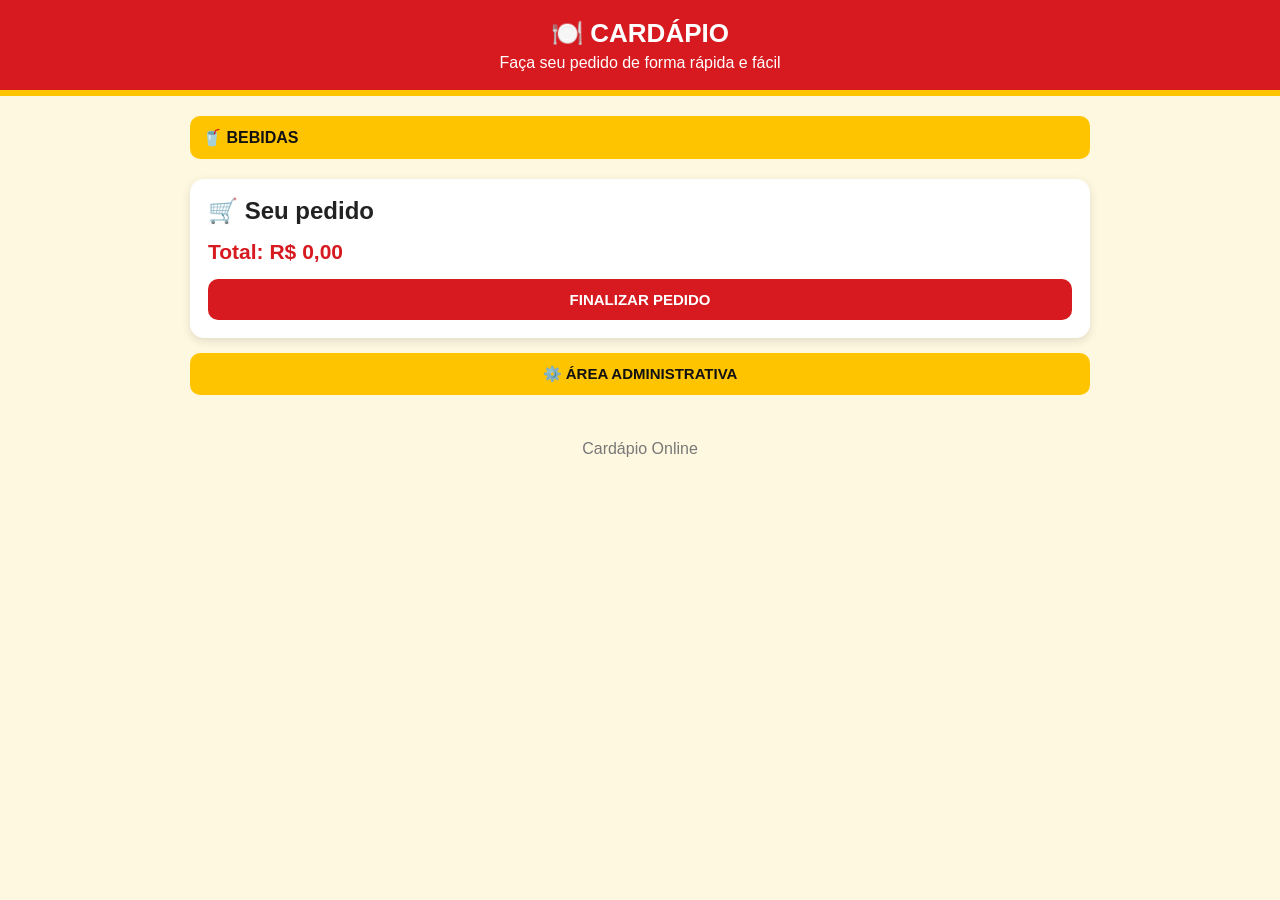
==== commit e190d1ba: "Remove default comida items from localStorage Removed default comida items from localStorage initial" ====
--- a/index.html
+++ b/index.html
@@ -246,13 +246,7 @@
 
 <div class="container">
 
-    <div class="section-title">
-        🍴 COMIDAS
-    </div>
-
-    <div id="comidas"></div>
-
-    <div class="section-title">
+        <div class="section-title">
         🥤 BEBIDAS
     </div>
 
@@ -466,18 +460,7 @@
    DADOS
 ========================================================= */
 
-let comidas = JSON.parse(localStorage.getItem("comidas")) || [
-    {
-        id: Date.now() + 1,
-        nome: "Quentinha Grande",
-        preco: 20
-    },
-    {
-        id: Date.now() + 2,
-        nome: "Quentinha Pequena",
-        preco: 15
-    }
-];
+let comidas = JSON.parse(localStorage.getItem("comidas")) || [];
 
 let bebidas = JSON.parse(localStorage.getItem("bebidas")) || [
     {id:1,nome:"Coca Cola 2LT",preco:15},
@@ -1085,4 +1068,18 @@
 
     renderAdmin();
 
-    alert("Comida adicionada!"
+    alert("Comida adicionada!");
+
+}
+
+
+/* =========================================================
+   ADMIN - BEBIDAS
+========================================================= */
+
+function adicionarBebida(){
+
+    const nome =
+        document.getElementById(
+            "novaBebidaNome"
+        ).value.tr
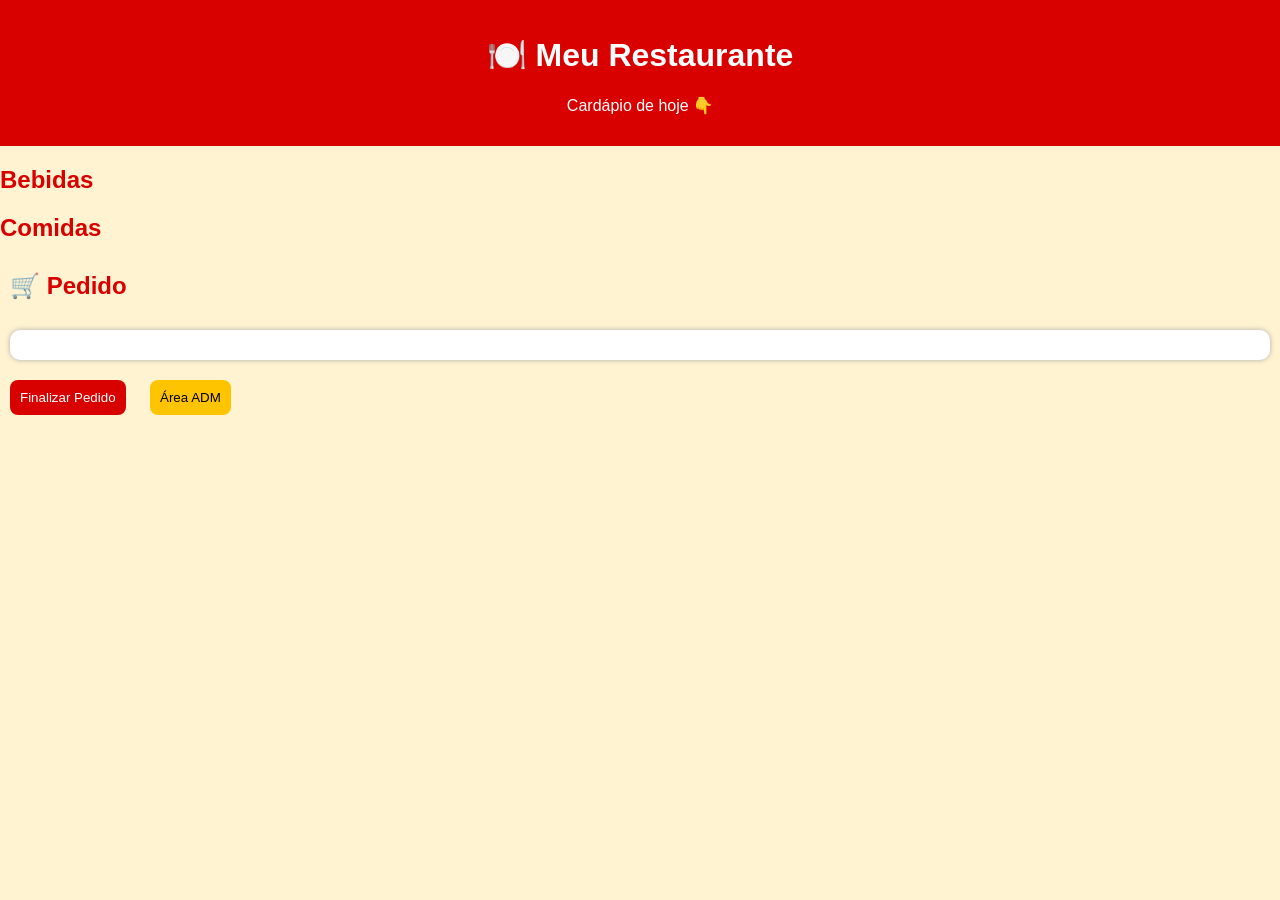
==== commit a0f03d54: "Refactor HTML structure and styles for menu Updated the title and various styles in the HTML file, i" ====
--- a/index.html
+++ b/index.html
@@ -3,236 +3,50 @@
 <head>
 <meta charset="UTF-8">
 <meta name="viewport" content="width=device-width, initial-scale=1.0">
-<title>Cardápio da Loja</title>
+<title>Cardápio</title>
 
 <style>
-*{
-    box-sizing:border-box;
-    margin:0;
-    padding:0;
-    font-family:Arial,Helvetica,sans-serif;
-}
-
 body{
-    background:#fff8e1;
-    color:#222;
-}
-
+font-family:Arial;
+margin:0;
+background:#fff3d1;
+}
 header{
-    background:#d71920;
-    color:#fff;
-    padding:18px;
-    text-align:center;
-    border-bottom:6px solid #ffc400;
-}
-
-header h1{
-    font-size:26px;
-    font-weight:900;
-}
-
-header p{
-    margin-top:5px;
-}
-
-.container{
-    width:94%;
-    max-width:900px;
-    margin:20px auto;
-}
-
-.section-title{
-    background:#ffc400;
-    color:#111;
-    padding:12px;
-    border-radius:10px;
-    margin:20px 0 12px;
-    font-weight:900;
-}
-
+background:#d90000;
+color:white;
+padding:15px;
+text-align:center;
+}
+h2{
+color:#d90000;
+}
+button{
+background:#d90000;
+color:white;
+border:0;
+padding:10px;
+border-radius:8px;
+cursor:pointer;
+}
 .card{
-    background:#fff;
-    border-radius:14px;
-    padding:15px;
-    margin-bottom:12px;
-    box-shadow:0 3px 10px rgba(0,0,0,.12);
-    border-left:5px solid #d71920;
-}
-
-.card h3{
-    color:#d71920;
-    margin-bottom:6px;
-}
-
-.card p{
-    color:#555;
-    margin-bottom:10px;
-}
-
-.price{
-    font-weight:900;
-    font-size:18px;
-    color:#111;
-    margin-bottom:10px;
-}
-
-button{
-    border:0;
-    border-radius:10px;
-    padding:12px 15px;
-    cursor:pointer;
-    font-weight:900;
-    font-size:15px;
-}
-
-.btn-red{
-    background:#d71920;
-    color:#fff;
-}
-
-.btn-yellow{
-    background:#ffc400;
-    color:#111;
-}
-
-button:active{
-    transform:scale(.97);
-}
-
-#pedidoBox{
-    background:#fff;
-    padding:18px;
-    border-radius:14px;
-    box-shadow:0 3px 10px rgba(0,0,0,.12);
-    margin-top:20px;
-}
-
-.item-pedido{
-    display:flex;
-    justify-content:space-between;
-    align-items:center;
-    gap:10px;
-    padding:10px 0;
-    border-bottom:1px solid #ddd;
-}
-
-.total{
-    font-size:21px;
-    font-weight:900;
-    margin:15px 0;
-    color:#d71920;
-}
-
-input,select,textarea{
-    width:100%;
-    padding:12px;
-    margin:6px 0 12px;
-    border:2px solid #ddd;
-    border-radius:9px;
-    font-size:15px;
-}
-
-label{
-    font-weight:700;
-}
-
-.hidden{
-    display:none!important;
-}
-
-.modal{
-    position:fixed;
-    inset:0;
-    background:rgba(0,0,0,.65);
-    display:flex;
-    justify-content:center;
-    align-items:center;
-    padding:15px;
-    z-index:9999;
-}
-
-.modal-content{
-    background:#fff;
-    width:100%;
-    max-width:600px;
-    max-height:90vh;
-    overflow:auto;
-    border-radius:15px;
-    padding:20px;
-}
-
-.modal-title{
-    background:#d71920;
-    color:#fff;
-    padding:15px;
-    border-radius:10px;
-    margin-bottom:15px;
-}
-
-.admin-card{
-    background:#fff8e1;
-    border:2px solid #ffc400;
-    padding:15px;
-    border-radius:12px;
-    margin-bottom:15px;
-}
-
-.admin-item{
-    display:flex;
-    justify-content:space-between;
-    align-items:center;
-    gap:8px;
-    padding:10px 0;
-    border-bottom:1px solid #ddd;
-}
-
-.admin-item:last-child{
-    border-bottom:0;
-}
-
-.small-btn{
-    padding:8px 10px;
-    font-size:13px;
-}
-
-.pix-box{
-    background:#fff8e1;
-    border:2px solid #ffc400;
-    padding:15px;
-    border-radius:12px;
-    margin:15px 0;
-}
-
-.pix-key{
-    font-weight:900;
-    word-break:break-all;
-    margin:8px 0;
-}
-
-.whatsapp{
-    background:#25D366;
-    color:#fff;
-    width:100%;
-    margin-top:10px;
-}
-
-.close{
-    float:right;
-    background:#fff;
-    color:#d71920;
-    padding:7px 10px;
-}
-
-.empty{
-    text-align:center;
-    padding:20px;
-    color:#777;
-}
-
-footer{
-    text-align:center;
-    padding:25px;
-    color:#777;
+background:white;
+margin:10px;
+padding:15px;
+border-radius:10px;
+box-shadow:0 0 5px #aaa;
+}
+#adm{
+display:none;
+padding:15px;
+}
+input{
+padding:10px;
+margin:5px;
+width:90%;
+}
+.amarelo{
+background:#ffc400;
+color:#000;
 }
 </style>
 </head>
@@ -240,846 +54,165 @@
 <body>
 
 <header>
-    <h1>🍽️ CARDÁPIO</h1>
-    <p>Faça seu pedido de forma rápida e fácil</p>
+<h1>🍽️ Meu Restaurante</h1>
+<p>Cardápio de hoje 👇</p>
 </header>
 
-<div class="container">
-
-        <div class="section-title">
-        🥤 BEBIDAS
-    </div>
-
-    <div id="bebidas"></div>
-
-    <div id="pedidoBox">
-        <h2>🛒 Seu pedido</h2>
-        <div id="listaPedido"></div>
-
-        <div class="total">
-            Total: R$ <span id="total">0,00</span>
-        </div>
-
-        <button class="btn-red" style="width:100%;" onclick="abrirFinalizacao()">
-            FINALIZAR PEDIDO
-        </button>
-    </div>
-
-    <button
-        class="btn-yellow"
-        style="width:100%;margin-top:15px;"
-        onclick="abrirAdmin()">
-        ⚙️ ÁREA ADMINISTRATIVA
-    </button>
+<div id="menu"></div>
+
+<h2 style="padding:10px">🛒 Pedido</h2>
+<div id="pedido" class="card"></div>
+
+<button onclick="finalizar()" style="margin:10px">
+Finalizar Pedido
+</button>
+
+<button class="amarelo" onclick="abrirAdm()" style="margin:10px">
+Área ADM
+</button>
+
+
+<div id="adm">
+<h2>Administração</h2>
+
+<input id="comida" placeholder="Nome da comida">
+<button onclick="addComida()">Adicionar comida</button>
+
+<input id="bebida" placeholder="Nome da bebida">
+<button onclick="addBebida()">Adicionar bebida</button>
+
+<input id="pix" placeholder="Chave Pix">
+<button onclick="salvarPix()">Salvar Pix</button>
 
 </div>
 
-<footer>
-    Cardápio Online
-</footer>
-
-
-<!-- MODAL FINALIZAÇÃO -->
-<div id="modalFinalizacao" class="modal hidden">
-    <div class="modal-content">
-
-        <div class="modal-title">
-            <button class="close" onclick="fecharModal('modalFinalizacao')">✕</button>
-            <h2>Finalizar pedido</h2>
-        </div>
-
-        <label>Nome</label>
-        <input id="clienteNome" type="text" placeholder="Digite seu nome">
-
-        <label>WhatsApp</label>
-        <input id="clienteTelefone" type="tel" placeholder="(21) 99999-9999">
-
-        <label>Endereço</label>
-        <textarea id="clienteEndereco" placeholder="Digite seu endereço"></textarea>
-
-        <label>Forma de pagamento</label>
-        <select id="formaPagamento" onchange="verificarPagamento()">
-            <option value="">Selecione</option>
-            <option value="Pix">Pix</option>
-            <option value="Dinheiro">Dinheiro</option>
-            <option value="Cartão">Cartão</option>
-        </select>
-
-        <div id="pixArea" class="pix-box hidden">
-            <h3>💳 Pagamento via Pix</h3>
-
-            <p>Chave Pix:</p>
-
-            <div class="pix-key" id="chavePixExibida">
-                Chave não cadastrada
-            </div>
-
-            <button class="btn-yellow" onclick="copiarPix()">
-                📋 COPIAR CHAVE PIX
-            </button>
-
-            <p style="margin-top:12px;">
-                Após realizar o pagamento, envie o comprovante pelo WhatsApp da loja.
-            </p>
-        </div>
-
-        <button
-            class="btn-red"
-            style="width:100%;margin-top:10px;"
-            onclick="enviarPedido()">
-            ENVIAR PEDIDO
-        </button>
-
-    </div>
-</div>
-
-
-<!-- MODAL ADMIN LOGIN -->
-<div id="modalLogin" class="modal hidden">
-    <div class="modal-content">
-
-        <div class="modal-title">
-            <button class="close" onclick="fecharModal('modalLogin')">✕</button>
-            <h2>🔐 Área Administrativa</h2>
-        </div>
-
-        <label>Senha</label>
-        <input id="senhaAdmin" type="password" placeholder="Digite a senha">
-
-        <button
-            class="btn-red"
-            style="width:100%;"
-            onclick="entrarAdmin()">
-            ENTRAR
-        </button>
-
-        <p id="erroLogin"
-           style="color:#d71920;font-weight:bold;margin-top:10px;"></p>
-
-    </div>
-</div>
-
-
-<!-- MODAL ADMIN -->
-<div id="modalAdmin" class="modal hidden">
-    <div class="modal-content">
-
-        <div class="modal-title">
-            <button class="close" onclick="fecharModal('modalAdmin')">✕</button>
-            <h2>⚙️ Painel Administrativo</h2>
-        </div>
-
-        <div class="admin-card">
-
-            <h3>💳 Configuração do Pix</h3>
-
-            <label>Chave Pix</label>
-            <input
-                id="adminPix"
-                type="text"
-                placeholder="Digite sua chave Pix">
-
-            <label>WhatsApp da loja</label>
-            <input
-                id="adminWhatsApp"
-                type="tel"
-                placeholder="Ex: 5521974967664">
-
-            <button
-                class="btn-red"
-                style="width:100%;"
-                onclick="salvarConfiguracoes()">
-                SALVAR CONFIGURAÇÕES
-            </button>
-
-        </div>
-
-
-        <div class="admin-card">
-
-            <h3>🍴 Cadastrar comida</h3>
-
-            <label>Nome da comida</label>
-            <input id="novaComidaNome" type="text">
-
-            <label>Preço</label>
-            <input id="novaComidaPreco" type="number" step="0.01">
-
-            <button
-                class="btn-red"
-                style="width:100%;"
-                onclick="adicionarComida()">
-                + ADICIONAR COMIDA
-            </button>
-
-        </div>
-
-
-        <div class="admin-card">
-
-            <h3>🥤 Cadastrar bebida</h3>
-
-            <label>Nome da bebida</label>
-            <input id="novaBebidaNome" type="text">
-
-            <label>Preço</label>
-            <input id="novaBebidaPreco" type="number" step="0.01">
-
-            <button
-                class="btn-red"
-                style="width:100%;"
-                onclick="adicionarBebida()">
-                + ADICIONAR BEBIDA
-            </button>
-
-        </div>
-
-
-        <div class="admin-card">
-
-            <h3>🍴 Comidas cadastradas</h3>
-            <div id="adminComidas"></div>
-
-        </div>
-
-
-        <div class="admin-card">
-
-            <h3>🥤 Bebidas cadastradas</h3>
-            <div id="adminBebidas"></div>
-
-        </div>
-
-    </div>
-</div>
-
 
 <script>
 
-/* =========================================================
-   DADOS
-========================================================= */
-
-let comidas = JSON.parse(localStorage.getItem("comidas")) || [];
-
-let bebidas = JSON.parse(localStorage.getItem("bebidas")) || [
-    {id:1,nome:"Coca Cola 2LT",preco:15},
-    {id:2,nome:"Fanta Laranja 2LT",preco:12},
-    {id:3,nome:"Tobi 2LT",preco:7},
-    {id:4,nome:"Coca Cola Lata",preco:6},
-    {id:5,nome:"Guaraná Antarctica Lata",preco:6},
-    {id:6,nome:"Fanta Laranja Lata",preco:6},
-    {id:7,nome:"Coca Cola 600 ML",preco:8},
-    {id:8,nome:"Activ Plus Uva",preco:5}
-];
-
-let pedido = [];
-
-let configuracoes = JSON.parse(
-    localStorage.getItem("configuracoes")
-) || {
-    pix:"",
-    whatsapp:"5521974967664"
-};
-
-
-/* =========================================================
-   SALVAR
-========================================================= */
-
-function salvarDados(){
-
-    localStorage.setItem(
-        "comidas",
-        JSON.stringify(comidas)
-    );
-
-    localStorage.setItem(
-        "bebidas",
-        JSON.stringify(bebidas)
-    );
-
-    localStorage.setItem(
-        "configuracoes",
-        JSON.stringify(configuracoes)
-    );
-}
-
-
-/* =========================================================
-   FORMATAR PREÇO
-========================================================= */
-
-function dinheiro(valor){
-
-    return Number(valor).toLocaleString(
-        "pt-BR",
-        {
-            minimumFractionDigits:2,
-            maximumFractionDigits:2
-        }
-    );
-
-}
-
-
-/* =========================================================
-   MOSTRAR COMIDAS
-========================================================= */
-
-function renderComidas(){
-
-    const area = document.getElementById("comidas");
-
-    area.innerHTML = "";
-
-    if(comidas.length === 0){
-
-        area.innerHTML =
-            '<div class="empty">Nenhuma comida cadastrada.</div>';
-
-        return;
-    }
-
-    comidas.forEach(item => {
-
-        area.innerHTML += `
-
-            <div class="card">
-
-                <h3>${escapar(item.nome)}</h3>
-
-                <div class="price">
-                    R$ ${dinheiro(item.preco)}
-                </div>
-
-                <button
-                    class="btn-red"
-                    onclick="adicionarPedido('comida',${item.id})">
-
-                    + ADICIONAR PEDIDO
-
-                </button>
-
-            </div>
-
-        `;
-
-    });
-
-}
-
-
-/* =========================================================
-   MOSTRAR BEBIDAS
-========================================================= */
-
-function renderBebidas(){
-
-    const area = document.getElementById("bebidas");
-
-    area.innerHTML = "";
-
-    if(bebidas.length === 0){
-
-        area.innerHTML =
-            '<div class="empty">Nenhuma bebida cadastrada.</div>';
-
-        return;
-    }
-
-    bebidas.forEach(item => {
-
-        area.innerHTML += `
-
-            <div class="card">
-
-                <h3>${escapar(item.nome)}</h3>
-
-                <div class="price">
-                    R$ ${dinheiro(item.preco)}
-                </div>
-
-                <button
-                    class="btn-red"
-                    onclick="adicionarPedido('bebida',${item.id})">
-
-                    + ADICIONAR PEDIDO
-
-                </button>
-
-            </div>
-
-        `;
-
-    });
-
-}
-
-
-/* =========================================================
-   ADICIONAR PEDIDO
-========================================================= */
-
-function adicionarPedido(tipo,id){
-
-    let item;
-
-    if(tipo === "comida"){
-
-        item = comidas.find(x => x.id == id);
-
-    }else{
-
-        item = bebidas.find(x => x.id == id);
-
-    }
-
-    if(!item) return;
-
-    pedido.push({
-
-        tipo:tipo,
-        id:item.id,
-        nome:item.nome,
-        preco:Number(item.preco)
-
-    });
-
-    renderPedido();
-
-    document.getElementById("pedidoBox")
-        .scrollIntoView({
-            behavior:"smooth"
-        });
-
-}
-
-
-/* =========================================================
-   RENDER PEDIDO
-========================================================= */
-
-function renderPedido(){
-
-    const area =
-        document.getElementById("listaPedido");
-
-    area.innerHTML = "";
-
-    let total = 0;
-
-    if(pedido.length === 0){
-
-        area.innerHTML =
-            '<div class="empty">Seu pedido está vazio.</div>';
-
-    }
-
-    pedido.forEach((item,index) => {
-
-        total += Number(item.preco);
-
-        area.innerHTML += `
-
-            <div class="item-pedido">
-
-                <div>
-                    <strong>${escapar(item.nome)}</strong><br>
-                    R$ ${dinheiro(item.preco)}
-                </div>
-
-                <button
-                    class="btn-red small-btn"
-                    onclick="removerPedido(${index})">
-
-                    REMOVER
-
-                </button>
-
-            </div>
-
-        `;
-
-    });
-
-    document.getElementById("total").textContent =
-        dinheiro(total);
-
-}
-
-
-function removerPedido(index){
-
-    pedido.splice(index,1);
-
-    renderPedido();
-
-}
-
-
-/* =========================================================
-   FINALIZAR
-========================================================= */
-
-function abrirFinalizacao(){
-
-    if(pedido.length === 0){
-
-        alert("Adicione pelo menos um item ao pedido.");
-
-        return;
-    }
-
-    document.getElementById(
-        "modalFinalizacao"
-    ).classList.remove("hidden");
-
-    document.getElementById(
-        "chavePixExibida"
-    ).textContent =
-        configuracoes.pix || "Chave Pix não cadastrada.";
-
-}
-
-
-function verificarPagamento(){
-
-    const forma =
-        document.getElementById("formaPagamento").value;
-
-    const pix =
-        document.getElementById("pixArea");
-
-    if(forma === "Pix"){
-
-        pix.classList.remove("hidden");
-
-        document.getElementById(
-            "chavePixExibida"
-        ).textContent =
-            configuracoes.pix ||
-            "Chave Pix não cadastrada.";
-
-    }else{
-
-        pix.classList.add("hidden");
-
-    }
-
-}
-
-
-/* =========================================================
-   COPIAR PIX
-========================================================= */
-
-function copiarPix(){
-
-    if(!configuracoes.pix){
-
-        alert("A loja ainda não cadastrou uma chave Pix.");
-
-        return;
-    }
-
-    navigator.clipboard.writeText(
-        configuracoes.pix
-    ).then(() => {
-
-        alert("Chave Pix copiada!");
-
-    }).catch(() => {
-
-        alert(
-            "Chave Pix: " +
-            configuracoes.pix
-        );
-
-    });
-
-}
-
-
-/* =========================================================
-   ENVIAR PEDIDO WHATSAPP
-========================================================= */
-
-function enviarPedido(){
-
-    const nome =
-        document.getElementById("clienteNome").value.trim();
-
-    const telefone =
-        document.getElementById("clienteTelefone").value.trim();
-
-    const endereco =
-        document.getElementById("clienteEndereco").value.trim();
-
-    const pagamento =
-        document.getElementById("formaPagamento").value;
-
-    if(!nome){
-
-        alert("Digite seu nome.");
-
-        return;
-    }
-
-    if(!telefone){
-
-        alert("Digite seu WhatsApp.");
-
-        return;
-    }
-
-    if(!endereco){
-
-        alert("Digite seu endereço.");
-
-        return;
-    }
-
-    if(!pagamento){
-
-        alert("Escolha a forma de pagamento.");
-
-        return;
-    }
-
-
-    let total = 0;
-
-    let textoItens = "";
-
-    pedido.forEach(item => {
-
-        total += Number(item.preco);
-
-        textoItens +=
-            `• ${item.nome} - R$ ${dinheiro(item.preco)}%0A`;
-
-    });
-
-
-    let mensagem =
-        `*NOVO PEDIDO*%0A%0A` +
-
-        `*Nome:* ${encodeURIComponent(nome)}%0A` +
-
-        `*WhatsApp:* ${encodeURIComponent(telefone)}%0A` +
-
-        `*Endereço:* ${encodeURIComponent(endereco)}%0A%0A` +
-
-        `*ITENS:*%0A` +
-
-        textoItens +
-
-        `%0A*TOTAL: R$ ${dinheiro(total)}*%0A` +
-
-        `*Pagamento:* ${encodeURIComponent(pagamento)}`;
-
-
-    if(pagamento === "Pix"){
-
-        mensagem +=
-            `%0A%0A*PAGAMENTO PIX*%0A` +
-            `Chave Pix: ${encodeURIComponent(configuracoes.pix)}` +
-            `%0A%0A⚠️ Após realizar o pagamento, envie o comprovante neste WhatsApp.`;
-
-    }
-
-
-    let numero =
-        String(configuracoes.whatsapp)
-        .replace(/\D/g,"");
-
-
-    if(!numero){
-
-        alert(
-            "O WhatsApp da loja não foi cadastrado no painel ADM."
-        );
-
-        return;
-    }
-
-
-    const url =
-        `https://wa.me/${numero}?text=${mensagem}`;
-
-
-    window.open(url,"_blank");
-
-}
-
-
-/* =========================================================
-   ADMIN
-========================================================= */
-
-function abrirAdmin(){
-
-    document.getElementById(
-        "modalLogin"
-    ).classList.remove("hidden");
-
-    document.getElementById(
-        "senhaAdmin"
-    ).value = "";
-
-    document.getElementById(
-        "erroLogin"
-    ).textContent = "";
-
-}
-
-
-function entrarAdmin(){
-
-    const senha =
-        document.getElementById("senhaAdmin").value;
-
-    /*
-       SENHA PADRÃO:
-       1234
-
-       Você pode mudar aqui.
-    */
-
-    if(senha === "1234"){
-
-        fecharModal("modalLogin");
-
-        abrirPainelAdmin();
-
-    }else{
-
-        document.getElementById(
-            "erroLogin"
-        ).textContent =
-            "Senha incorreta.";
-
-    }
-
-}
-
-
-function abrirPainelAdmin(){
-
-    document.getElementById(
-        "modalAdmin"
-    ).classList.remove("hidden");
-
-    document.getElementById(
-        "adminPix"
-    ).value =
-        configuracoes.pix || "";
-
-    document.getElementById(
-        "adminWhatsApp"
-    ).value =
-        configuracoes.whatsapp || "";
-
-    renderAdmin();
-
-}
-
-
-/* =========================================================
-   CONFIGURAÇÕES
-========================================================= */
-
-function salvarConfiguracoes(){
-
-    configuracoes.pix =
-        document.getElementById(
-            "adminPix"
-        ).value.trim();
-
-    configuracoes.whatsapp =
-        document.getElementById(
-            "adminWhatsApp"
-        ).value.trim();
-
-    salvarDados();
-
-    alert("Configurações salvas com sucesso!");
-
-}
-
-
-/* =========================================================
-   ADMIN - COMIDAS
-========================================================= */
-
-function adicionarComida(){
-
-    const nome =
-        document.getElementById(
-            "novaComidaNome"
-        ).value.trim();
-
-    const preco =
-        Number(
-            document.getElementById(
-                "novaComidaPreco"
-            ).value
-        );
-
-
-    if(!nome){
-
-        alert("Digite o nome da comida.");
-
-        return;
-    }
-
-    if(!preco || preco < 0){
-
-        alert("Digite um preço válido.");
-
-        return;
-    }
-
-
-    comidas.push({
-
-        id:Date.now(),
-
-        nome:nome,
-
-        preco:preco
-
-    });
-
-
-    salvarDados();
-
-    document.getElementById(
-        "novaComidaNome"
-    ).value = "";
-
-    document.getElementById(
-        "novaComidaPreco"
-    ).value = "";
-
-    renderComidas();
-
-    renderAdmin();
-
-    alert("Comida adicionada!");
-
-}
-
-
-/* =========================================================
-   ADMIN - BEBIDAS
-========================================================= */
-
-function adicionarBebida(){
-
-    const nome =
-        document.getElementById(
-            "novaBebidaNome"
-        ).value.tr
+let comidas=[];
+let bebidas=[];
+let carrinho=[];
+let chavePix="";
+
+
+function mostrar(){
+
+let html="";
+
+html+="<h2>Bebidas</h2>";
+
+bebidas.forEach((b,i)=>{
+html+=`
+<div class="card">
+${b}
+<br>
+<button onclick="addPedido('${b}')">
+Adicionar pedido
+</button>
+</div>`;
+});
+
+
+html+="<h2>Comidas</h2>";
+
+comidas.forEach((c)=>{
+html+=`
+<div class="card">
+${c}
+<br>
+<button onclick="addPedido('${c}')">
+Adicionar pedido
+</button>
+</div>`;
+});
+
+
+document.getElementById("menu").innerHTML=html;
+
+}
+
+
+function addPedido(item){
+
+carrinho.push(item);
+mostrarPedido();
+
+}
+
+
+function mostrarPedido(){
+
+document.getElementById("pedido").innerHTML=
+carrinho.join("<br>");
+
+}
+
+
+function abrirAdm(){
+
+document.getElementById("adm").style.display="block";
+
+}
+
+
+function addComida(){
+
+let x=document.getElementById("comida").value;
+
+if(x){
+comidas.push(x);
+document.getElementById("comida").value="";
+mostrar();
+}
+
+}
+
+
+function addBebida(){
+
+let x=document.getElementById("bebida").value;
+
+if(x){
+bebidas.push(x);
+document.getElementById("bebida").value="";
+mostrar();
+}
+
+}
+
+
+function salvarPix(){
+
+chavePix=document.getElementById("pix").value;
+
+alert("Pix salvo!");
+
+}
+
+
+function finalizar(){
+
+let forma=prompt("Pagamento: Pix ou outro");
+
+if(forma=="Pix" || forma=="pix"){
+
+alert(
+"Chave Pix: "+chavePix+
+"\nEnvie o comprovante no WhatsApp da loja."
+);
+
+}else{
+
+alert("Pedido enviado!");
+
+}
+
+}
+
+
+mostrar();
+
+</script>
+
+</body>
+</html>
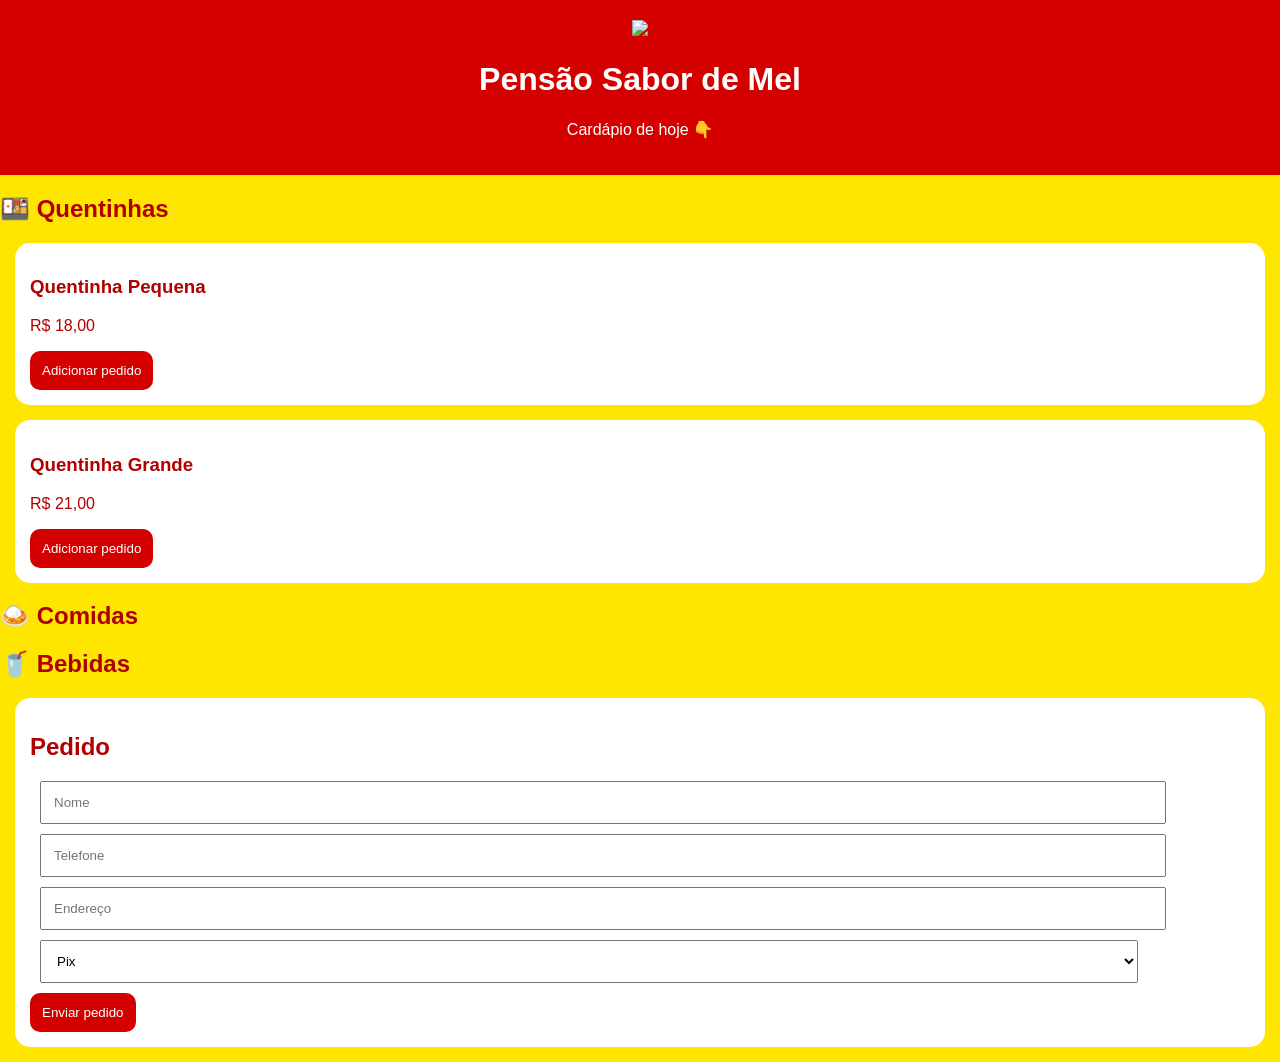
==== commit b5c31028: "Add files via upload" ====
--- a/index.html
+++ b/index.html
@@ -3,216 +3,54 @@
 <head>
 <meta charset="UTF-8">
 <meta name="viewport" content="width=device-width, initial-scale=1.0">
-<title>Cardápio</title>
-
-<style>
-body{
-font-family:Arial;
-margin:0;
-background:#fff3d1;
-}
-header{
-background:#d90000;
-color:white;
-padding:15px;
-text-align:center;
-}
-h2{
-color:#d90000;
-}
-button{
-background:#d90000;
-color:white;
-border:0;
-padding:10px;
-border-radius:8px;
-cursor:pointer;
-}
-.card{
-background:white;
-margin:10px;
-padding:15px;
-border-radius:10px;
-box-shadow:0 0 5px #aaa;
-}
-#adm{
-display:none;
-padding:15px;
-}
-input{
-padding:10px;
-margin:5px;
-width:90%;
-}
-.amarelo{
-background:#ffc400;
-color:#000;
-}
-</style>
+<title>Pensão Sabor de Mel</title>
+<link rel="stylesheet" href="style.css">
 </head>
-
 <body>
-
 <header>
-<h1>🍽️ Meu Restaurante</h1>
+<img src="logo.png" class="logo">
+<h1>Pensão Sabor de Mel</h1>
 <p>Cardápio de hoje 👇</p>
 </header>
 
-<div id="menu"></div>
-
-<h2 style="padding:10px">🛒 Pedido</h2>
-<div id="pedido" class="card"></div>
-
-<button onclick="finalizar()" style="margin:10px">
-Finalizar Pedido
-</button>
-
-<button class="amarelo" onclick="abrirAdm()" style="margin:10px">
-Área ADM
-</button>
-
-
-<div id="adm">
-<h2>Administração</h2>
-
-<input id="comida" placeholder="Nome da comida">
-<button onclick="addComida()">Adicionar comida</button>
-
-<input id="bebida" placeholder="Nome da bebida">
-<button onclick="addBebida()">Adicionar bebida</button>
-
-<input id="pix" placeholder="Chave Pix">
-<button onclick="salvarPix()">Salvar Pix</button>
-
+<section>
+<h2>🍱 Quentinhas</h2>
+<div class="produto">
+<h3>Quentinha Pequena</h3>
+<p>R$ 18,00</p>
+<button onclick="add('Quentinha Pequena')">Adicionar pedido</button>
 </div>
 
+<div class="produto">
+<h3>Quentinha Grande</h3>
+<p>R$ 21,00</p>
+<button onclick="add('Quentinha Grande')">Adicionar pedido</button>
+</div>
 
-<script>
+<h2>🍛 Comidas</h2>
+<div id="comidas"></div>
 
-let comidas=[];
-let bebidas=[];
-let carrinho=[];
-let chavePix="";
+<h2>🥤 Bebidas</h2>
+<div id="bebidas"></div>
+</section>
 
+<section class="pedido">
+<h2>Pedido</h2>
+<ul id="lista"></ul>
+<input id="nome" placeholder="Nome">
+<input id="telefone" placeholder="Telefone">
+<input id="endereco" placeholder="Endereço">
 
-function mostrar(){
+<select id="pagamento">
+<option>Pix</option>
+<option>Dinheiro</option>
+<option>Cartão</option>
+</select>
 
-let html="";
+<button onclick="finalizar()">Enviar pedido</button>
+</section>
 
-html+="<h2>Bebidas</h2>";
-
-bebidas.forEach((b,i)=>{
-html+=`
-<div class="card">
-${b}
-<br>
-<button onclick="addPedido('${b}')">
-Adicionar pedido
-</button>
-</div>`;
-});
-
-
-html+="<h2>Comidas</h2>";
-
-comidas.forEach((c)=>{
-html+=`
-<div class="card">
-${c}
-<br>
-<button onclick="addPedido('${c}')">
-Adicionar pedido
-</button>
-</div>`;
-});
-
-
-document.getElementById("menu").innerHTML=html;
-
-}
-
-
-function addPedido(item){
-
-carrinho.push(item);
-mostrarPedido();
-
-}
-
-
-function mostrarPedido(){
-
-document.getElementById("pedido").innerHTML=
-carrinho.join("<br>");
-
-}
-
-
-function abrirAdm(){
-
-document.getElementById("adm").style.display="block";
-
-}
-
-
-function addComida(){
-
-let x=document.getElementById("comida").value;
-
-if(x){
-comidas.push(x);
-document.getElementById("comida").value="";
-mostrar();
-}
-
-}
-
-
-function addBebida(){
-
-let x=document.getElementById("bebida").value;
-
-if(x){
-bebidas.push(x);
-document.getElementById("bebida").value="";
-mostrar();
-}
-
-}
-
-
-function salvarPix(){
-
-chavePix=document.getElementById("pix").value;
-
-alert("Pix salvo!");
-
-}
-
-
-function finalizar(){
-
-let forma=prompt("Pagamento: Pix ou outro");
-
-if(forma=="Pix" || forma=="pix"){
-
-alert(
-"Chave Pix: "+chavePix+
-"\nEnvie o comprovante no WhatsApp da loja."
-);
-
-}else{
-
-alert("Pedido enviado!");
-
-}
-
-}
-
-
-mostrar();
-
-</script>
-
+<script src="banco.js"></script>
+<script src="script.js"></script>
 </body>
 </html>
--- a/style.css
+++ b/style.css
@@ -0,0 +1,34 @@
+body{
+font-family:Arial;
+margin:0;
+background:#ffe600;
+color:#b00000;
+}
+header{
+background:#d40000;
+color:white;
+text-align:center;
+padding:20px;
+}
+.logo{
+width:180px;
+}
+.produto,.pedido{
+background:white;
+margin:15px;
+padding:15px;
+border-radius:15px;
+}
+button{
+background:#d40000;
+color:white;
+border:0;
+padding:12px;
+border-radius:10px;
+}
+input,select{
+display:block;
+width:90%;
+padding:12px;
+margin:10px;
+}
